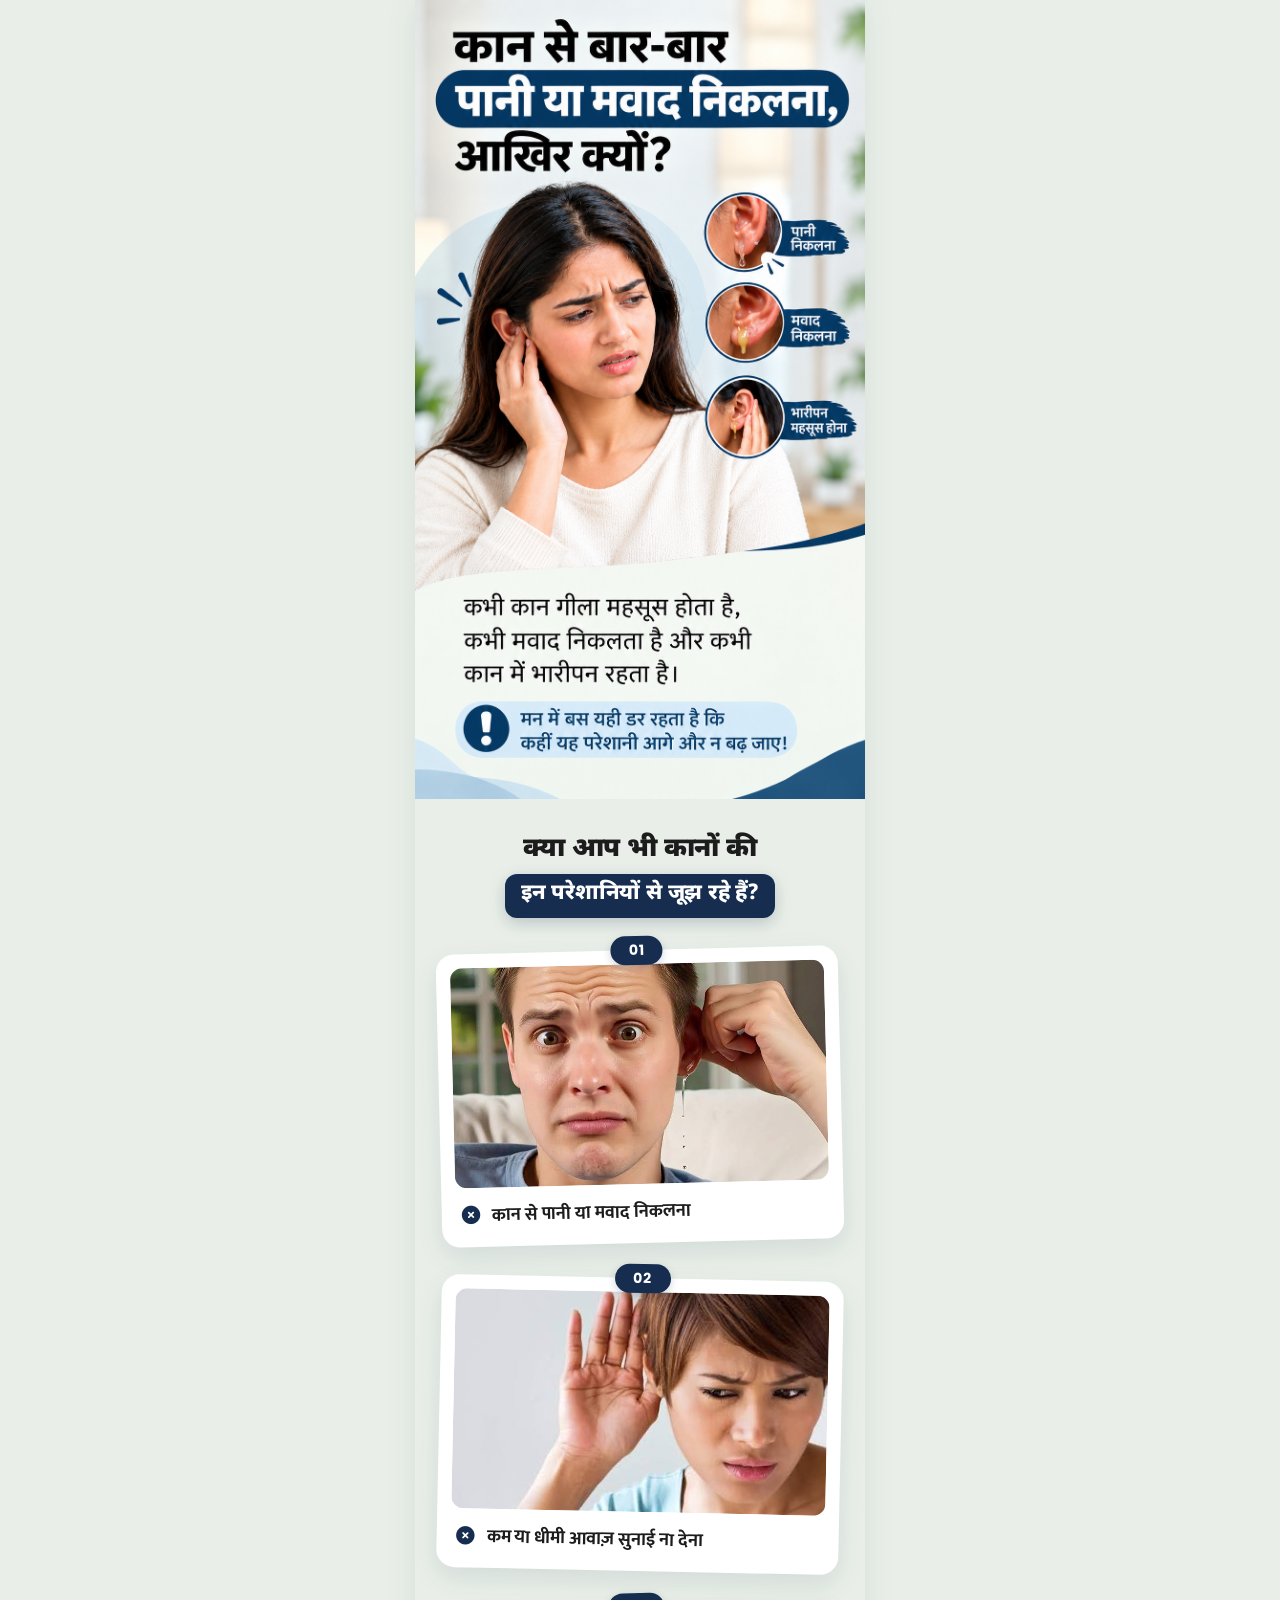
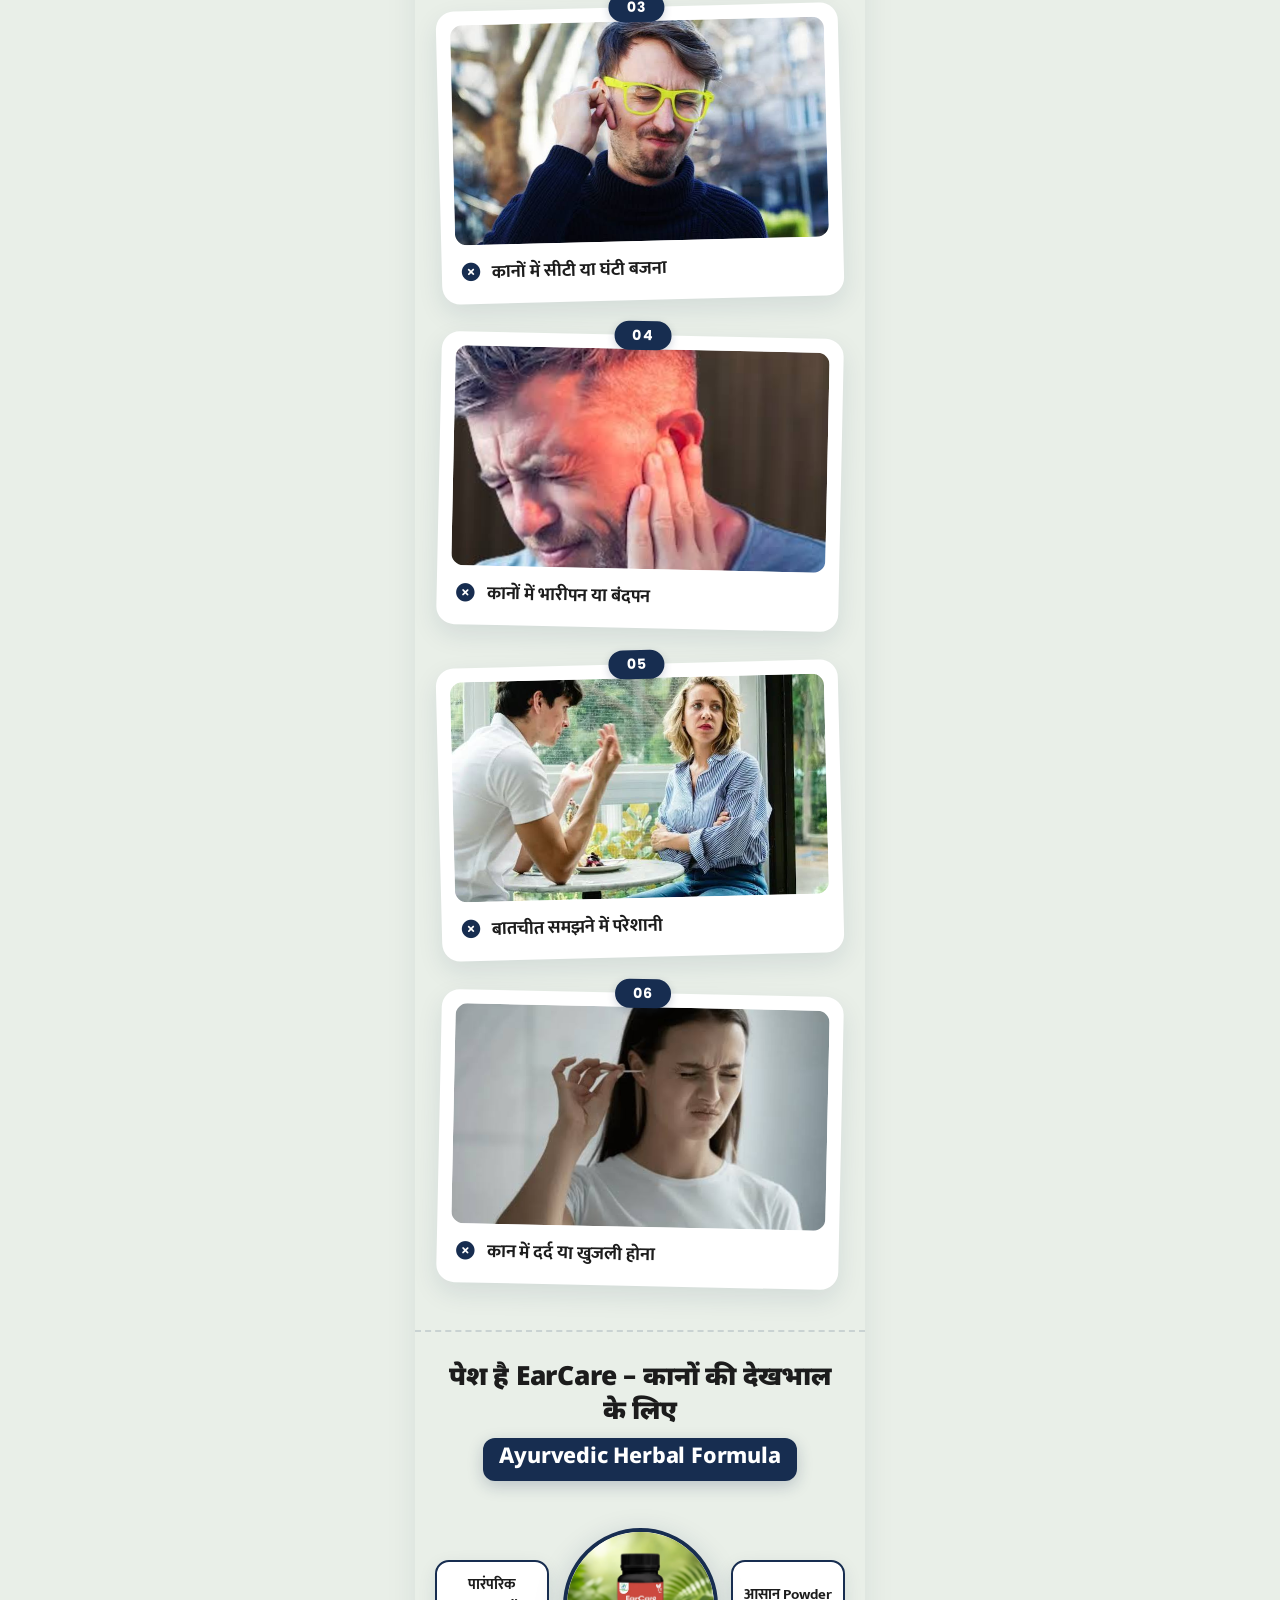
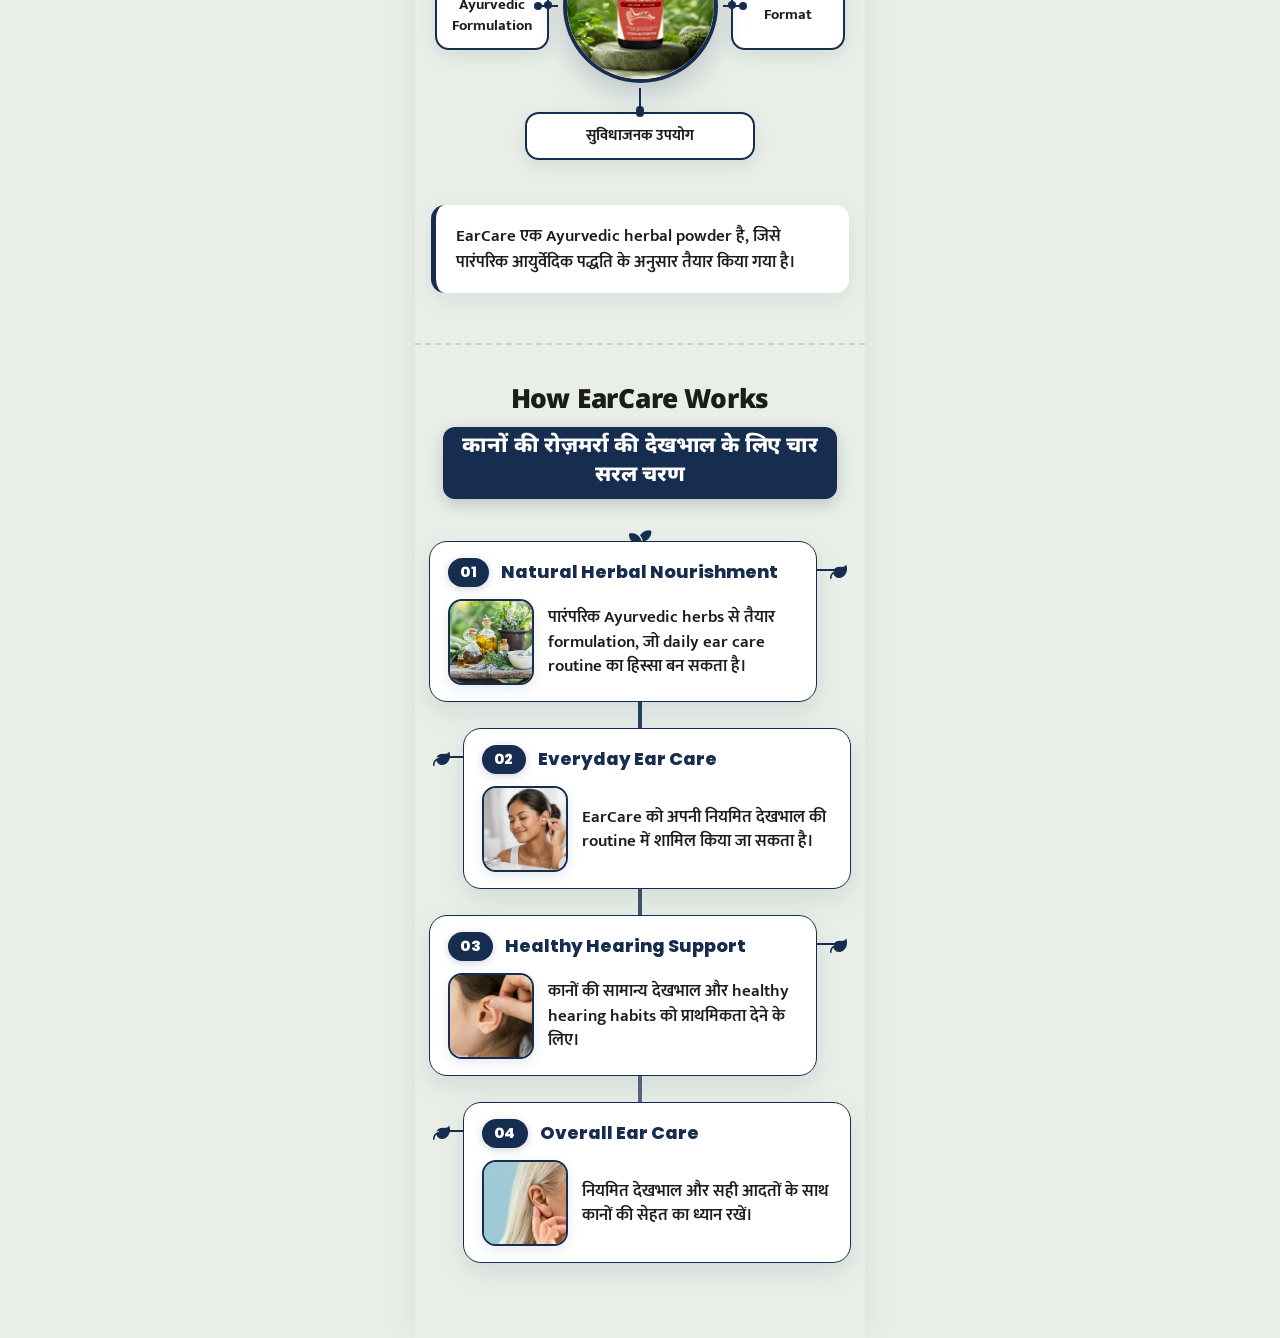
==== index.html @ 99fe769a "Initial commit: EarCare landing page" ====
<!DOCTYPE html>
<html lang="hi">
<head>
  <meta charset="UTF-8">
  <meta name="viewport" content="width=device-width, initial-scale=1.0">
  <title>Ear Care</title>
  <link rel="stylesheet" href="style.css">
  <!-- Google Fonts for crisp & ultra-bold typography -->
  <link rel="preconnect" href="https://fonts.googleapis.com">
  <link rel="preconnect" href="https://fonts.gstatic.com" crossorigin>
  <link href="https://fonts.googleapis.com/css2?family=Mukta:wght@600;700;800&family=Noto+Sans+Devanagari:wght@700;800;900&family=Poppins:wght@700;800;900&display=swap" rel="stylesheet">
  <link rel="stylesheet" href="https://cdnjs.cloudflare.com/ajax/libs/font-awesome/6.5.1/css/all.min.css">
</head>
<body>

  <!-- Main Mobile-First Wrapper (Max Width: 450px) -->
  <div class="app-container">
    
    <!-- Page 1: Hero Banner Section -->
    <section class="banner-section" id="hero-banner">
      <img src="banner.png?v=2" alt="कान से बार-बार पानी या मवाद निकलना - EarCare" class="banner-img">
    </section>

    <!-- Page 2: Problems Section (Polaroid Card Style) -->
    <section class="problems-section">
      
      <!-- Heading 1: Big Bold Two-Tone Badge Style -->
      <div class="heading-wrapper">
        <h2 class="badge-heading">
          <span class="heading-line-1">क्या आप भी कानों की</span>
          <span class="heading-badge">इन परेशानियों से जूझ रहे हैं?</span>
        </h2>
      </div>
      
      <div class="cards-stack">

        <!-- Card 01 -->
        <div class="polaroid-card tilt-left">
          <div class="top-badge">01</div>
          <div class="card-image-box">
            <img src="images.jpg" alt="कान से पानी या मवाद निकलना" class="polaroid-img">
          </div>
          <div class="card-footer">
            <span class="cross-icon"><i class="fa-solid fa-circle-xmark"></i></span>
            <p class="problem-title">कान से पानी या मवाद निकलना</p>
          </div>
        </div>

        <!-- Card 02 -->
        <div class="polaroid-card tilt-right">
          <div class="top-badge">02</div>
          <div class="card-image-box">
            <img src="images (1).jpg" alt="कम या धीमी आवाज़ सुनाई ना देना" class="polaroid-img">
          </div>
          <div class="card-footer">
            <span class="cross-icon"><i class="fa-solid fa-circle-xmark"></i></span>
            <p class="problem-title">कम या धीमी आवाज़ सुनाई ना देना</p>
          </div>
        </div>

        <!-- Card 03 -->
        <div class="polaroid-card tilt-left">
          <div class="top-badge">03</div>
          <div class="card-image-box">
            <img src="images (2).jpg" alt="कानों में सीटी या घंटी बजना" class="polaroid-img">
          </div>
          <div class="card-footer">
            <span class="cross-icon"><i class="fa-solid fa-circle-xmark"></i></span>
            <p class="problem-title">कानों में सीटी या घंटी बजना</p>
          </div>
        </div>

        <!-- Card 04 -->
        <div class="polaroid-card tilt-right">
          <div class="top-badge">04</div>
          <div class="card-image-box">
            <img src="images (3).jpg" alt="कानों में भारीपन या बंदपन" class="polaroid-img">
          </div>
          <div class="card-footer">
            <span class="cross-icon"><i class="fa-solid fa-circle-xmark"></i></span>
            <p class="problem-title">कानों में भारीपन या बंदपन</p>
          </div>
        </div>

        <!-- Card 05 -->
        <div class="polaroid-card tilt-left">
          <div class="top-badge">05</div>
          <div class="card-image-box">
            <img src="images (4).jpg" alt="बातचीत समझने में परेशानी" class="polaroid-img">
          </div>
          <div class="card-footer">
            <span class="cross-icon"><i class="fa-solid fa-circle-xmark"></i></span>
            <p class="problem-title">बातचीत समझने में परेशानी</p>
          </div>
        </div>

        <!-- Card 06 -->
        <div class="polaroid-card tilt-right">
          <div class="top-badge">06</div>
          <div class="card-image-box">
            <img src="images (5).jpg" alt="कान में दर्द या खुजली होना" class="polaroid-img">
          </div>
          <div class="card-footer">
            <span class="cross-icon"><i class="fa-solid fa-circle-xmark"></i></span>
            <p class="problem-title">कान में दर्द या खुजली होना</p>
          </div>
        </div>

      </div>
    </section>

    <!-- Page 3: Product Hero Showcase Section -->
    <section class="product-section">
      
      <!-- Heading 2: Styled like Heading 1 -->
      <div class="heading-wrapper">
        <h2 class="badge-heading">
          <span class="heading-line-1">पेश है EarCare – कानों की देखभाल के लिए</span>
          <span class="heading-badge">Ayurvedic Herbal Formula</span>
        </h2>
      </div>

      <!-- Triangle of Care Diagram (Matching User's Reference Layout) -->
      <div class="triangle-diagram-stage">
        
        <div class="triangle-horizontal-row">
          
          <!-- Left Info Box -->
          <div class="tri-info-box box-left">
            <span class="box-bullet"></span>
            <p class="tri-box-text">पारंपरिक Ayurvedic Formulation</p>
          </div>

          <!-- Central Big Product Showcase (Wedges Removed) -->
          <div class="tri-center-cluster">
            
            <!-- Big Central Product Image -->
            <div class="tri-product-main">
              <img src="product.jpeg" alt="EarCare Product" class="tri-product-img">
            </div>

            <!-- Connecting Pointer Lines with Dots -->
            <div class="tri-connector conn-left"><span class="conn-dot"></span></div>
            <div class="tri-connector conn-right"><span class="conn-dot"></span></div>
            <div class="tri-connector conn-bottom"><span class="conn-dot"></span></div>

          </div>

          <!-- Right Info Box -->
          <div class="tri-info-box box-right">
            <span class="box-bullet"></span>
            <p class="tri-box-text">आसान Powder Format</p>
          </div>

        </div>

        <!-- Bottom Info Box -->
        <div class="tri-bottom-row">
          <div class="tri-info-box box-bottom">
            <span class="box-bullet"></span>
            <p class="tri-box-text">सुविधाजनक उपयोग</p>
          </div>
        </div>

      </div>

      <!-- 2nd Screenshot Text (Placed Below Product) -->
      <div class="product-bottom-desc-card">
        <p class="product-bottom-desc">
          EarCare एक Ayurvedic herbal powder है, जिसे पारंपरिक आयुर्वेदिक पद्धति के अनुसार तैयार किया गया है।
        </p>
      </div>

    </section>

    <!-- Page 4 / Section 4: How EarCare Works (Ayurvedic Tree of Care Style) -->
    <section class="how-it-works-section">
      
      <!-- Heading 3: Styled like Heading 1 -->
      <div class="heading-wrapper">
        <h2 class="badge-heading">
          <span class="heading-line-1">How EarCare Works</span>
          <span class="heading-badge">कानों की रोज़मर्रा की देखभाल के लिए चार सरल चरण</span>
        </h2>
      </div>

      <!-- Tree of Care Roadmap -->
      <div class="tree-roadmap">
        
        <!-- Central Tree Stem Line -->
        <div class="tree-trunk-line">
          <span class="trunk-top-sprout"><i class="fa-solid fa-seedling"></i></span>
        </div>

        <!-- Step 1 (Branch Left) -->
        <div class="tree-step-item step-left">
          <div class="tree-branch-arm">
            <span class="branch-leaf"><i class="fa-solid fa-leaf"></i></span>
          </div>
          <div class="step-card">
            <div class="step-badge-row">
              <span class="step-pill">01</span>
              <h3 class="step-title">Natural Herbal Nourishment</h3>
            </div>
            <div class="step-content-row">
              <div class="step-img-wrap">
                <img src="images (11).jpg" alt="Natural Herbal Nourishment" class="step-thumb">
              </div>
              <p class="step-desc">पारंपरिक Ayurvedic herbs से तैयार formulation, जो daily ear care routine का हिस्सा बन सकता है।</p>
            </div>
          </div>
        </div>

        <!-- Step 2 (Branch Right) -->
        <div class="tree-step-item step-right">
          <div class="tree-branch-arm">
            <span class="branch-leaf"><i class="fa-solid fa-leaf"></i></span>
          </div>
          <div class="step-card">
            <div class="step-badge-row">
              <span class="step-pill">02</span>
              <h3 class="step-title">Everyday Ear Care</h3>
            </div>
            <div class="step-content-row">
              <div class="step-img-wrap">
                <img src="images (7).jpg" alt="Everyday Ear Care" class="step-thumb">
              </div>
              <p class="step-desc">EarCare को अपनी नियमित देखभाल की routine में शामिल किया जा सकता है।</p>
            </div>
          </div>
        </div>

        <!-- Step 3 (Branch Left) -->
        <div class="tree-step-item step-left">
          <div class="tree-branch-arm">
            <span class="branch-leaf"><i class="fa-solid fa-leaf"></i></span>
          </div>
          <div class="step-card">
            <div class="step-badge-row">
              <span class="step-pill">03</span>
              <h3 class="step-title">Healthy Hearing Support</h3>
            </div>
            <div class="step-content-row">
              <div class="step-img-wrap">
                <img src="images (8).jpg" alt="Healthy Hearing Support" class="step-thumb">
              </div>
              <p class="step-desc">कानों की सामान्य देखभाल और healthy hearing habits को प्राथमिकता देने के लिए।</p>
            </div>
          </div>
        </div>

        <!-- Step 4 (Branch Right) -->
        <div class="tree-step-item step-right">
          <div class="tree-branch-arm">
            <span class="branch-leaf"><i class="fa-solid fa-leaf"></i></span>
          </div>
          <div class="step-card">
            <div class="step-badge-row">
              <span class="step-pill">04</span>
              <h3 class="step-title">Overall Ear Care</h3>
            </div>
            <div class="step-content-row">
              <div class="step-img-wrap">
                <img src="images (9).jpg" alt="Overall Ear Care" class="step-thumb">
              </div>
              <p class="step-desc">नियमित देखभाल और सही आदतों के साथ कानों की सेहत का ध्यान रखें।</p>
            </div>
          </div>
        </div>

      </div>

    </section>

  </div>

  <script src="script.js"></script>
</body>
</html>
---- style.css ----
/* --- Reset & Base Styles --- */
* {
  margin: 0;
  padding: 0;
  box-sizing: border-box;
}

:root {
  --bg-color: #E9EFE8;
  --text-color: #1C1C1C;
  --highlight-color: #172D50;
  --card-bg: #FFFFFF;
}

body {
  font-family: 'Mukta', 'Noto Sans Devanagari', -apple-system, BlinkMacSystemFont, "Segoe UI", Roboto, sans-serif;
  background-color: var(--bg-color);
  color: var(--text-color);
  display: flex;
  justify-content: center;
  min-height: 100vh;
}

/* --- Mobile-First Container (Max Width: 450px) --- */
.app-container {
  width: 100%;
  max-width: 450px;
  background-color: var(--bg-color);
  min-height: 100vh;
  box-shadow: 0 0 30px rgba(23, 45, 80, 0.08);
  position: relative;
  overflow-x: hidden;
}

/* --- Page 1: Banner Section --- */
.banner-section {
  width: 100%;
  position: relative;
  background-color: #ffffff;
}

.banner-img {
  width: 100%;
  height: auto;
  display: block;
}

/* --- Page 2: Problems Section --- */
.problems-section {
  padding: 34px 18px 45px;
  background-color: var(--bg-color);
}

/* Big Bold Two-Tone Badge Headings (Used Across All Sections) */
.heading-wrapper {
  text-align: center;
  margin-bottom: 32px;
  padding: 0 4px;
}

.badge-heading {
  display: flex;
  flex-direction: column;
  align-items: center;
  gap: 8px;
}

.heading-line-1 {
  display: block;
  font-family: 'Noto Sans Devanagari', 'Mukta', 'Poppins', sans-serif;
  font-size: 1.65rem;
  font-weight: 900;
  color: var(--text-color);
  line-height: 1.28;
  letter-spacing: -0.2px;
  text-align: center;
}

.heading-badge {
  display: inline-block;
  background-color: var(--highlight-color);
  color: #FFFFFF;
  font-family: 'Noto Sans Devanagari', 'Mukta', 'Poppins', sans-serif;
  font-size: 1.35rem;
  font-weight: 800;
  padding: 6px 16px 8px;
  border-radius: 12px;
  line-height: 1.35;
  letter-spacing: -0.2px;
  box-shadow: 0 5px 16px rgba(23, 45, 80, 0.22);
  text-align: center;
  max-width: 95%;
}

/* Polaroid Cards Stack */
.cards-stack {
  display: flex;
  flex-direction: column;
  gap: 36px;
  padding: 0 6px;
}

.polaroid-card {
  position: relative;
  background-color: var(--card-bg);
  border-radius: 18px;
  padding: 14px 14px 16px 14px;
  box-shadow: 0 10px 26px rgba(23, 45, 80, 0.1);
  transition: transform 0.25s ease, box-shadow 0.25s ease;
}

.polaroid-card:hover {
  transform: scale(1.01) !important;
  box-shadow: 0 14px 32px rgba(23, 45, 80, 0.15);
}

.tilt-left {
  transform: rotate(-1.4deg);
}

.tilt-right {
  transform: rotate(1.2deg);
}

.top-badge {
  position: absolute;
  top: -14px;
  left: 50%;
  transform: translateX(-50%);
  background-color: var(--highlight-color);
  color: #FFFFFF;
  font-family: 'Poppins', sans-serif;
  font-size: 0.88rem;
  font-weight: 700;
  padding: 4px 18px;
  border-radius: 50px;
  letter-spacing: 0.5px;
  box-shadow: 0 3px 8px rgba(23, 45, 80, 0.2);
  z-index: 3;
}

.card-image-box {
  width: 100%;
  height: 220px;
  border-radius: 12px;
  overflow: hidden;
  background-color: #f0f3ef;
}

.polaroid-img {
  width: 100%;
  height: 100%;
  object-fit: cover;
  display: block;
}

.card-footer {
  display: flex;
  align-items: center;
  gap: 12px;
  margin-top: 14px;
  padding: 2px 6px;
}

.cross-icon {
  font-size: 1.15rem;
  color: var(--highlight-color);
  display: flex;
  align-items: center;
  justify-content: center;
  flex-shrink: 0;
}

.problem-title {
  font-family: 'Mukta', 'Noto Sans Devanagari', sans-serif;
  font-size: 1.14rem;
  font-weight: 700;
  color: var(--text-color);
  line-height: 1.35;
}

/* --- Page 3: Product Section --- */
.product-section {
  padding: 30px 16px 50px;
  background-color: var(--bg-color);
  border-top: 2px dashed rgba(23, 45, 80, 0.15);
}


/* --- Triangle of Care Diagram (Matching User's Reference Layout) --- */
.triangle-diagram-stage {
  padding: 10px 4px 20px;
  display: flex;
  flex-direction: column;
  align-items: center;
  justify-content: center;
  gap: 24px;
  width: 100%;
}

.triangle-horizontal-row {
  display: flex;
  align-items: center;
  justify-content: space-between;
  width: 100%;
  position: relative;
  gap: 6px;
}

/* Center Big Product Showcase */
.tri-center-cluster {
  position: relative;
  width: 165px;
  height: 165px;
  display: flex;
  align-items: center;
  justify-content: center;
  flex-shrink: 0;
}

/* Big Central Product Image Frame */
.tri-product-main {
  width: 155px;
  height: 155px;
  border-radius: 50%;
  overflow: hidden;
  background: #FFFFFF;
  border: 4px solid var(--highlight-color);
  box-shadow: 0 10px 30px rgba(23, 45, 80, 0.22);
  z-index: 2;
  position: relative;
  transition: transform 0.3s ease, box-shadow 0.3s ease;
}

.tri-product-main:hover {
  transform: scale(1.04);
  box-shadow: 0 14px 36px rgba(23, 45, 80, 0.28);
}

.tri-product-img {
  width: 100%;
  height: 100%;
  object-fit: cover;
  display: block;
}

/* Pointer Lines with Dots (Matching Reference Diagram) */
.tri-connector {
  position: absolute;
  background-color: var(--highlight-color);
  z-index: 1;
}

.conn-left {
  left: -20px;
  top: 50%;
  width: 20px;
  height: 2px;
}

.conn-left .conn-dot {
  position: absolute;
  left: -4px;
  top: -3px;
  width: 8px;
  height: 8px;
  border-radius: 50%;
  background: var(--highlight-color);
}

.conn-right {
  right: -20px;
  top: 50%;
  width: 20px;
  height: 2px;
}

.conn-right .conn-dot {
  position: absolute;
  right: -4px;
  top: -3px;
  width: 8px;
  height: 8px;
  border-radius: 50%;
  background: var(--highlight-color);
}

.conn-bottom {
  bottom: -22px;
  left: 50%;
  transform: translateX(-50%);
  width: 2px;
  height: 22px;
}

.conn-bottom .conn-dot {
  position: absolute;
  bottom: -4px;
  left: -3px;
  width: 8px;
  height: 8px;
  border-radius: 50%;
  background: var(--highlight-color);
}

/* Outer Info Boxes */
.tri-info-box {
  background: var(--card-bg);
  border: 2px solid var(--highlight-color);
  border-radius: 14px;
  box-shadow: 0 6px 18px rgba(23, 45, 80, 0.1);
  display: flex;
  align-items: center;
  justify-content: center;
  position: relative;
  transition: transform 0.2s ease, box-shadow 0.2s ease;
}

.tri-info-box:hover {
  transform: translateY(-2px);
  box-shadow: 0 10px 24px rgba(23, 45, 80, 0.16);
}

.box-left, .box-right {
  width: 114px;
  min-height: 90px;
  padding: 12px 8px;
  flex-shrink: 0;
}

.tri-bottom-row {
  display: flex;
  justify-content: center;
  width: 100%;
}

.box-bottom {
  width: 230px;
  padding: 12px 18px;
  text-align: center;
}

.box-bullet {
  position: absolute;
  width: 8px;
  height: 8px;
  border-radius: 50%;
  background: var(--highlight-color);
}

.box-left .box-bullet {
  right: -5px;
  top: 50%;
  transform: translateY(-50%);
}

.box-right .box-bullet {
  left: -5px;
  top: 50%;
  transform: translateY(-50%);
}

.box-bottom .box-bullet {
  top: -5px;
  left: 50%;
  transform: translateX(-50%);
}

.tri-box-text {
  font-family: 'Mukta', 'Noto Sans Devanagari', sans-serif;
  font-size: 0.94rem;
  font-weight: 700;
  color: var(--text-color);
  line-height: 1.35;
  text-align: center;
}

.product-bottom-desc-card {
  background: var(--card-bg);
  border-radius: 14px;
  padding: 18px 20px;
  box-shadow: 0 8px 24px rgba(23, 45, 80, 0.08);
  border-left: 5px solid var(--highlight-color);
  margin-top: 25px;
}

.product-bottom-desc {
  font-family: 'Mukta', 'Noto Sans Devanagari', sans-serif;
  font-size: 1.08rem;
  font-weight: 600;
  color: var(--text-color);
  line-height: 1.5;
}

/* --- Page 4 / Section 4: How EarCare Works (Tree Roadmap) --- */
.how-it-works-section {
  padding: 40px 14px 55px;
  background-color: var(--bg-color);
  border-top: 2px dashed rgba(23, 45, 80, 0.15);
}


/* Tree Roadmap Container */
.tree-roadmap {
  position: relative;
  width: 100%;
  display: flex;
  flex-direction: column;
  gap: 26px;
  padding: 10px 0 20px;
}

/* Central Tree Trunk Line */
.tree-trunk-line {
  position: absolute;
  top: 10px;
  bottom: 25px;
  left: 50%;
  transform: translateX(-50%);
  width: 4px;
  background: linear-gradient(to bottom, var(--highlight-color), rgba(23, 45, 80, 0.6));
  border-radius: 4px;
  z-index: 1;
}

.trunk-top-sprout {
  position: absolute;
  top: -16px;
  left: 50%;
  transform: translateX(-50%);
  color: var(--highlight-color);
  font-size: 1.4rem;
  animation: sproutBounce 3s ease-in-out infinite;
}

@keyframes sproutBounce {
  0%, 100% { transform: translateX(-50%) translateY(0) scale(1); }
  50% { transform: translateX(-50%) translateY(-3px) scale(1.1); }
}

/* Step Items Staggered (Left / Right Alternating) */
.tree-step-item {
  position: relative;
  width: 92%;
  z-index: 2;
  opacity: 0;
  transition: opacity 0.7s cubic-bezier(0.2, 0.8, 0.2, 1), transform 0.7s cubic-bezier(0.2, 0.8, 0.2, 1);
}

.step-left {
  margin-right: auto;
  margin-left: 0;
  transform: translateX(-35px);
}

.step-right {
  margin-left: auto;
  margin-right: 0;
  transform: translateX(35px);
}

.tree-step-item.is-visible {
  opacity: 1;
  transform: translateX(0);
}

/* Subtle breathing / floating effect after entrance */
.tree-step-item.is-visible .step-card {
  animation: cardFloat 4.5s ease-in-out infinite;
}
.step-right.is-visible .step-card {
  animation-delay: 2.25s;
}

@keyframes cardFloat {
  0%, 100% {
    transform: translateY(0);
  }
  50% {
    transform: translateY(-3px);
  }
}

/* Branch Arm Connector with Animated Leaf */
.tree-branch-arm {
  position: absolute;
  top: 28px;
  z-index: 1;
}

.step-left .tree-branch-arm {
  right: -24px;
  width: 24px;
  height: 2px;
  border-top: 2px solid var(--highlight-color);
}

.step-left .branch-leaf {
  position: absolute;
  right: -6px;
  top: -12px;
  color: var(--highlight-color);
  font-size: 1.05rem;
}

.step-right .tree-branch-arm {
  left: -24px;
  width: 24px;
  height: 2px;
  border-top: 2px solid var(--highlight-color);
}

.step-right .branch-leaf {
  position: absolute;
  left: -6px;
  top: -12px;
  color: var(--highlight-color);
  font-size: 1.05rem;
}

/* Leaf Swaying Animation */
.branch-leaf i {
  display: inline-block;
  transform-origin: bottom center;
  animation: swayLeaf 3.2s ease-in-out infinite;
}
.step-right .branch-leaf i {
  animation-delay: 1.6s;
}

@keyframes swayLeaf {
  0%, 100% { transform: rotate(0deg); }
  50% { transform: rotate(20deg) scale(1.15); }
}

/* Step Card (Larger, Organic Bubble Card Style) */
.step-card {
  background: var(--card-bg);
  border-radius: 18px;
  padding: 16px 18px;
  border: 1.5px solid var(--highlight-color);
  box-shadow: 0 10px 26px rgba(23, 45, 80, 0.1);
  transition: transform 0.25s ease, box-shadow 0.25s ease;
}

.step-card:hover {
  transform: translateY(-3px) scale(1.01) !important;
  box-shadow: 0 14px 32px rgba(23, 45, 80, 0.16);
}

.step-badge-row {
  display: flex;
  align-items: center;
  gap: 12px;
  margin-bottom: 12px;
}

.step-pill {
  background: var(--highlight-color);
  color: #FFFFFF;
  font-family: 'Poppins', sans-serif;
  font-size: 0.92rem;
  font-weight: 800;
  padding: 4px 12px;
  border-radius: 50px;
  letter-spacing: 0.5px;
  animation: badgeGlow 2.5s infinite;
  box-shadow: 0 2px 8px rgba(23, 45, 80, 0.2);
}

@keyframes badgeGlow {
  0%, 100% {
    box-shadow: 0 0 0 0 rgba(23, 45, 80, 0.4);
  }
  50% {
    box-shadow: 0 0 0 6px rgba(23, 45, 80, 0);
  }
}

.step-title {
  font-family: 'Poppins', sans-serif;
  font-size: 1.12rem;
  font-weight: 800;
  color: var(--highlight-color);
  line-height: 1.25;
}

.step-content-row {
  display: flex;
  align-items: center;
  gap: 14px;
}

/* Big Image Box */
.step-img-wrap {
  width: 86px;
  height: 86px;
  border-radius: 14px;
  overflow: hidden;
  flex-shrink: 0;
  border: 2px solid var(--highlight-color);
  background: #f0f3ef;
  box-shadow: 0 4px 12px rgba(23, 45, 80, 0.1);
}

.step-thumb {
  width: 100%;
  height: 100%;
  object-fit: cover;
  display: block;
  transition: transform 0.4s ease;
}

.step-card:hover .step-thumb {
  transform: scale(1.08);
}

.icon-fallback {
  display: flex;
  align-items: center;
  justify-content: center;
  font-size: 2rem;
  color: var(--highlight-color);
}

/* Larger Hindi Description Text */
.step-desc {
  font-family: 'Mukta', 'Noto Sans Devanagari', sans-serif;
  font-size: 1.06rem;
  font-weight: 600;
  color: var(--text-color);
  line-height: 1.45;
}
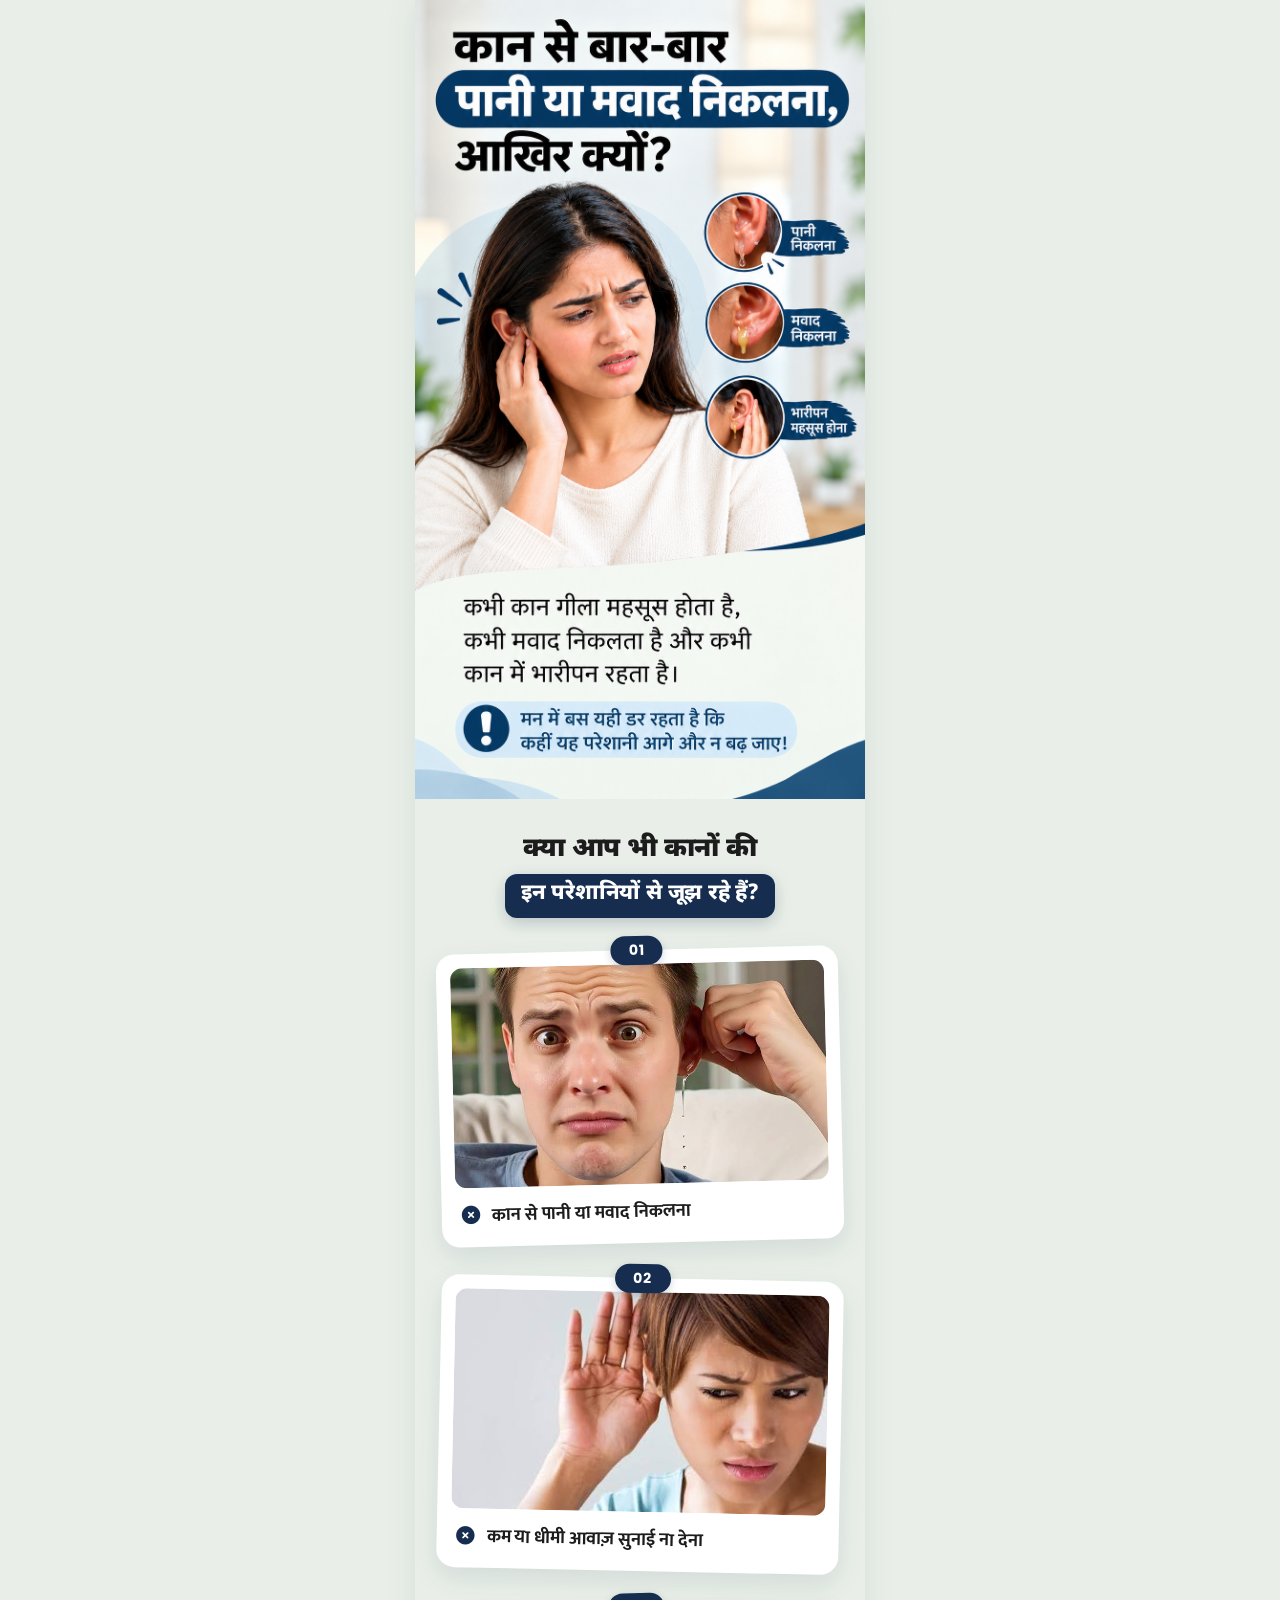
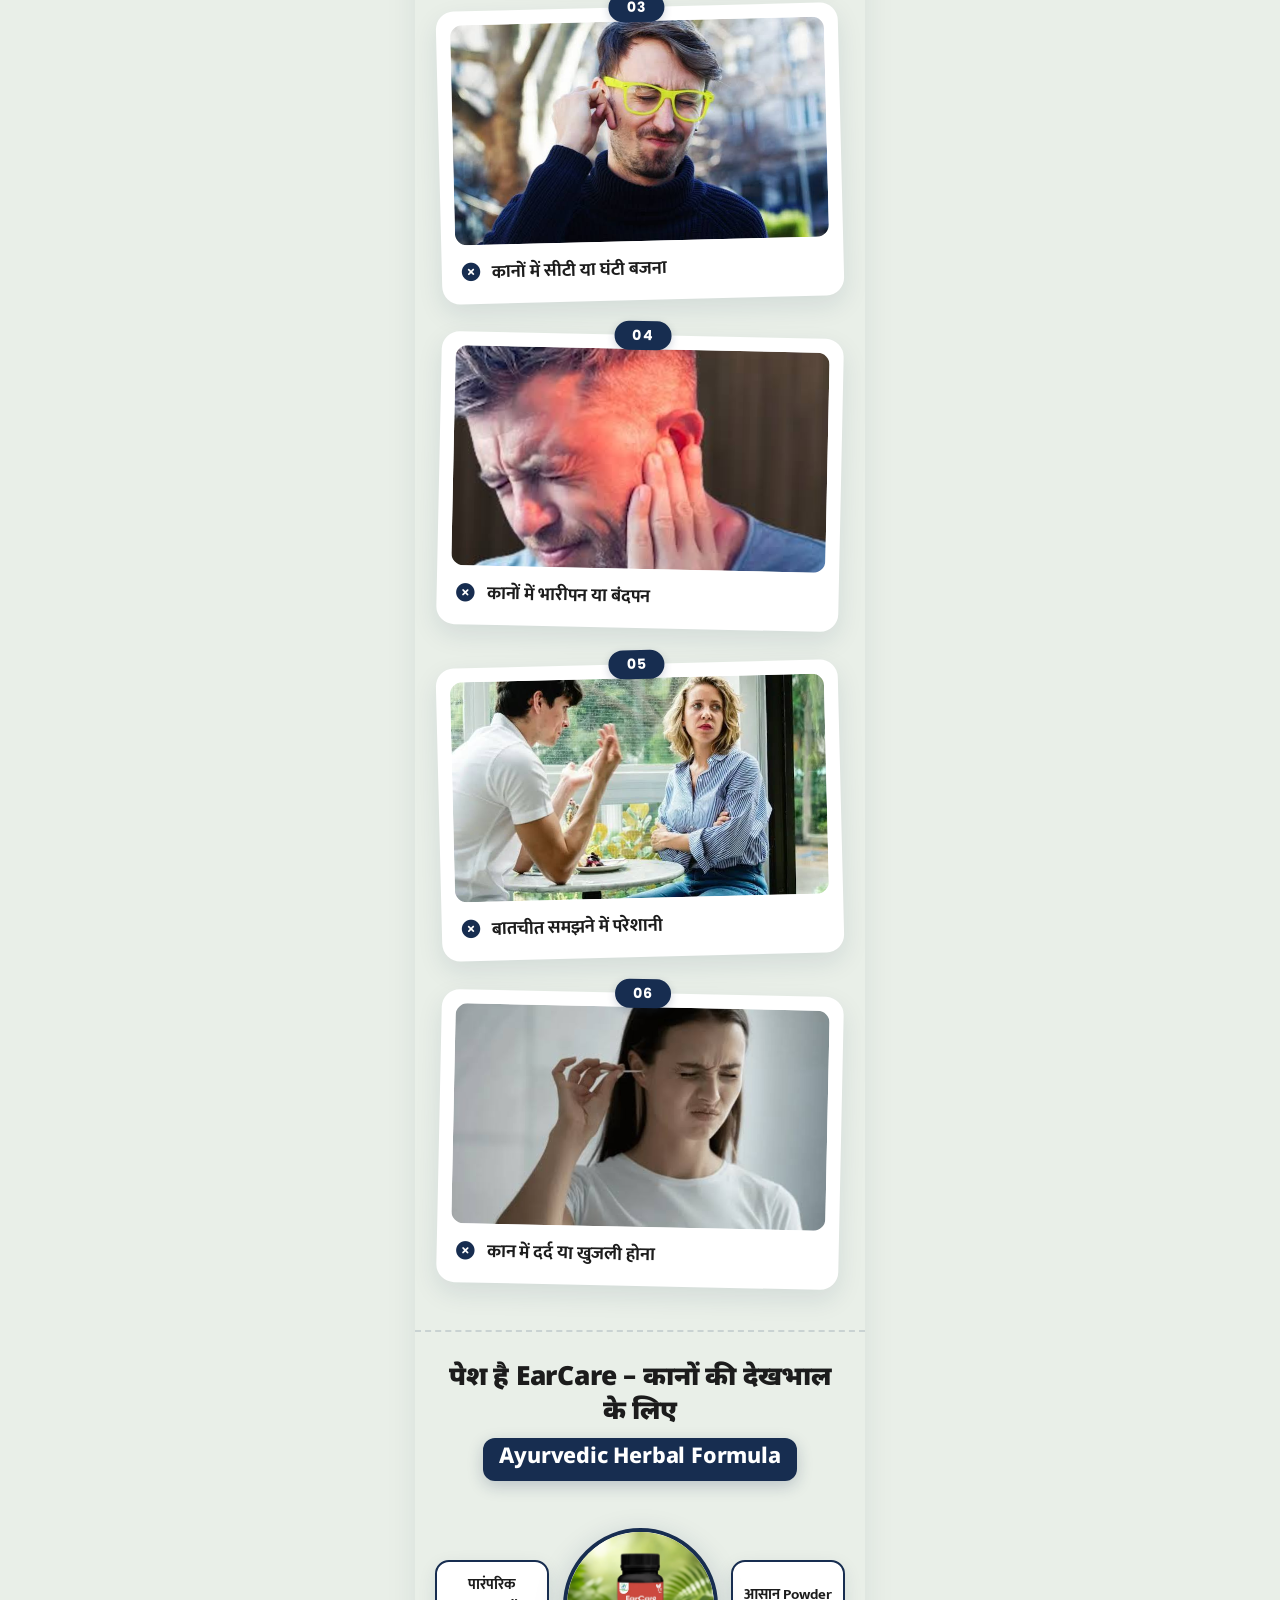
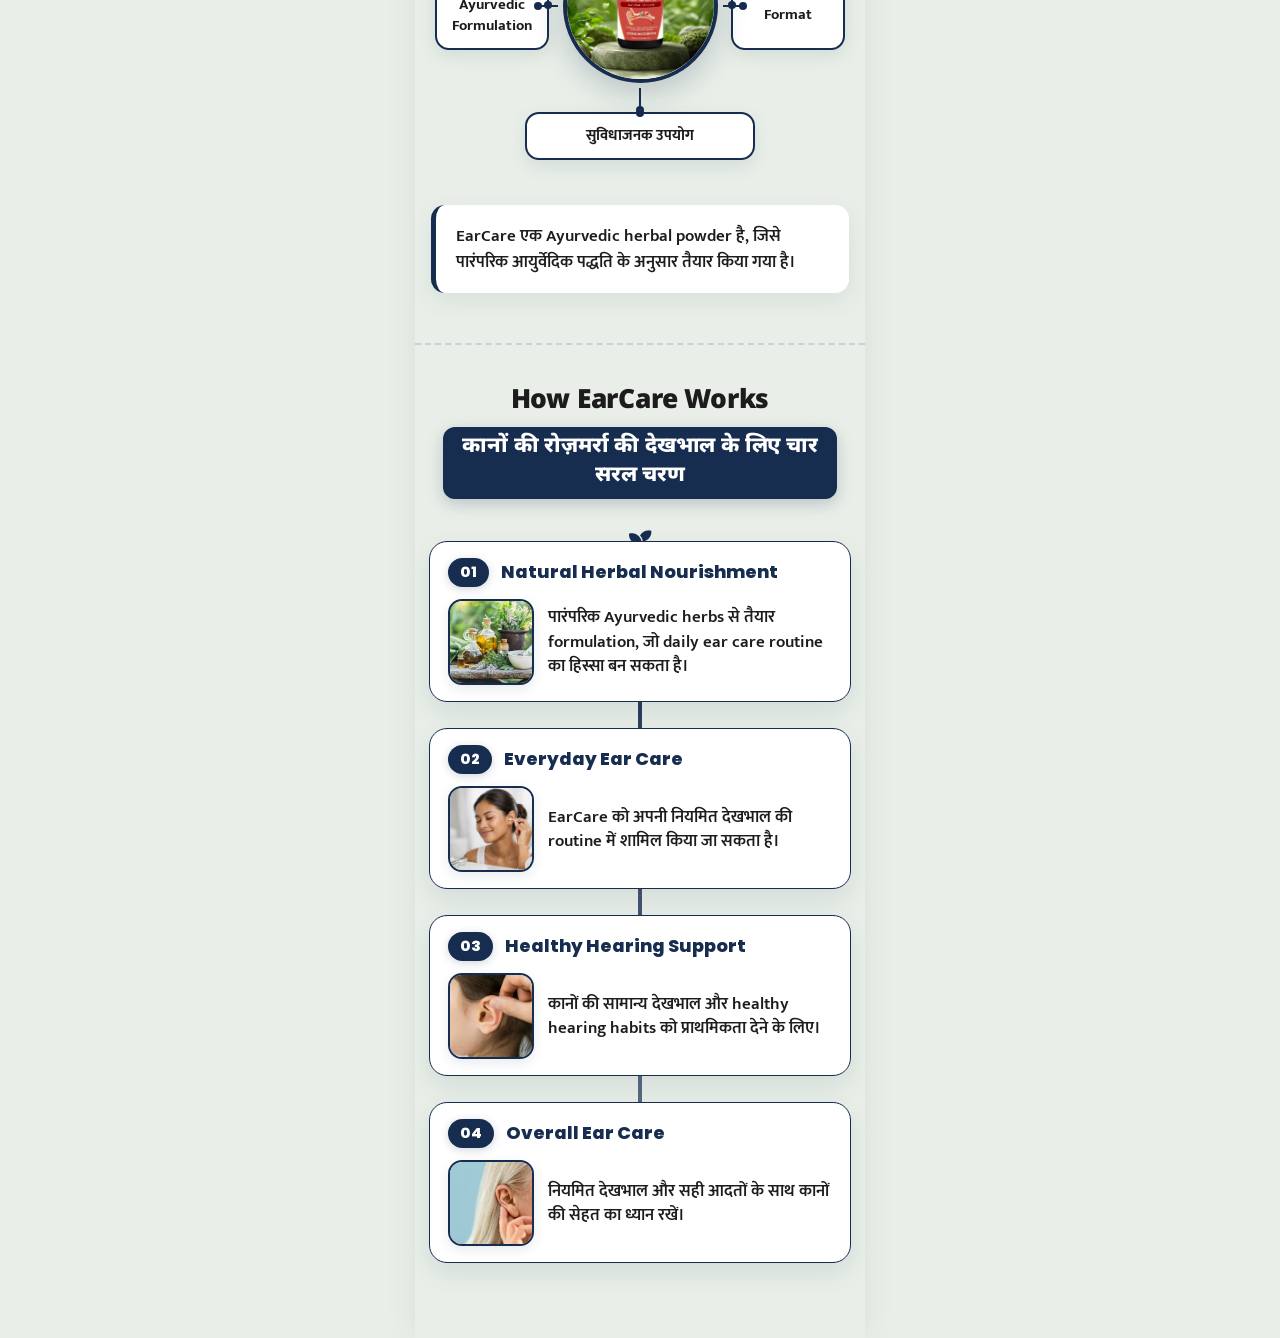
==== commit be302089: "Remove branch arms and leaves from How EarCare Works section, update Step 1 image" ====
--- a/index.html
+++ b/index.html
@@ -192,11 +192,8 @@
           <span class="trunk-top-sprout"><i class="fa-solid fa-seedling"></i></span>
         </div>
 
-        <!-- Step 1 (Branch Left) -->
-        <div class="tree-step-item step-left">
-          <div class="tree-branch-arm">
-            <span class="branch-leaf"><i class="fa-solid fa-leaf"></i></span>
-          </div>
+        <!-- Step 1 -->
+        <div class="tree-step-item">
           <div class="step-card">
             <div class="step-badge-row">
               <span class="step-pill">01</span>
@@ -211,11 +208,8 @@
           </div>
         </div>
 
-        <!-- Step 2 (Branch Right) -->
-        <div class="tree-step-item step-right">
-          <div class="tree-branch-arm">
-            <span class="branch-leaf"><i class="fa-solid fa-leaf"></i></span>
-          </div>
+        <!-- Step 2 -->
+        <div class="tree-step-item">
           <div class="step-card">
             <div class="step-badge-row">
               <span class="step-pill">02</span>
@@ -230,11 +224,8 @@
           </div>
         </div>
 
-        <!-- Step 3 (Branch Left) -->
-        <div class="tree-step-item step-left">
-          <div class="tree-branch-arm">
-            <span class="branch-leaf"><i class="fa-solid fa-leaf"></i></span>
-          </div>
+        <!-- Step 3 -->
+        <div class="tree-step-item">
           <div class="step-card">
             <div class="step-badge-row">
               <span class="step-pill">03</span>
@@ -249,11 +240,8 @@
           </div>
         </div>
 
-        <!-- Step 4 (Branch Right) -->
-        <div class="tree-step-item step-right">
-          <div class="tree-branch-arm">
-            <span class="branch-leaf"><i class="fa-solid fa-leaf"></i></span>
-          </div>
+        <!-- Step 4 -->
+        <div class="tree-step-item">
           <div class="step-card">
             <div class="step-badge-row">
               <span class="step-pill">04</span>
--- a/style.css
+++ b/style.css
@@ -438,37 +438,27 @@
   50% { transform: translateX(-50%) translateY(-3px) scale(1.1); }
 }
 
-/* Step Items Staggered (Left / Right Alternating) */
+/* Step Items (Clean Centered Cards) */
 .tree-step-item {
   position: relative;
-  width: 92%;
+  width: 100%;
+  margin: 0 auto;
   z-index: 2;
   opacity: 0;
+  transform: translateY(25px);
   transition: opacity 0.7s cubic-bezier(0.2, 0.8, 0.2, 1), transform 0.7s cubic-bezier(0.2, 0.8, 0.2, 1);
-}
-
-.step-left {
-  margin-right: auto;
-  margin-left: 0;
-  transform: translateX(-35px);
-}
-
-.step-right {
-  margin-left: auto;
-  margin-right: 0;
-  transform: translateX(35px);
 }
 
 .tree-step-item.is-visible {
   opacity: 1;
-  transform: translateX(0);
+  transform: translateY(0);
 }
 
 /* Subtle breathing / floating effect after entrance */
 .tree-step-item.is-visible .step-card {
   animation: cardFloat 4.5s ease-in-out infinite;
 }
-.step-right.is-visible .step-card {
+.tree-step-item:nth-child(even).is-visible .step-card {
   animation-delay: 2.25s;
 }
 
@@ -479,58 +469,6 @@
   50% {
     transform: translateY(-3px);
   }
-}
-
-/* Branch Arm Connector with Animated Leaf */
-.tree-branch-arm {
-  position: absolute;
-  top: 28px;
-  z-index: 1;
-}
-
-.step-left .tree-branch-arm {
-  right: -24px;
-  width: 24px;
-  height: 2px;
-  border-top: 2px solid var(--highlight-color);
-}
-
-.step-left .branch-leaf {
-  position: absolute;
-  right: -6px;
-  top: -12px;
-  color: var(--highlight-color);
-  font-size: 1.05rem;
-}
-
-.step-right .tree-branch-arm {
-  left: -24px;
-  width: 24px;
-  height: 2px;
-  border-top: 2px solid var(--highlight-color);
-}
-
-.step-right .branch-leaf {
-  position: absolute;
-  left: -6px;
-  top: -12px;
-  color: var(--highlight-color);
-  font-size: 1.05rem;
-}
-
-/* Leaf Swaying Animation */
-.branch-leaf i {
-  display: inline-block;
-  transform-origin: bottom center;
-  animation: swayLeaf 3.2s ease-in-out infinite;
-}
-.step-right .branch-leaf i {
-  animation-delay: 1.6s;
-}
-
-@keyframes swayLeaf {
-  0%, 100% { transform: rotate(0deg); }
-  50% { transform: rotate(20deg) scale(1.15); }
 }
 
 /* Step Card (Larger, Organic Bubble Card Style) */
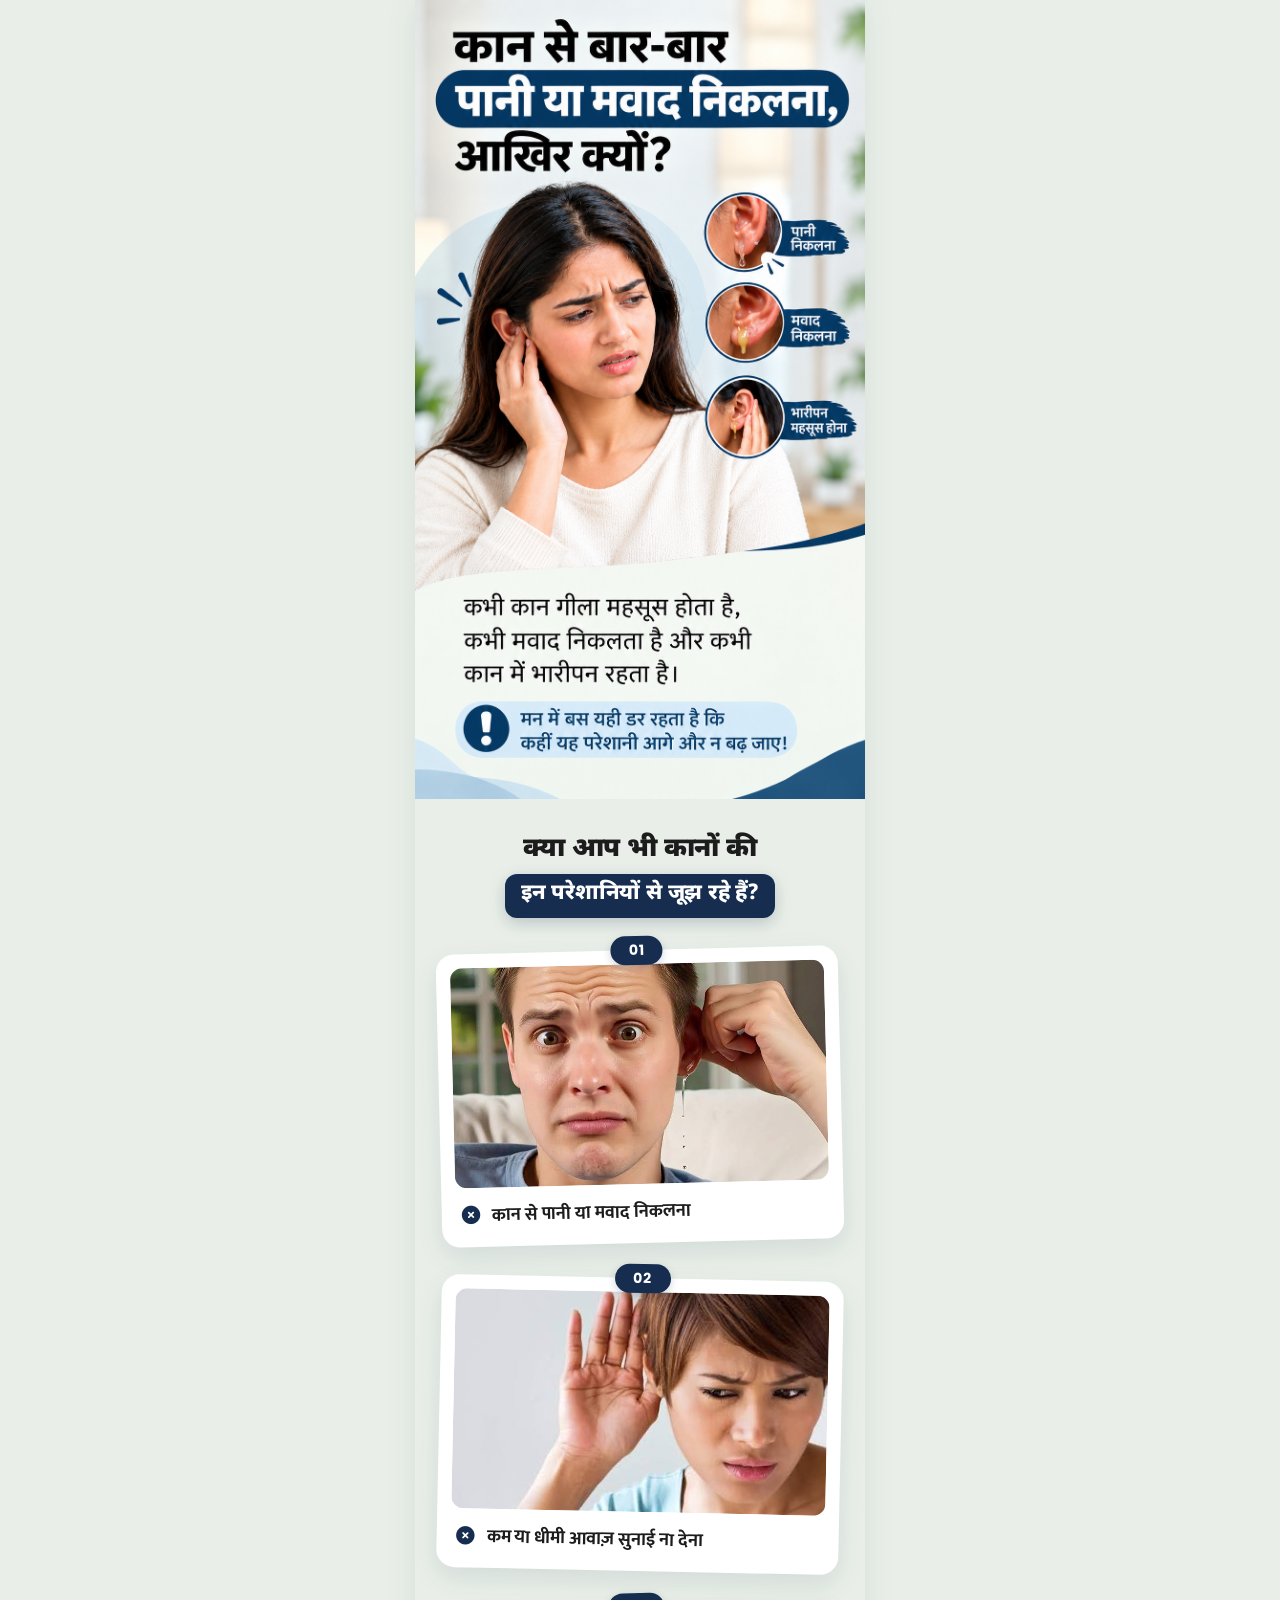
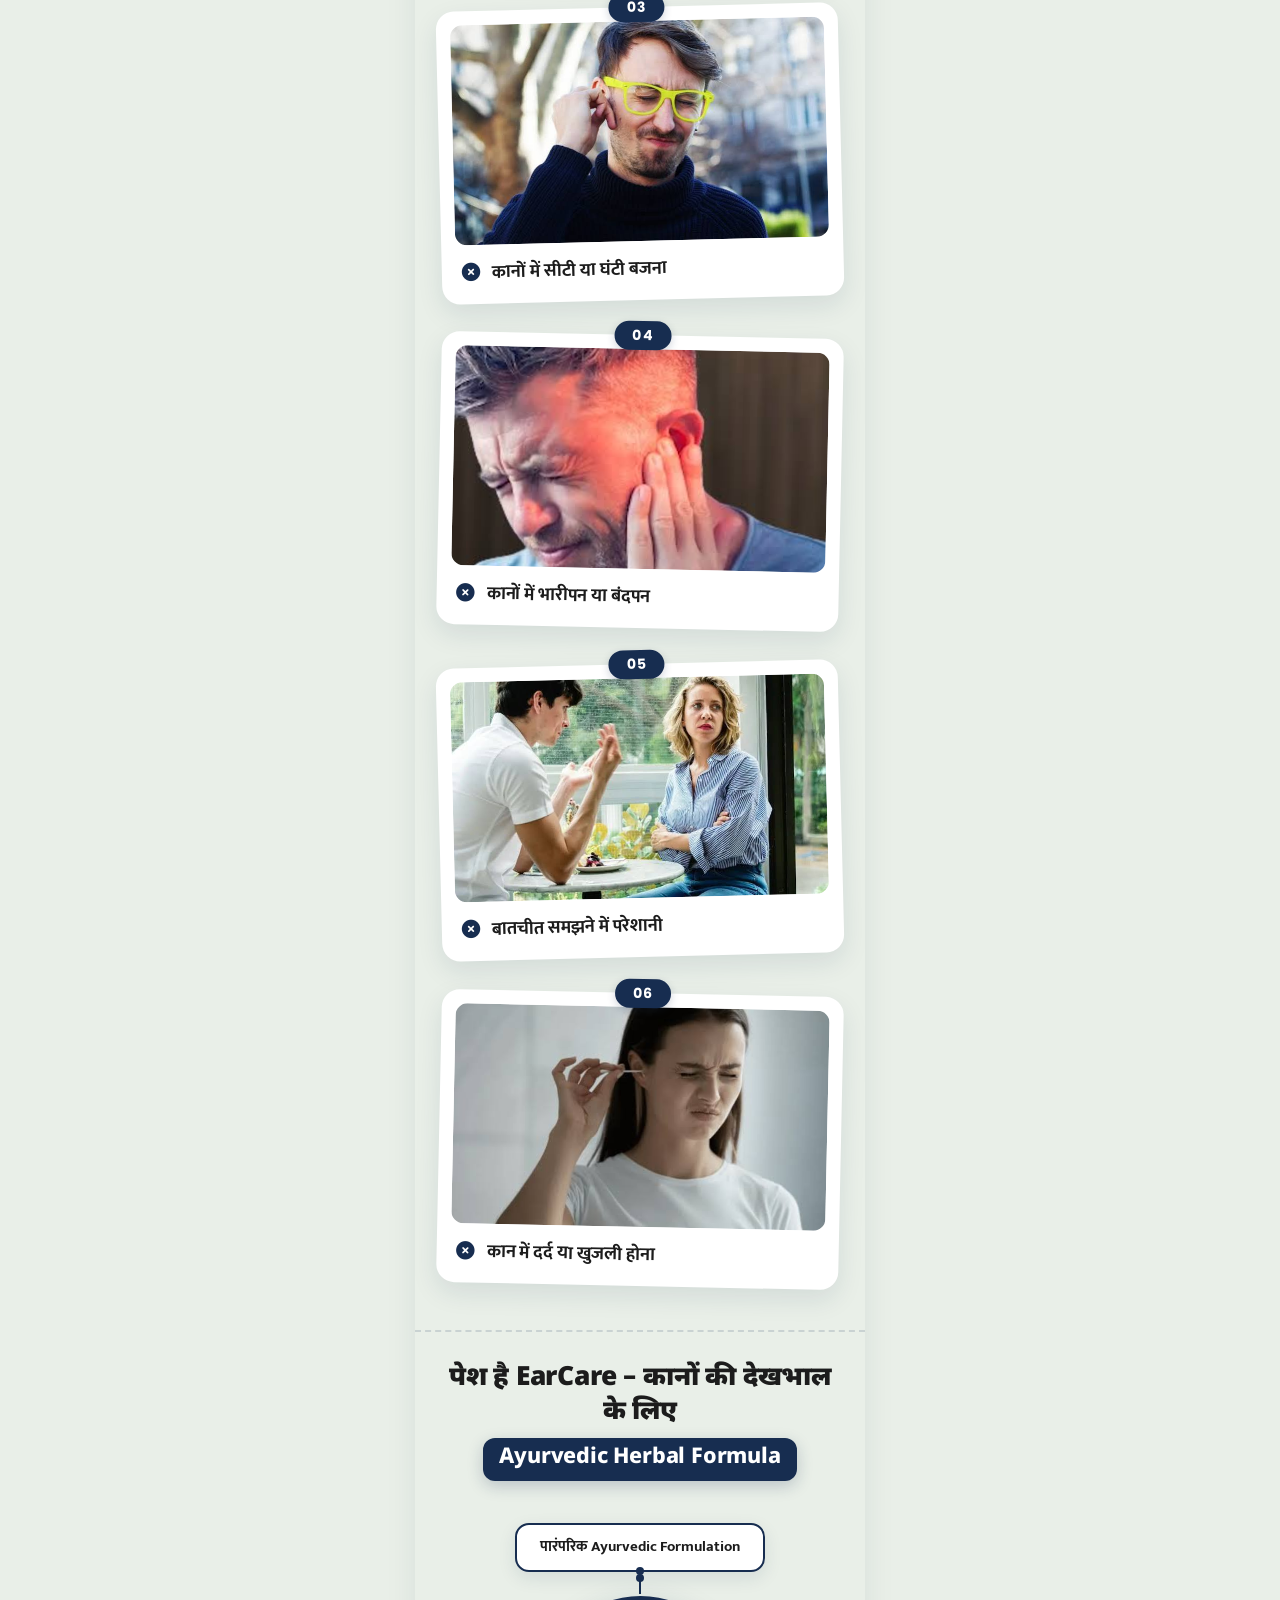
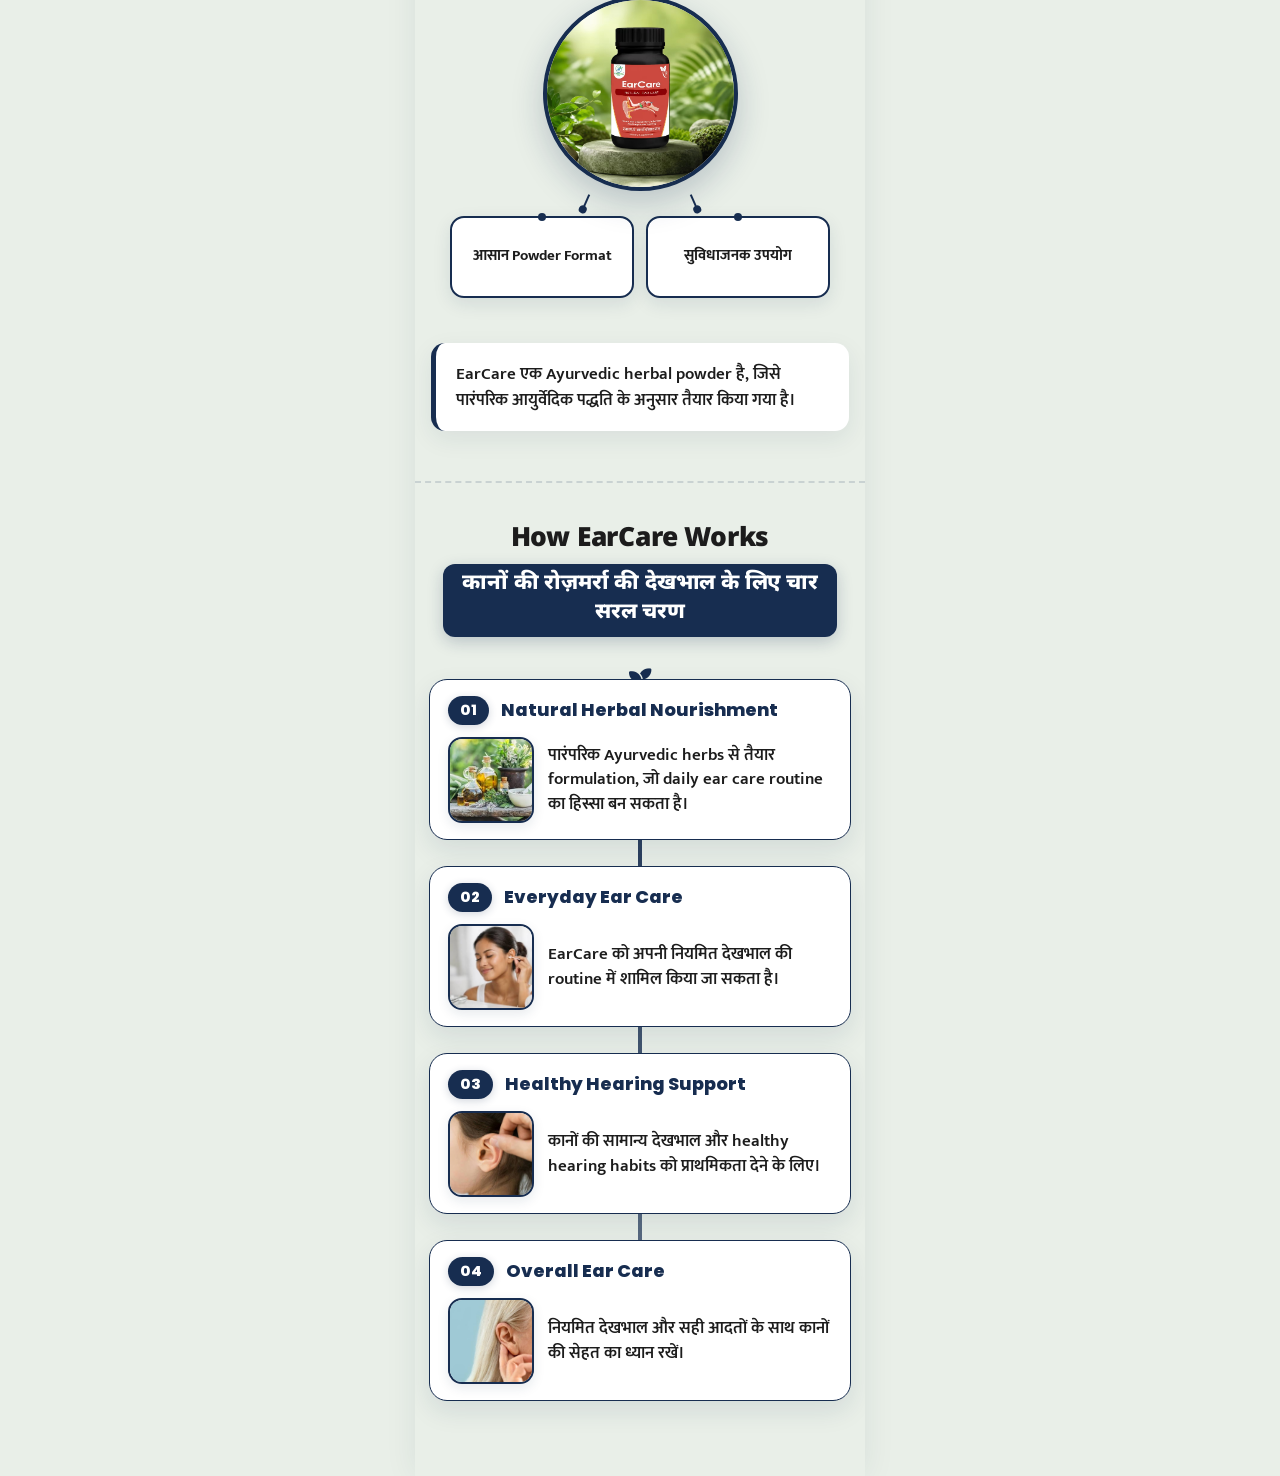
==== commit 1f0ea416: "Optimize Triangle of Care layout for mobile screens and enlarge product image" ====
--- a/index.html
+++ b/index.html
@@ -120,44 +120,41 @@
         </h2>
       </div>
 
-      <!-- Triangle of Care Diagram (Matching User's Reference Layout) -->
+      <!-- Triangle of Care Diagram (Mobile-Optimized Triangle, Zero Cutoff) -->
       <div class="triangle-diagram-stage">
         
-        <div class="triangle-horizontal-row">
+        <!-- Top Apex Card -->
+        <div class="tri-top-row">
+          <div class="tri-info-box box-top">
+            <span class="box-bullet bullet-bottom"></span>
+            <p class="tri-box-text">पारंपरिक Ayurvedic Formulation</p>
+          </div>
+        </div>
+
+        <!-- Central Big Product Showcase -->
+        <div class="tri-center-cluster">
           
-          <!-- Left Info Box -->
-          <div class="tri-info-box box-left">
-            <span class="box-bullet"></span>
-            <p class="tri-box-text">पारंपरिक Ayurvedic Formulation</p>
-          </div>
-
-          <!-- Central Big Product Showcase (Wedges Removed) -->
-          <div class="tri-center-cluster">
-            
-            <!-- Big Central Product Image -->
-            <div class="tri-product-main">
-              <img src="product.jpeg" alt="EarCare Product" class="tri-product-img">
-            </div>
-
-            <!-- Connecting Pointer Lines with Dots -->
-            <div class="tri-connector conn-left"><span class="conn-dot"></span></div>
-            <div class="tri-connector conn-right"><span class="conn-dot"></span></div>
-            <div class="tri-connector conn-bottom"><span class="conn-dot"></span></div>
-
-          </div>
-
-          <!-- Right Info Box -->
-          <div class="tri-info-box box-right">
-            <span class="box-bullet"></span>
+          <!-- Big Central Product Image -->
+          <div class="tri-product-main">
+            <img src="product.jpeg" alt="EarCare Product" class="tri-product-img">
+          </div>
+
+          <!-- Connecting Pointer Lines with Dots -->
+          <div class="tri-connector conn-top"><span class="conn-dot"></span></div>
+          <div class="tri-connector conn-bl"><span class="conn-dot"></span></div>
+          <div class="tri-connector conn-br"><span class="conn-dot"></span></div>
+
+        </div>
+
+        <!-- Bottom Base Cards Row -->
+        <div class="tri-bottom-row">
+          <div class="tri-info-box box-bl">
+            <span class="box-bullet bullet-top"></span>
             <p class="tri-box-text">आसान Powder Format</p>
           </div>
-
-        </div>
-
-        <!-- Bottom Info Box -->
-        <div class="tri-bottom-row">
-          <div class="tri-info-box box-bottom">
-            <span class="box-bullet"></span>
+          
+          <div class="tri-info-box box-br">
+            <span class="box-bullet bullet-top"></span>
             <p class="tri-box-text">सुविधाजनक उपयोग</p>
           </div>
         </div>
--- a/style.css
+++ b/style.css
@@ -187,54 +187,60 @@
 }
 
 
-/* --- Triangle of Care Diagram (Matching User's Reference Layout) --- */
+/* --- Triangle of Care Diagram (Mobile-Optimized Triangle, Zero Cutoff) --- */
 .triangle-diagram-stage {
-  padding: 10px 4px 20px;
+  padding: 10px 6px 20px;
   display: flex;
   flex-direction: column;
   align-items: center;
   justify-content: center;
-  gap: 24px;
-  width: 100%;
-}
-
-.triangle-horizontal-row {
-  display: flex;
-  align-items: center;
-  justify-content: space-between;
-  width: 100%;
-  position: relative;
-  gap: 6px;
-}
-
-/* Center Big Product Showcase */
+  gap: 16px;
+  width: 100%;
+}
+
+/* Top Row (Apex Card) */
+.tri-top-row {
+  display: flex;
+  justify-content: center;
+  width: 100%;
+}
+
+.box-top {
+  width: 250px;
+  padding: 12px 18px;
+  text-align: center;
+  position: relative;
+}
+
+/* Center Big Product Showcase (Much Bigger!) */
 .tri-center-cluster {
   position: relative;
-  width: 165px;
-  height: 165px;
+  width: 200px;
+  height: 200px;
   display: flex;
   align-items: center;
   justify-content: center;
   flex-shrink: 0;
+  margin: 6px 0;
 }
 
 /* Big Central Product Image Frame */
 .tri-product-main {
-  width: 155px;
-  height: 155px;
+  width: 195px;
+  height: 195px;
   border-radius: 50%;
   overflow: hidden;
   background: #FFFFFF;
-  border: 4px solid var(--highlight-color);
-  box-shadow: 0 10px 30px rgba(23, 45, 80, 0.22);
+  border: 4.5px solid var(--highlight-color);
+  box-shadow: 0 12px 32px rgba(23, 45, 80, 0.22);
   z-index: 2;
   position: relative;
   transition: transform 0.3s ease, box-shadow 0.3s ease;
 }
 
 .tri-product-main:hover {
-  transform: scale(1.04);
-  box-shadow: 0 14px 36px rgba(23, 45, 80, 0.28);
+  transform: scale(1.03);
+  box-shadow: 0 16px 40px rgba(23, 45, 80, 0.28);
 }
 
 .tri-product-img {
@@ -244,56 +250,40 @@
   display: block;
 }
 
-/* Pointer Lines with Dots (Matching Reference Diagram) */
+/* Pointer Lines with Dots (Triangle Connectors) */
 .tri-connector {
   position: absolute;
   background-color: var(--highlight-color);
   z-index: 1;
 }
 
-.conn-left {
-  left: -20px;
-  top: 50%;
-  width: 20px;
-  height: 2px;
-}
-
-.conn-left .conn-dot {
-  position: absolute;
-  left: -4px;
-  top: -3px;
+.conn-top {
+  top: -16px;
+  left: 50%;
+  transform: translateX(-50%);
+  width: 2px;
+  height: 16px;
+}
+
+.conn-top .conn-dot {
+  position: absolute;
+  top: -4px;
+  left: -3px;
   width: 8px;
   height: 8px;
   border-radius: 50%;
   background: var(--highlight-color);
 }
 
-.conn-right {
-  right: -20px;
-  top: 50%;
-  width: 20px;
-  height: 2px;
-}
-
-.conn-right .conn-dot {
-  position: absolute;
-  right: -4px;
-  top: -3px;
-  width: 8px;
-  height: 8px;
-  border-radius: 50%;
-  background: var(--highlight-color);
-}
-
-.conn-bottom {
-  bottom: -22px;
-  left: 50%;
-  transform: translateX(-50%);
+.conn-bl {
+  bottom: -16px;
+  left: 45px;
   width: 2px;
-  height: 22px;
-}
-
-.conn-bottom .conn-dot {
+  height: 16px;
+  transform: rotate(24deg);
+}
+
+.conn-bl .conn-dot {
   position: absolute;
   bottom: -4px;
   left: -3px;
@@ -303,7 +293,42 @@
   background: var(--highlight-color);
 }
 
-/* Outer Info Boxes */
+.conn-br {
+  bottom: -16px;
+  right: 45px;
+  width: 2px;
+  height: 16px;
+  transform: rotate(-24deg);
+}
+
+.conn-br .conn-dot {
+  position: absolute;
+  bottom: -4px;
+  right: -3px;
+  width: 8px;
+  height: 8px;
+  border-radius: 50%;
+  background: var(--highlight-color);
+}
+
+/* Bottom Row (Base Cards) */
+.tri-bottom-row {
+  display: flex;
+  align-items: stretch;
+  justify-content: center;
+  gap: 12px;
+  width: 100%;
+  max-width: 380px;
+}
+
+.box-bl, .box-br {
+  flex: 1;
+  min-height: 82px;
+  padding: 12px 10px;
+  text-align: center;
+}
+
+/* Info Box Styling */
 .tri-info-box {
   background: var(--card-bg);
   border: 2px solid var(--highlight-color);
@@ -321,25 +346,6 @@
   box-shadow: 0 10px 24px rgba(23, 45, 80, 0.16);
 }
 
-.box-left, .box-right {
-  width: 114px;
-  min-height: 90px;
-  padding: 12px 8px;
-  flex-shrink: 0;
-}
-
-.tri-bottom-row {
-  display: flex;
-  justify-content: center;
-  width: 100%;
-}
-
-.box-bottom {
-  width: 230px;
-  padding: 12px 18px;
-  text-align: center;
-}
-
 .box-bullet {
   position: absolute;
   width: 8px;
@@ -348,19 +354,13 @@
   background: var(--highlight-color);
 }
 
-.box-left .box-bullet {
-  right: -5px;
-  top: 50%;
-  transform: translateY(-50%);
-}
-
-.box-right .box-bullet {
-  left: -5px;
-  top: 50%;
-  transform: translateY(-50%);
-}
-
-.box-bottom .box-bullet {
+.bullet-bottom {
+  bottom: -5px;
+  left: 50%;
+  transform: translateX(-50%);
+}
+
+.bullet-top {
   top: -5px;
   left: 50%;
   transform: translateX(-50%);
@@ -368,7 +368,7 @@
 
 .tri-box-text {
   font-family: 'Mukta', 'Noto Sans Devanagari', sans-serif;
-  font-size: 0.94rem;
+  font-size: 0.96rem;
   font-weight: 700;
   color: var(--text-color);
   line-height: 1.35;
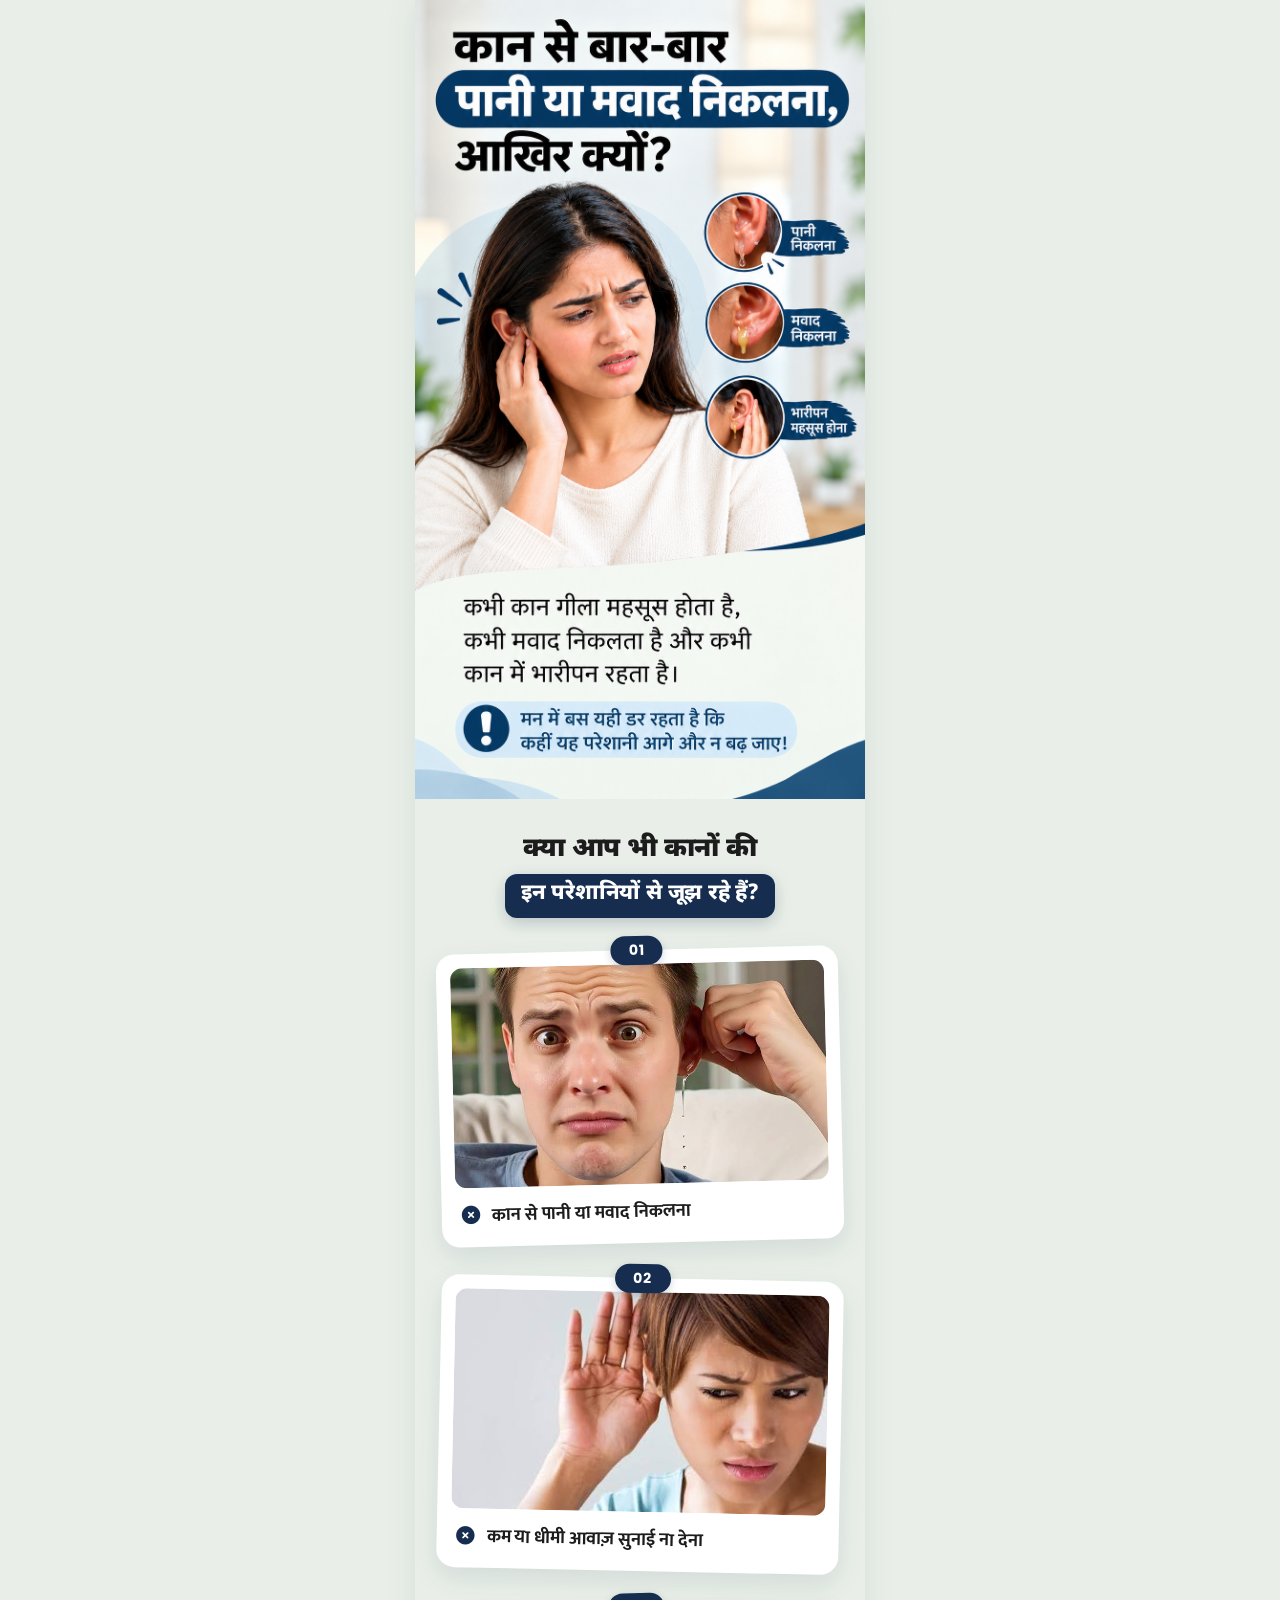
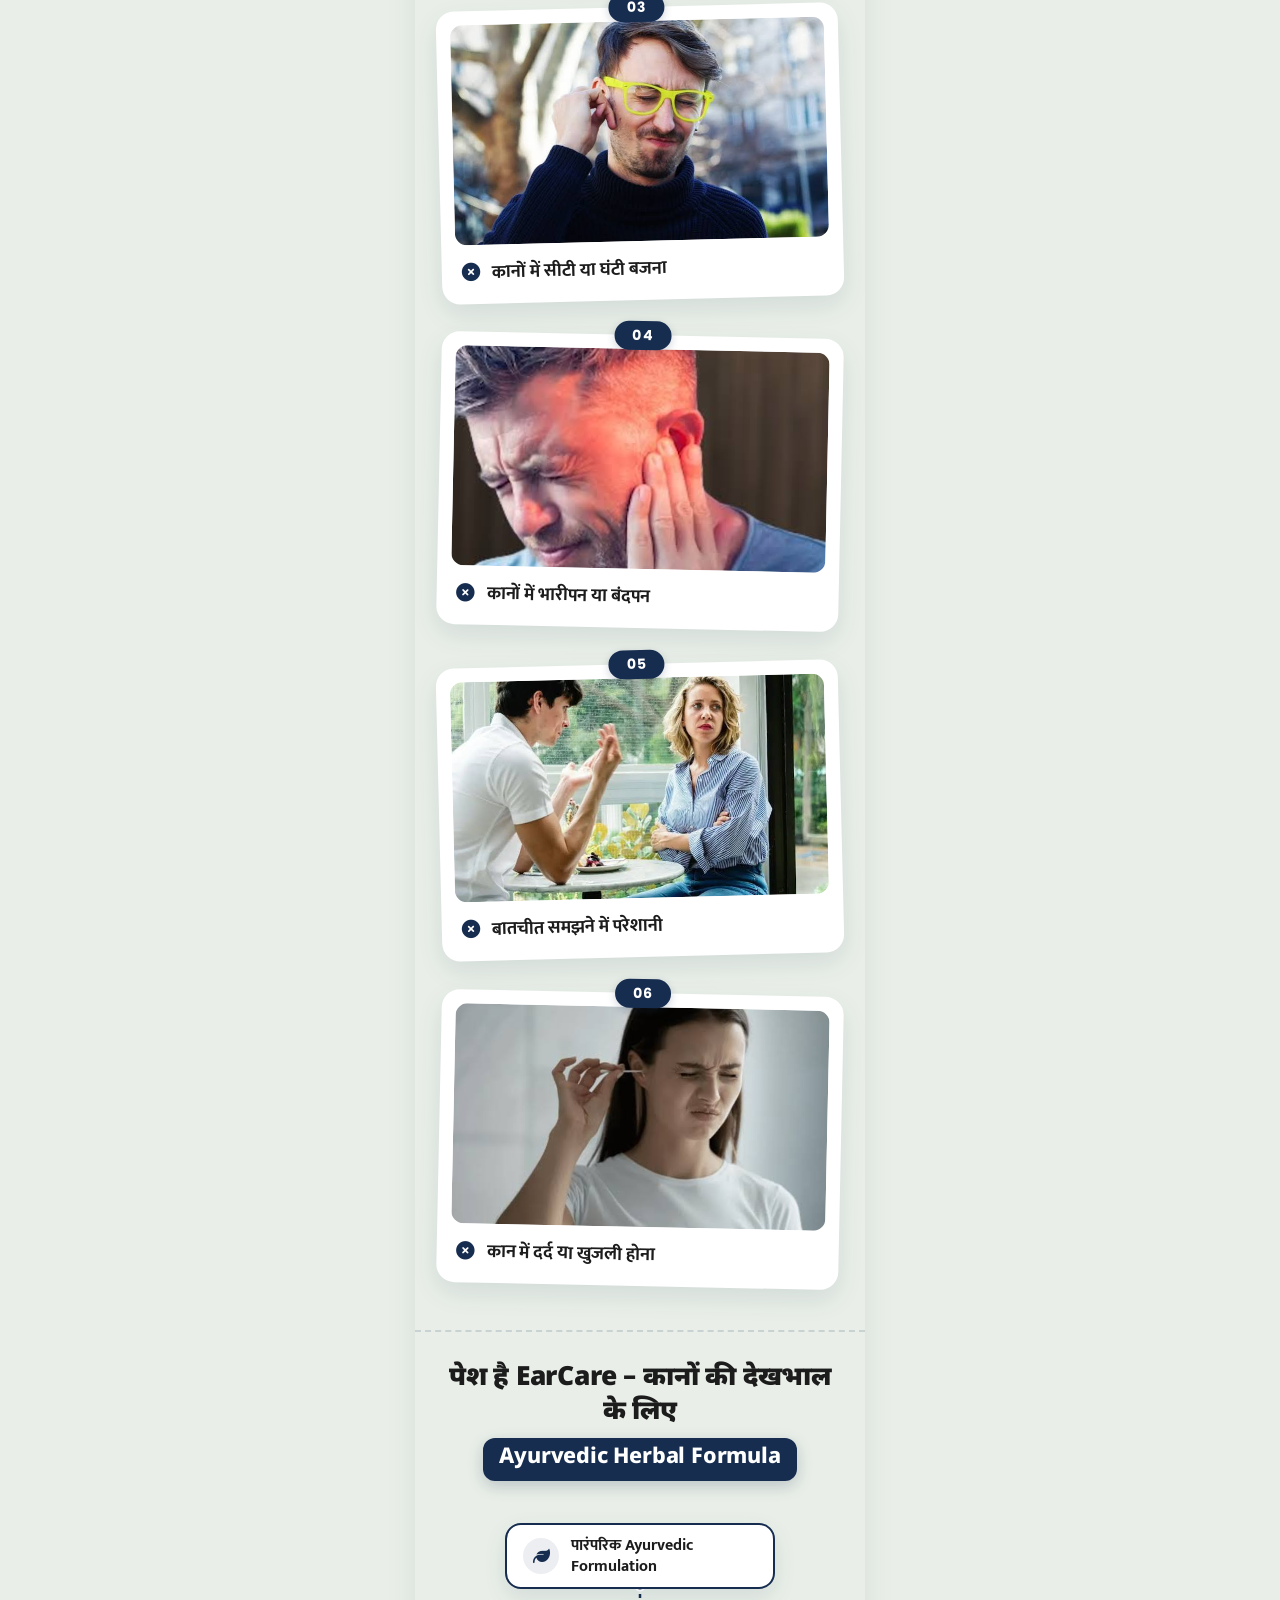
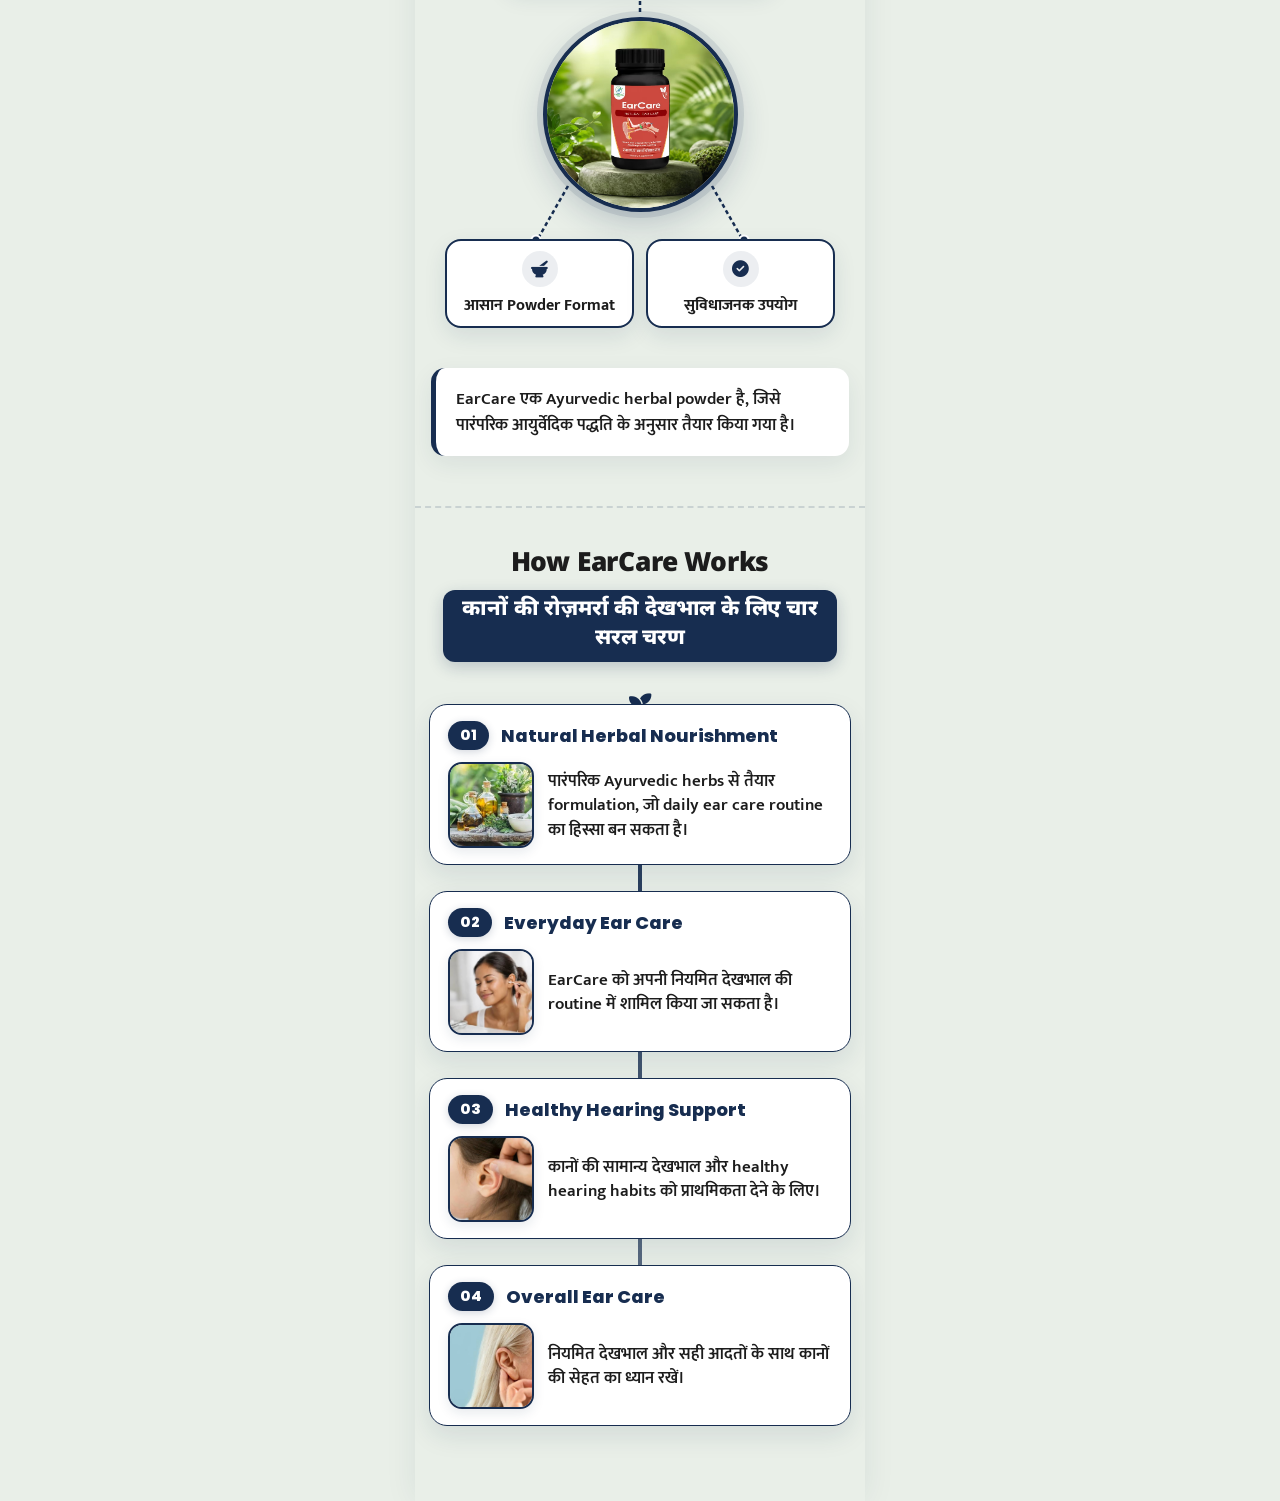
==== commit 0d4ac09a: "Refine Triangle of Care diagram with seamless SVG connectors and card icons" ====
--- a/index.html
+++ b/index.html
@@ -120,43 +120,53 @@
         </h2>
       </div>
 
-      <!-- Triangle of Care Diagram (Mobile-Optimized Triangle, Zero Cutoff) -->
+      <!-- Triangle of Care Diagram (Polished & Seamless Connections) -->
       <div class="triangle-diagram-stage">
         
-        <!-- Top Apex Card -->
-        <div class="tri-top-row">
-          <div class="tri-info-box box-top">
-            <span class="box-bullet bullet-bottom"></span>
-            <p class="tri-box-text">पारंपरिक Ayurvedic Formulation</p>
-          </div>
-        </div>
-
-        <!-- Central Big Product Showcase -->
+        <!-- Top Card -->
+        <div class="tri-card card-top">
+          <div class="card-icon-bubble"><i class="fa-solid fa-leaf"></i></div>
+          <p class="tri-card-title">पारंपरिक Ayurvedic Formulation</p>
+        </div>
+
+        <!-- Center Product with Integrated SVG Connectors -->
         <div class="tri-center-cluster">
           
+          <!-- Mathematical SVG Connectors (Zero floating gaps) -->
+          <svg class="cluster-connectors-svg" viewBox="0 0 260 260">
+            <!-- Top line to Card Top -->
+            <line x1="130" y1="28" x2="130" y2="0" class="svg-conn-line" />
+            <circle cx="130" cy="2" r="4.5" class="svg-conn-dot" />
+
+            <!-- Bottom Left line to Card BL -->
+            <line x1="58" y1="202" x2="26" y2="258" class="svg-conn-line" />
+            <circle cx="26" cy="256" r="4.5" class="svg-conn-dot" />
+
+            <!-- Bottom Right line to Card BR -->
+            <line x1="202" y1="202" x2="234" y2="258" class="svg-conn-line" />
+            <circle cx="234" cy="256" r="4.5" class="svg-conn-dot" />
+          </svg>
+
           <!-- Big Central Product Image -->
           <div class="tri-product-main">
             <img src="product.jpeg" alt="EarCare Product" class="tri-product-img">
           </div>
 
-          <!-- Connecting Pointer Lines with Dots -->
-          <div class="tri-connector conn-top"><span class="conn-dot"></span></div>
-          <div class="tri-connector conn-bl"><span class="conn-dot"></span></div>
-          <div class="tri-connector conn-br"><span class="conn-dot"></span></div>
-
-        </div>
-
-        <!-- Bottom Base Cards Row -->
+        </div>
+
+        <!-- Bottom Row Base Cards -->
         <div class="tri-bottom-row">
-          <div class="tri-info-box box-bl">
-            <span class="box-bullet bullet-top"></span>
-            <p class="tri-box-text">आसान Powder Format</p>
-          </div>
           
-          <div class="tri-info-box box-br">
-            <span class="box-bullet bullet-top"></span>
-            <p class="tri-box-text">सुविधाजनक उपयोग</p>
-          </div>
+          <div class="tri-card card-bl">
+            <div class="card-icon-bubble"><i class="fa-solid fa-mortar-pestle"></i></div>
+            <p class="tri-card-title">आसान Powder Format</p>
+          </div>
+          
+          <div class="tri-card card-br">
+            <div class="card-icon-bubble"><i class="fa-solid fa-circle-check"></i></div>
+            <p class="tri-card-title">सुविधाजनक उपयोग</p>
+          </div>
+
         </div>
 
       </div>
--- a/style.css
+++ b/style.css
@@ -187,41 +187,97 @@
 }
 
 
-/* --- Triangle of Care Diagram (Mobile-Optimized Triangle, Zero Cutoff) --- */
+/* --- Triangle of Care Diagram (Polished & Seamless Connections) --- */
 .triangle-diagram-stage {
-  padding: 10px 6px 20px;
+  padding: 10px 4px 15px;
   display: flex;
   flex-direction: column;
   align-items: center;
   justify-content: center;
-  gap: 16px;
-  width: 100%;
-}
-
-/* Top Row (Apex Card) */
-.tri-top-row {
-  display: flex;
-  justify-content: center;
-  width: 100%;
-}
-
-.box-top {
-  width: 250px;
-  padding: 12px 18px;
-  text-align: center;
-  position: relative;
-}
-
-/* Center Big Product Showcase (Much Bigger!) */
+  gap: 0;
+  width: 100%;
+}
+
+/* Card Styling */
+.tri-card {
+  background: var(--card-bg);
+  border: 2px solid var(--highlight-color);
+  border-radius: 16px;
+  box-shadow: 0 8px 22px rgba(23, 45, 80, 0.1);
+  display: flex;
+  align-items: center;
+  position: relative;
+  transition: transform 0.25s ease, box-shadow 0.25s ease;
+  z-index: 2;
+}
+
+.tri-card:hover {
+  transform: translateY(-2px);
+  box-shadow: 0 12px 28px rgba(23, 45, 80, 0.16);
+}
+
+.card-icon-bubble {
+  width: 36px;
+  height: 36px;
+  border-radius: 50%;
+  background: rgba(23, 45, 80, 0.08);
+  color: var(--highlight-color);
+  display: flex;
+  align-items: center;
+  justify-content: center;
+  font-size: 1.05rem;
+  flex-shrink: 0;
+}
+
+.tri-card-title {
+  font-family: 'Mukta', 'Noto Sans Devanagari', sans-serif;
+  font-size: 0.98rem;
+  font-weight: 700;
+  color: var(--text-color);
+  line-height: 1.35;
+  margin: 0;
+}
+
+/* Top Card (Apex) */
+.card-top {
+  width: 270px;
+  padding: 10px 16px;
+  gap: 12px;
+  justify-content: center;
+  margin-bottom: -5px;
+}
+
+/* Center Cluster with SVG Connectors */
 .tri-center-cluster {
   position: relative;
-  width: 200px;
-  height: 200px;
+  width: 260px;
+  height: 260px;
   display: flex;
   align-items: center;
   justify-content: center;
   flex-shrink: 0;
-  margin: 6px 0;
+}
+
+.cluster-connectors-svg {
+  position: absolute;
+  top: 0;
+  left: 0;
+  width: 100%;
+  height: 100%;
+  pointer-events: none;
+  z-index: 1;
+}
+
+.svg-conn-line {
+  stroke: var(--highlight-color);
+  stroke-width: 2.5;
+  stroke-dasharray: 4 3;
+}
+
+.svg-conn-dot {
+  fill: var(--highlight-color);
+  stroke: #FFFFFF;
+  stroke-width: 2;
 }
 
 /* Big Central Product Image Frame */
@@ -232,7 +288,7 @@
   overflow: hidden;
   background: #FFFFFF;
   border: 4.5px solid var(--highlight-color);
-  box-shadow: 0 12px 32px rgba(23, 45, 80, 0.22);
+  box-shadow: 0 0 0 6px rgba(23, 45, 80, 0.1), 0 12px 32px rgba(23, 45, 80, 0.22);
   z-index: 2;
   position: relative;
   transition: transform 0.3s ease, box-shadow 0.3s ease;
@@ -240,7 +296,7 @@
 
 .tri-product-main:hover {
   transform: scale(1.03);
-  box-shadow: 0 16px 40px rgba(23, 45, 80, 0.28);
+  box-shadow: 0 0 0 8px rgba(23, 45, 80, 0.15), 0 16px 40px rgba(23, 45, 80, 0.28);
 }
 
 .tri-product-img {
@@ -250,67 +306,6 @@
   display: block;
 }
 
-/* Pointer Lines with Dots (Triangle Connectors) */
-.tri-connector {
-  position: absolute;
-  background-color: var(--highlight-color);
-  z-index: 1;
-}
-
-.conn-top {
-  top: -16px;
-  left: 50%;
-  transform: translateX(-50%);
-  width: 2px;
-  height: 16px;
-}
-
-.conn-top .conn-dot {
-  position: absolute;
-  top: -4px;
-  left: -3px;
-  width: 8px;
-  height: 8px;
-  border-radius: 50%;
-  background: var(--highlight-color);
-}
-
-.conn-bl {
-  bottom: -16px;
-  left: 45px;
-  width: 2px;
-  height: 16px;
-  transform: rotate(24deg);
-}
-
-.conn-bl .conn-dot {
-  position: absolute;
-  bottom: -4px;
-  left: -3px;
-  width: 8px;
-  height: 8px;
-  border-radius: 50%;
-  background: var(--highlight-color);
-}
-
-.conn-br {
-  bottom: -16px;
-  right: 45px;
-  width: 2px;
-  height: 16px;
-  transform: rotate(-24deg);
-}
-
-.conn-br .conn-dot {
-  position: absolute;
-  bottom: -4px;
-  right: -3px;
-  width: 8px;
-  height: 8px;
-  border-radius: 50%;
-  background: var(--highlight-color);
-}
-
 /* Bottom Row (Base Cards) */
 .tri-bottom-row {
   display: flex;
@@ -318,61 +313,18 @@
   justify-content: center;
   gap: 12px;
   width: 100%;
-  max-width: 380px;
-}
-
-.box-bl, .box-br {
+  max-width: 390px;
+  margin-top: -5px;
+}
+
+.card-bl, .card-br {
   flex: 1;
   min-height: 82px;
-  padding: 12px 10px;
+  padding: 10px 12px;
+  gap: 8px;
+  flex-direction: column;
   text-align: center;
-}
-
-/* Info Box Styling */
-.tri-info-box {
-  background: var(--card-bg);
-  border: 2px solid var(--highlight-color);
-  border-radius: 14px;
-  box-shadow: 0 6px 18px rgba(23, 45, 80, 0.1);
-  display: flex;
-  align-items: center;
-  justify-content: center;
-  position: relative;
-  transition: transform 0.2s ease, box-shadow 0.2s ease;
-}
-
-.tri-info-box:hover {
-  transform: translateY(-2px);
-  box-shadow: 0 10px 24px rgba(23, 45, 80, 0.16);
-}
-
-.box-bullet {
-  position: absolute;
-  width: 8px;
-  height: 8px;
-  border-radius: 50%;
-  background: var(--highlight-color);
-}
-
-.bullet-bottom {
-  bottom: -5px;
-  left: 50%;
-  transform: translateX(-50%);
-}
-
-.bullet-top {
-  top: -5px;
-  left: 50%;
-  transform: translateX(-50%);
-}
-
-.tri-box-text {
-  font-family: 'Mukta', 'Noto Sans Devanagari', sans-serif;
-  font-size: 0.96rem;
-  font-weight: 700;
-  color: var(--text-color);
-  line-height: 1.35;
-  text-align: center;
+  justify-content: center;
 }
 
 .product-bottom-desc-card {
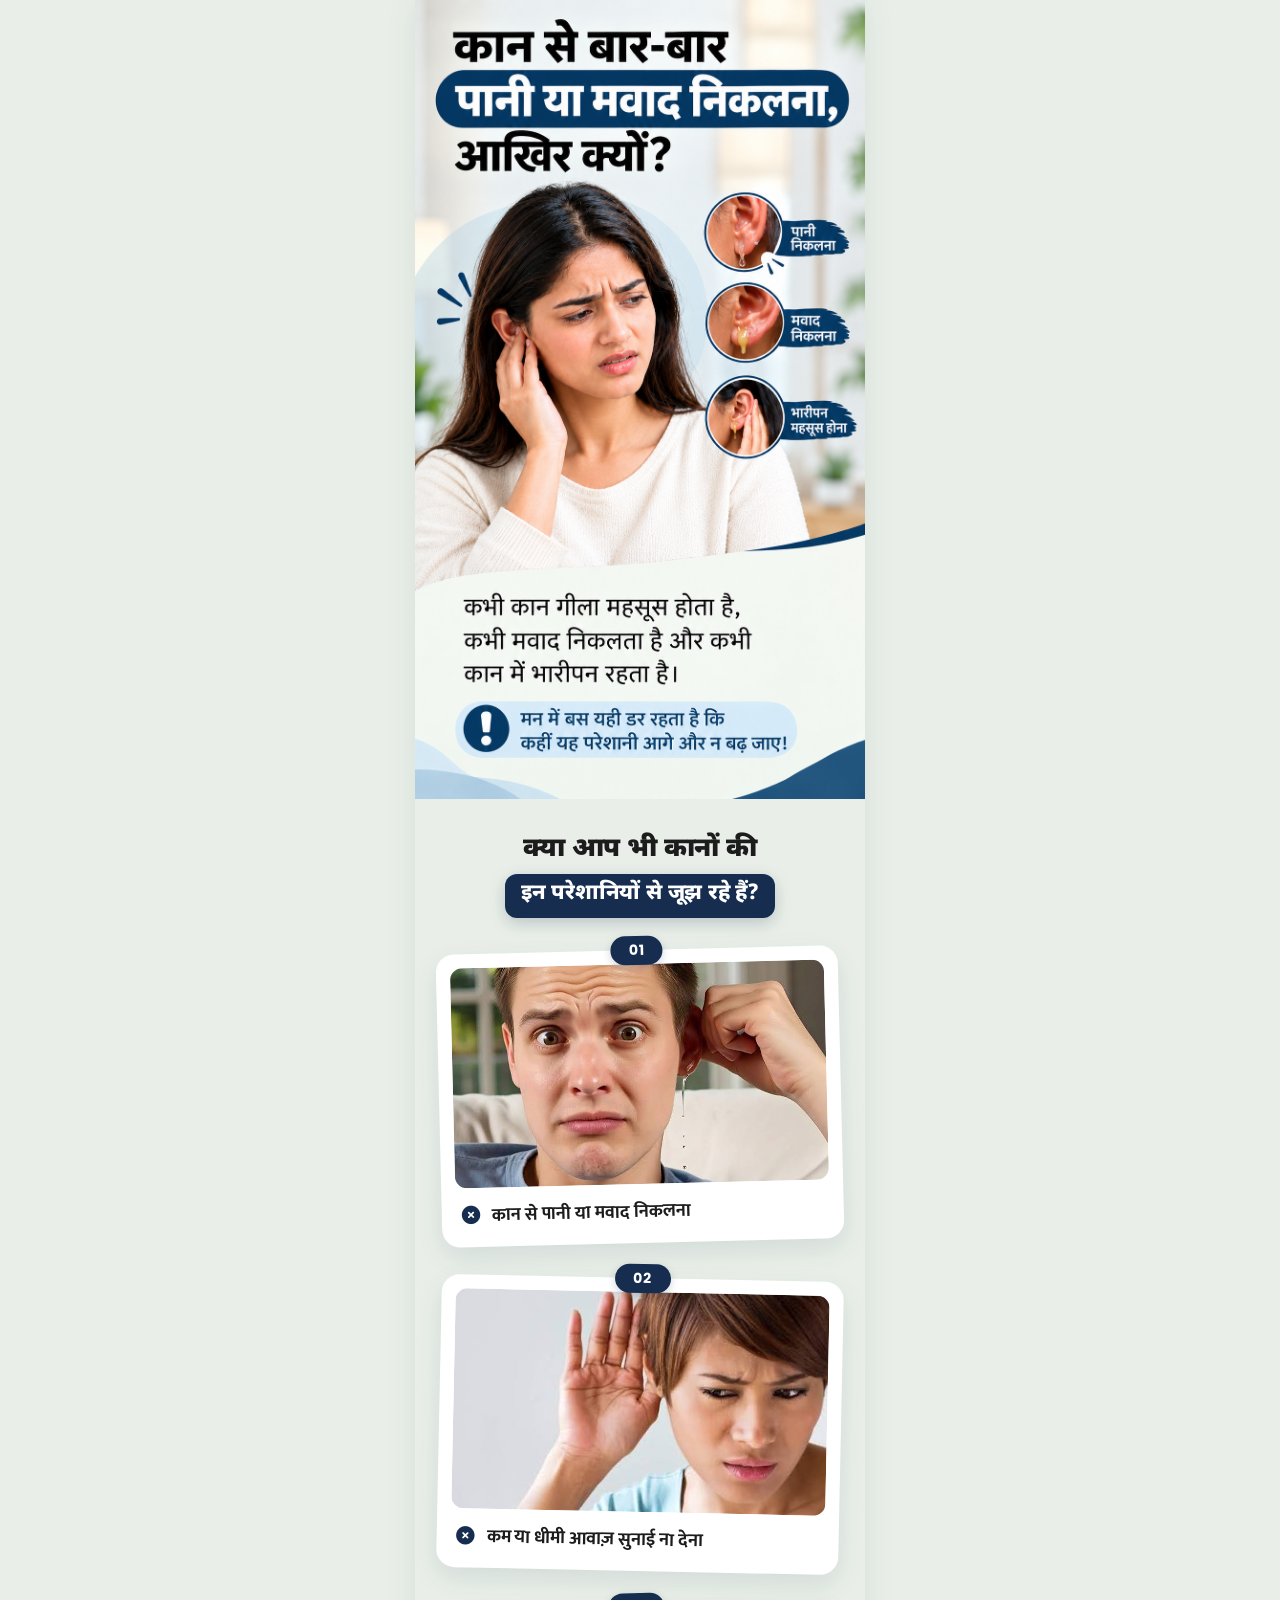
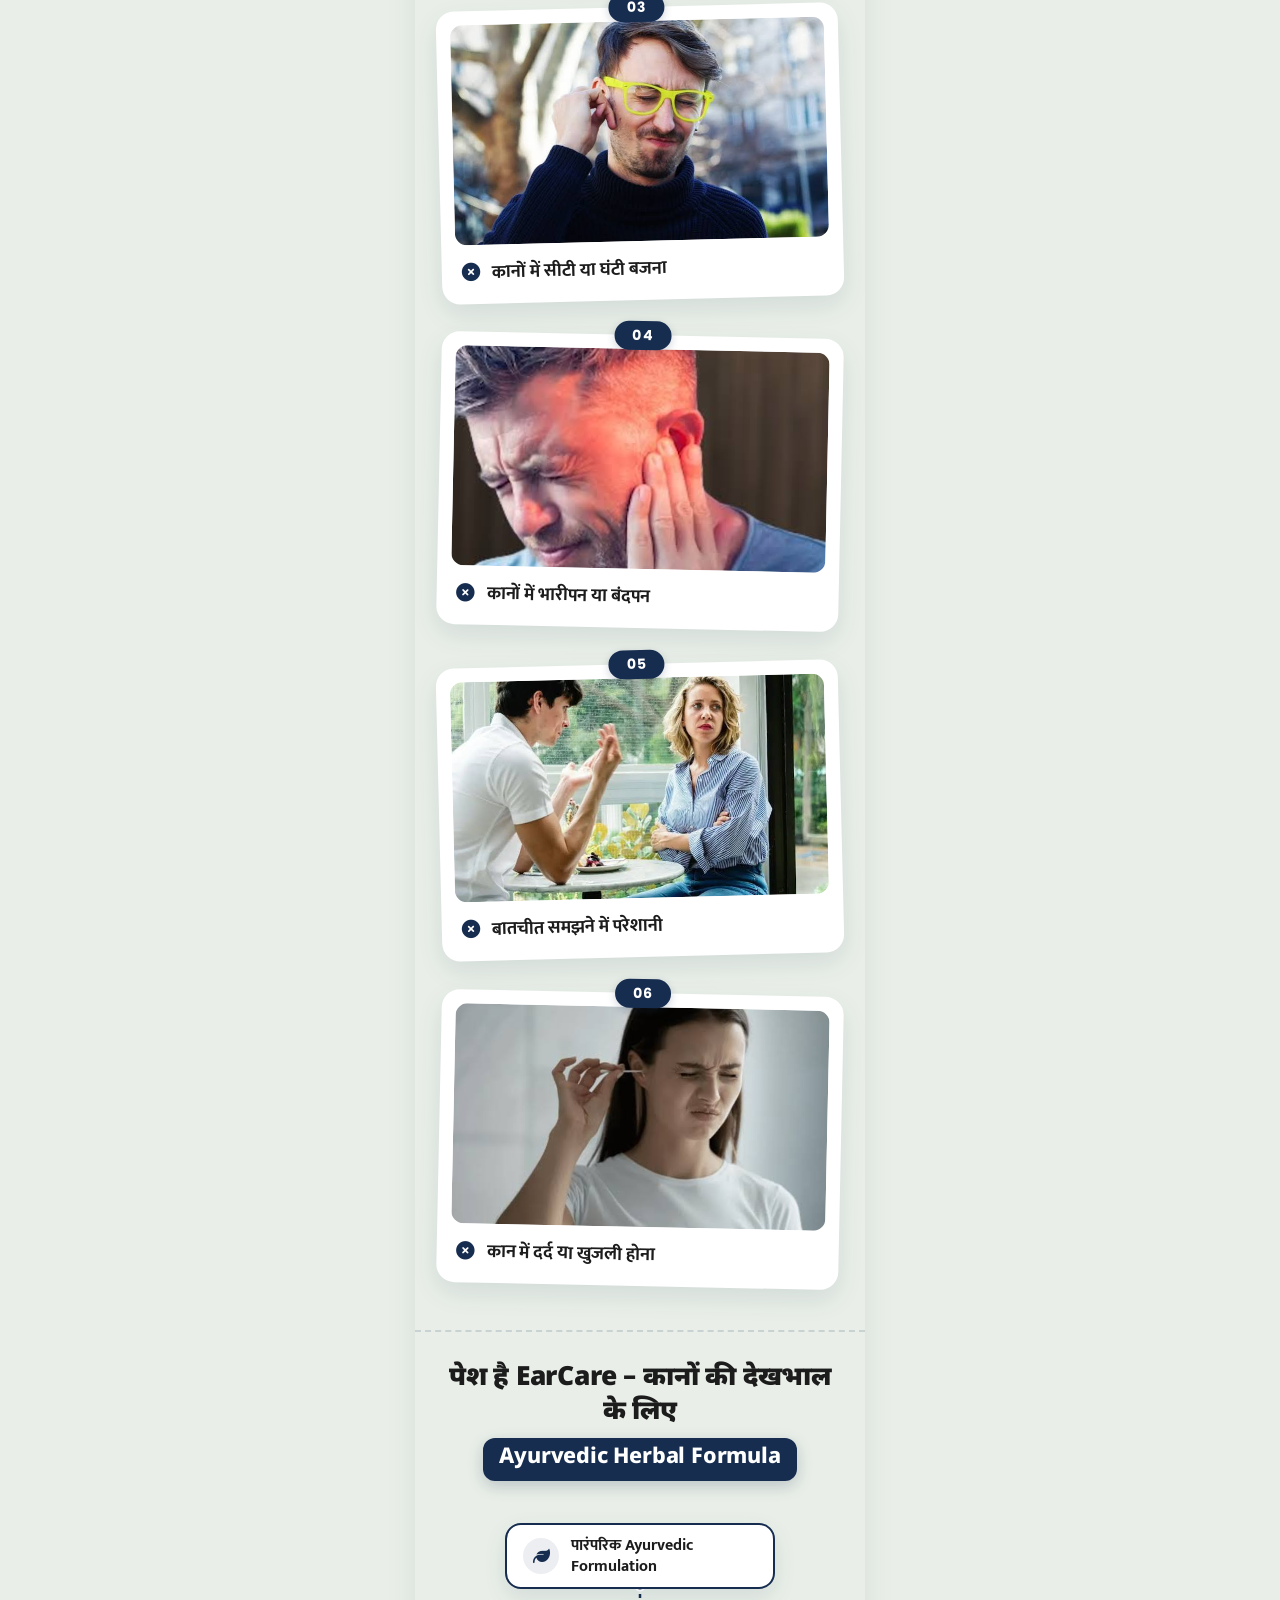
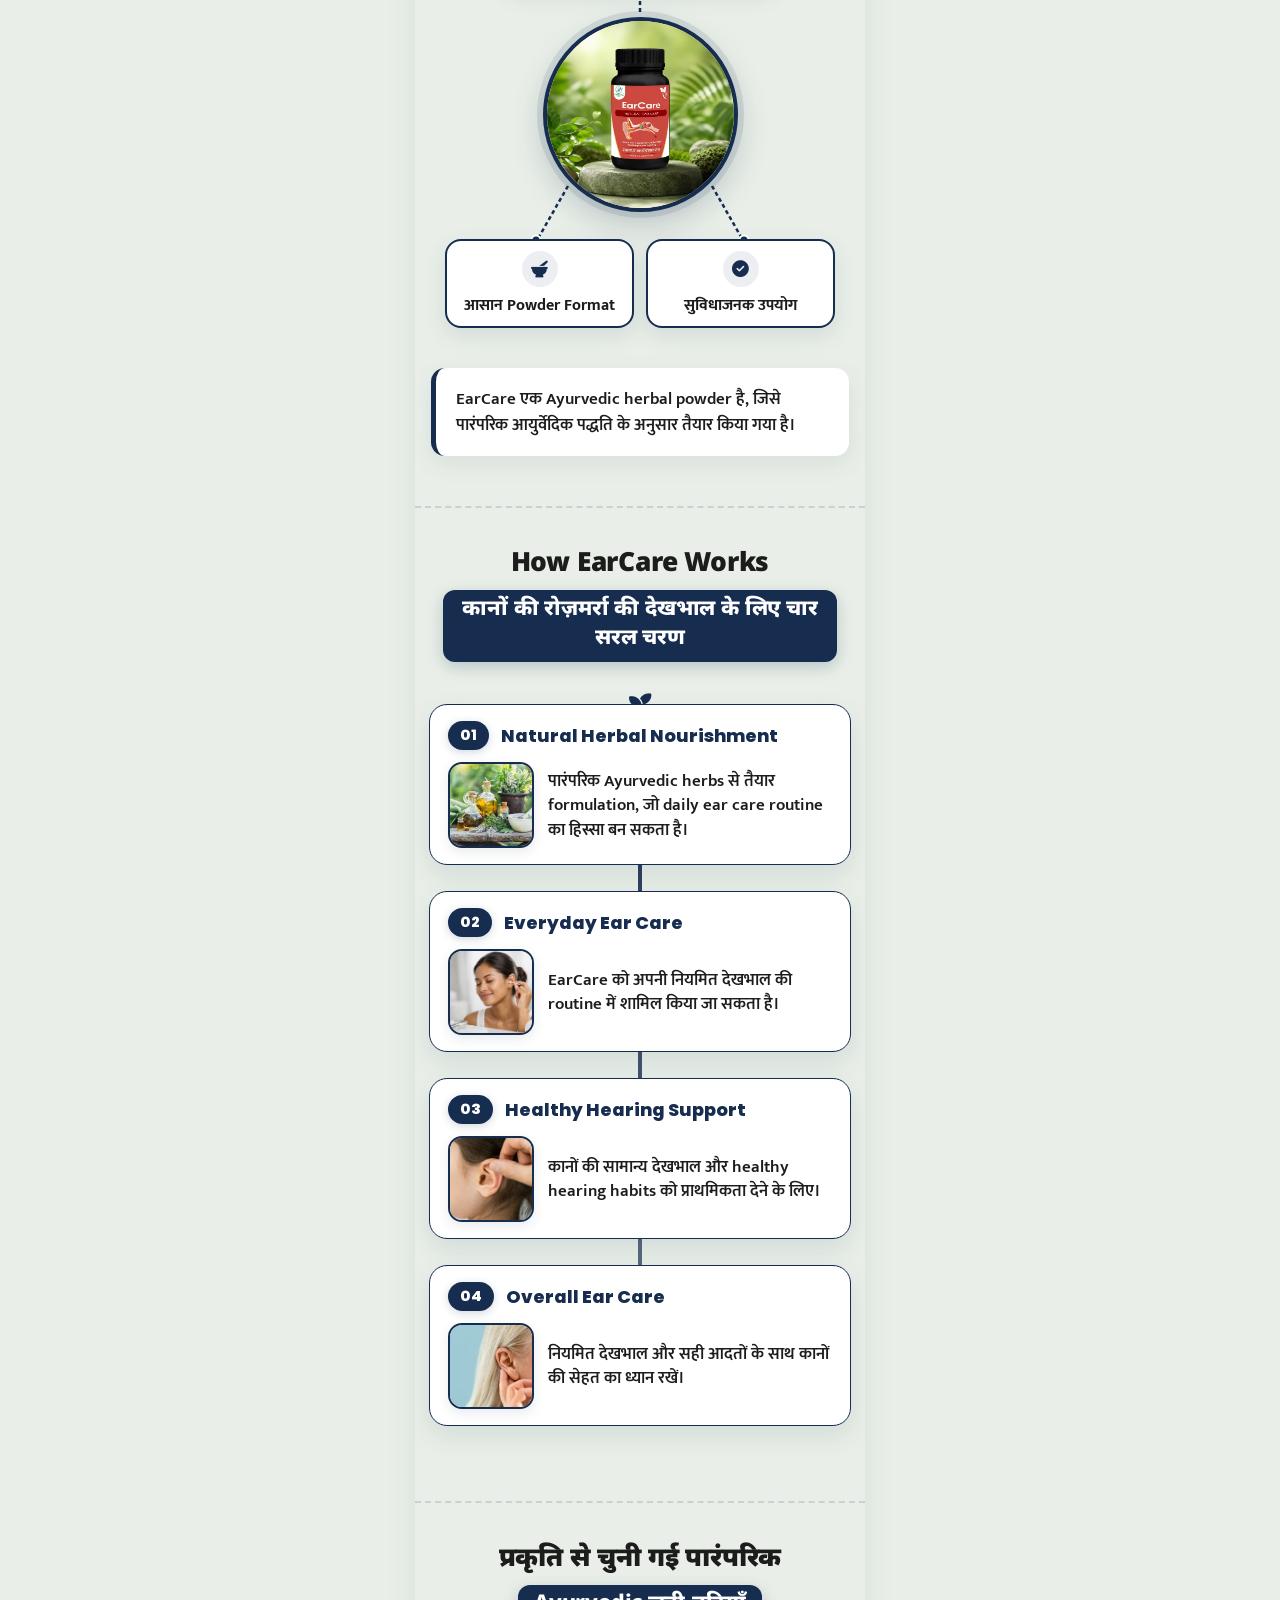
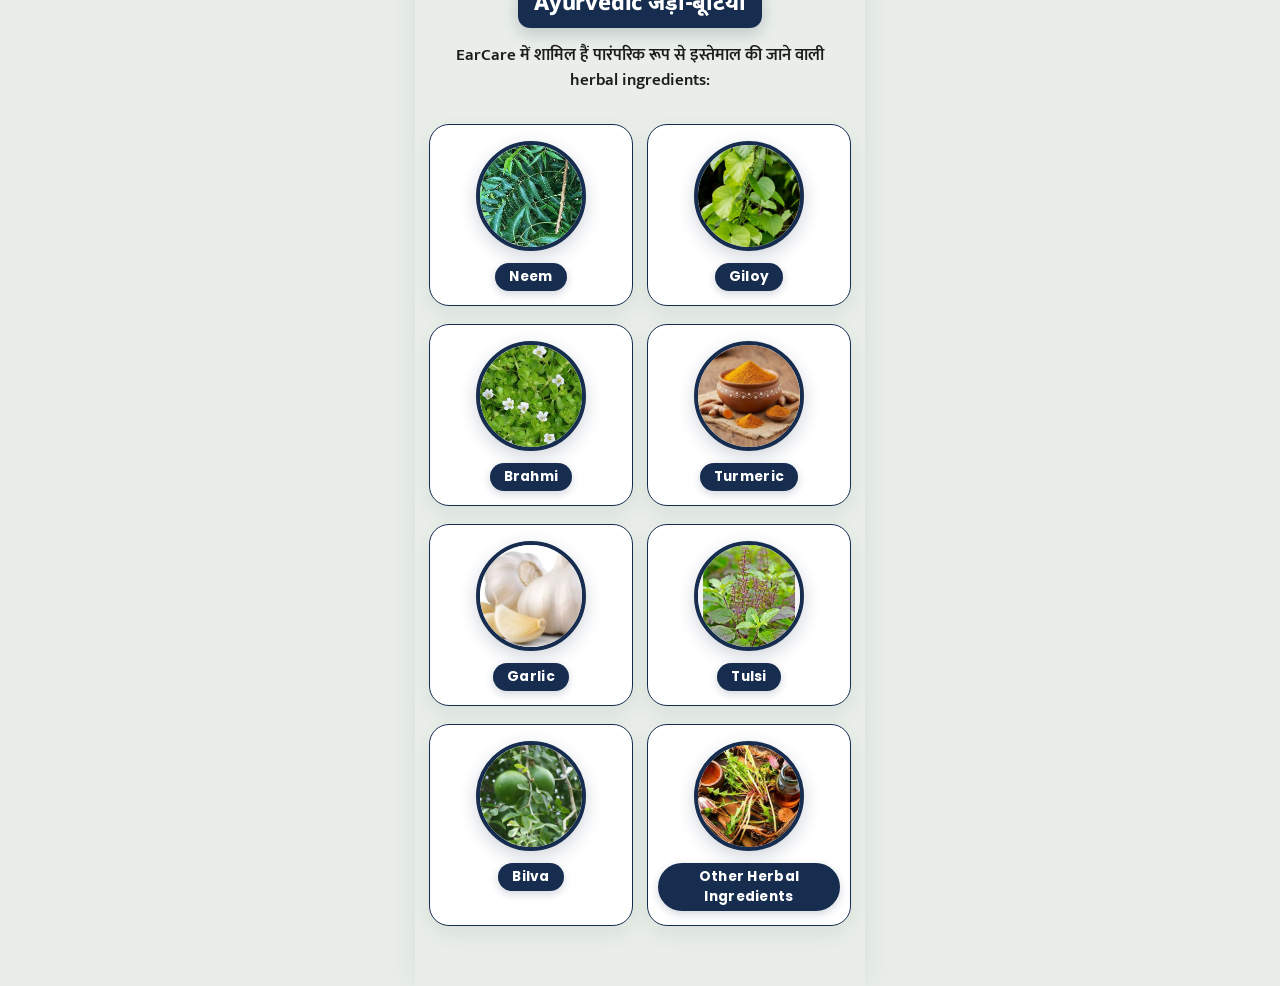
==== commit c7ea5c2c: "Add Section 5: Traditional Ayurvedic Herbs with organic bowl styling" ====
--- a/index.html
+++ b/index.html
@@ -4,7 +4,7 @@
   <meta charset="UTF-8">
   <meta name="viewport" content="width=device-width, initial-scale=1.0">
   <title>Ear Care</title>
-  <link rel="stylesheet" href="style.css">
+  <link rel="stylesheet" href="style.css?v=2.1">
   <!-- Google Fonts for crisp & ultra-bold typography -->
   <link rel="preconnect" href="https://fonts.googleapis.com">
   <link rel="preconnect" href="https://fonts.gstatic.com" crossorigin>
@@ -267,6 +267,107 @@
 
     </section>
 
+    <!-- Page 5 / Section 5: Traditional Ayurvedic Herbs Section (Culinary/Herbal Bowl Style) -->
+    <section class="herbs-section">
+      
+      <!-- Section 5 Header (Consistent Two-Tone Badge Style) -->
+      <div class="heading-wrapper">
+        <h2 class="badge-heading">
+          <span class="heading-line-1">प्रकृति से चुनी गई पारंपरिक</span>
+          <span class="heading-badge">Ayurvedic जड़ी-बूटियाँ</span>
+        </h2>
+        <p class="herbs-intro-text">
+          EarCare में शामिल हैं पारंपरिक रूप से इस्तेमाल की जाने वाली herbal ingredients:
+        </p>
+      </div>
+
+      <!-- Organic Herbal Dishes Grid (Inspired by Reference Image) -->
+      <div class="herbs-organic-grid">
+        
+        <!-- Herb 1: Neem -->
+        <div class="herb-dish-card">
+          <div class="herb-bowl-wrap">
+            <img src="neem.jpg" alt="Neem" class="herb-bowl-img">
+          </div>
+          <div class="herb-label-badge">
+            <span class="herb-name">Neem</span>
+          </div>
+        </div>
+
+        <!-- Herb 2: Giloy -->
+        <div class="herb-dish-card">
+          <div class="herb-bowl-wrap">
+            <img src="giloe.jpg" alt="Giloy" class="herb-bowl-img">
+          </div>
+          <div class="herb-label-badge">
+            <span class="herb-name">Giloy</span>
+          </div>
+        </div>
+
+        <!-- Herb 3: Brahmi -->
+        <div class="herb-dish-card">
+          <div class="herb-bowl-wrap">
+            <img src="brahmi.jpg" alt="Brahmi" class="herb-bowl-img">
+          </div>
+          <div class="herb-label-badge">
+            <span class="herb-name">Brahmi</span>
+          </div>
+        </div>
+
+        <!-- Herb 4: Turmeric -->
+        <div class="herb-dish-card">
+          <div class="herb-bowl-wrap">
+            <img src="turmaricjpg.jpg" alt="Turmeric" class="herb-bowl-img">
+          </div>
+          <div class="herb-label-badge">
+            <span class="herb-name">Turmeric</span>
+          </div>
+        </div>
+
+        <!-- Herb 5: Garlic -->
+        <div class="herb-dish-card">
+          <div class="herb-bowl-wrap">
+            <img src="garlic.jpg" alt="Garlic" class="herb-bowl-img">
+          </div>
+          <div class="herb-label-badge">
+            <span class="herb-name">Garlic</span>
+          </div>
+        </div>
+
+        <!-- Herb 6: Tulsi -->
+        <div class="herb-dish-card">
+          <div class="herb-bowl-wrap">
+            <img src="tulsi.jpg" alt="Tulsi" class="herb-bowl-img">
+          </div>
+          <div class="herb-label-badge">
+            <span class="herb-name">Tulsi</span>
+          </div>
+        </div>
+
+        <!-- Herb 7: Bilva -->
+        <div class="herb-dish-card">
+          <div class="herb-bowl-wrap">
+            <img src="bilva.jpg" alt="Bilva" class="herb-bowl-img">
+          </div>
+          <div class="herb-label-badge">
+            <span class="herb-name">Bilva</span>
+          </div>
+        </div>
+
+        <!-- Herb 8: Other Herbal Ingredients -->
+        <div class="herb-dish-card">
+          <div class="herb-bowl-wrap">
+            <img src="images (6).jpg" alt="Other Herbal Ingredients" class="herb-bowl-img">
+          </div>
+          <div class="herb-label-badge">
+            <span class="herb-name">Other Herbal Ingredients</span>
+          </div>
+        </div>
+
+      </div>
+
+    </section>
+
   </div>
 
   <script src="script.js"></script>
--- a/style.css
+++ b/style.css
@@ -521,3 +521,92 @@
   color: var(--text-color);
   line-height: 1.45;
 }
+
+/* --- Page 5 / Section 5: Traditional Ayurvedic Herbs Section --- */
+.herbs-section {
+  padding: 40px 14px 60px;
+  background-color: var(--bg-color);
+  border-top: 2px dashed rgba(23, 45, 80, 0.15);
+}
+
+.herbs-intro-text {
+  font-family: 'Mukta', 'Noto Sans Devanagari', sans-serif;
+  font-size: 1.08rem;
+  font-weight: 600;
+  color: var(--text-color);
+  margin-top: 14px;
+  text-align: center;
+  line-height: 1.45;
+  padding: 0 4px;
+}
+
+/* Organic 2-Column Herbs Dishes Grid (Culinary Herbal Bowl Style) */
+.herbs-organic-grid {
+  display: grid;
+  grid-template-columns: repeat(2, 1fr);
+  gap: 18px 14px;
+  margin-top: 28px;
+}
+
+.herb-dish-card {
+  background: var(--card-bg);
+  border: 1.5px solid var(--highlight-color);
+  border-radius: 20px;
+  padding: 16px 10px 14px;
+  box-shadow: 0 8px 22px rgba(23, 45, 80, 0.08);
+  display: flex;
+  flex-direction: column;
+  align-items: center;
+  text-align: center;
+  position: relative;
+  transition: transform 0.25s ease, box-shadow 0.25s ease;
+}
+
+.herb-dish-card:hover {
+  transform: translateY(-3px) scale(1.02);
+  box-shadow: 0 12px 28px rgba(23, 45, 80, 0.16);
+}
+
+/* Round Wooden Dish / Bowl Frame */
+.herb-bowl-wrap {
+  width: 110px;
+  height: 110px;
+  border-radius: 50%;
+  overflow: hidden;
+  background: #FFFFFF;
+  border: 4px solid var(--highlight-color);
+  box-shadow: 0 6px 18px rgba(23, 45, 80, 0.2), inset 0 0 12px rgba(0, 0, 0, 0.15);
+  margin-bottom: 12px;
+}
+
+.herb-bowl-img {
+  width: 100%;
+  height: 100%;
+  object-fit: cover;
+  display: block;
+  transition: transform 0.4s ease;
+}
+
+.herb-dish-card:hover .herb-bowl-img {
+  transform: scale(1.1);
+}
+
+/* Herb Label Badge */
+.herb-label-badge {
+  background: var(--highlight-color);
+  color: #FFFFFF;
+  border-radius: 50px;
+  padding: 4px 14px;
+  box-shadow: 0 3px 8px rgba(23, 45, 80, 0.2);
+  display: inline-block;
+  max-width: 100%;
+}
+
+.herb-name {
+  font-family: 'Poppins', sans-serif;
+  font-size: 0.86rem;
+  font-weight: 700;
+  letter-spacing: 0.3px;
+  white-space: normal;
+  display: block;
+}
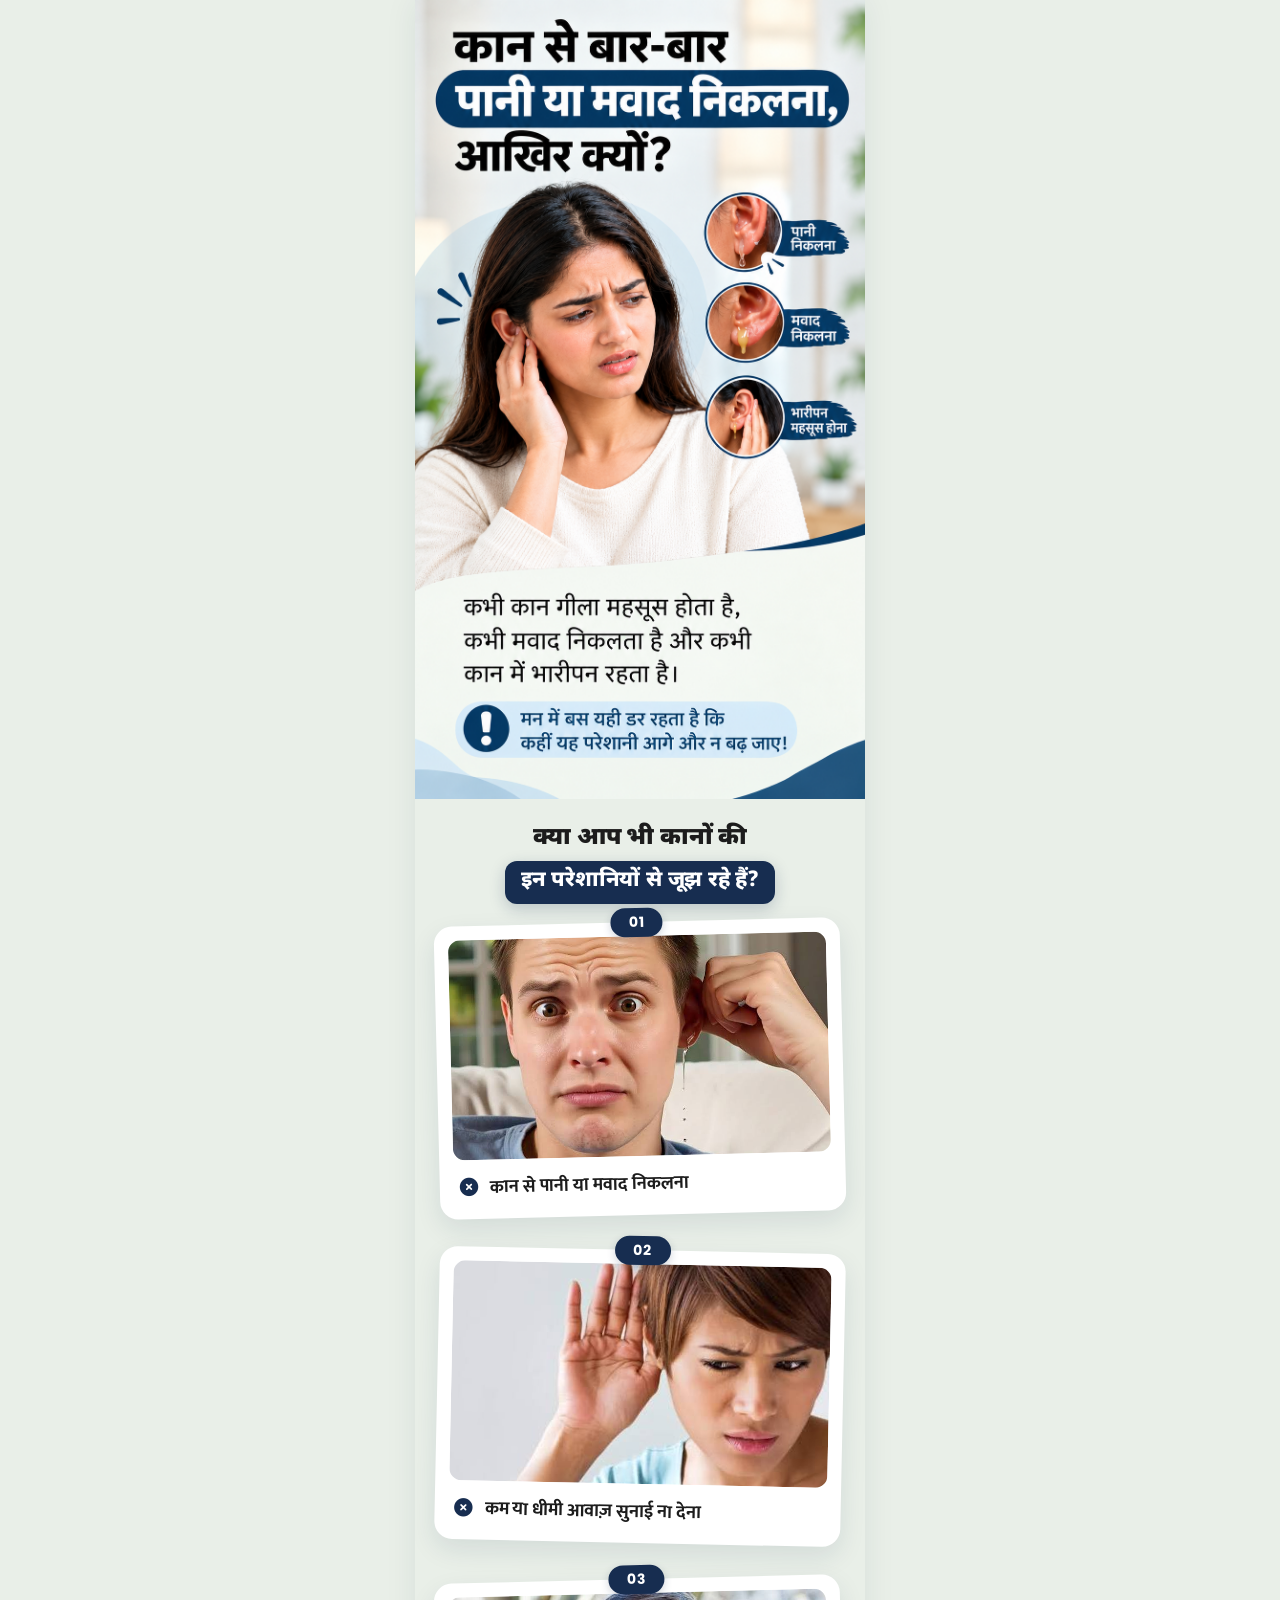
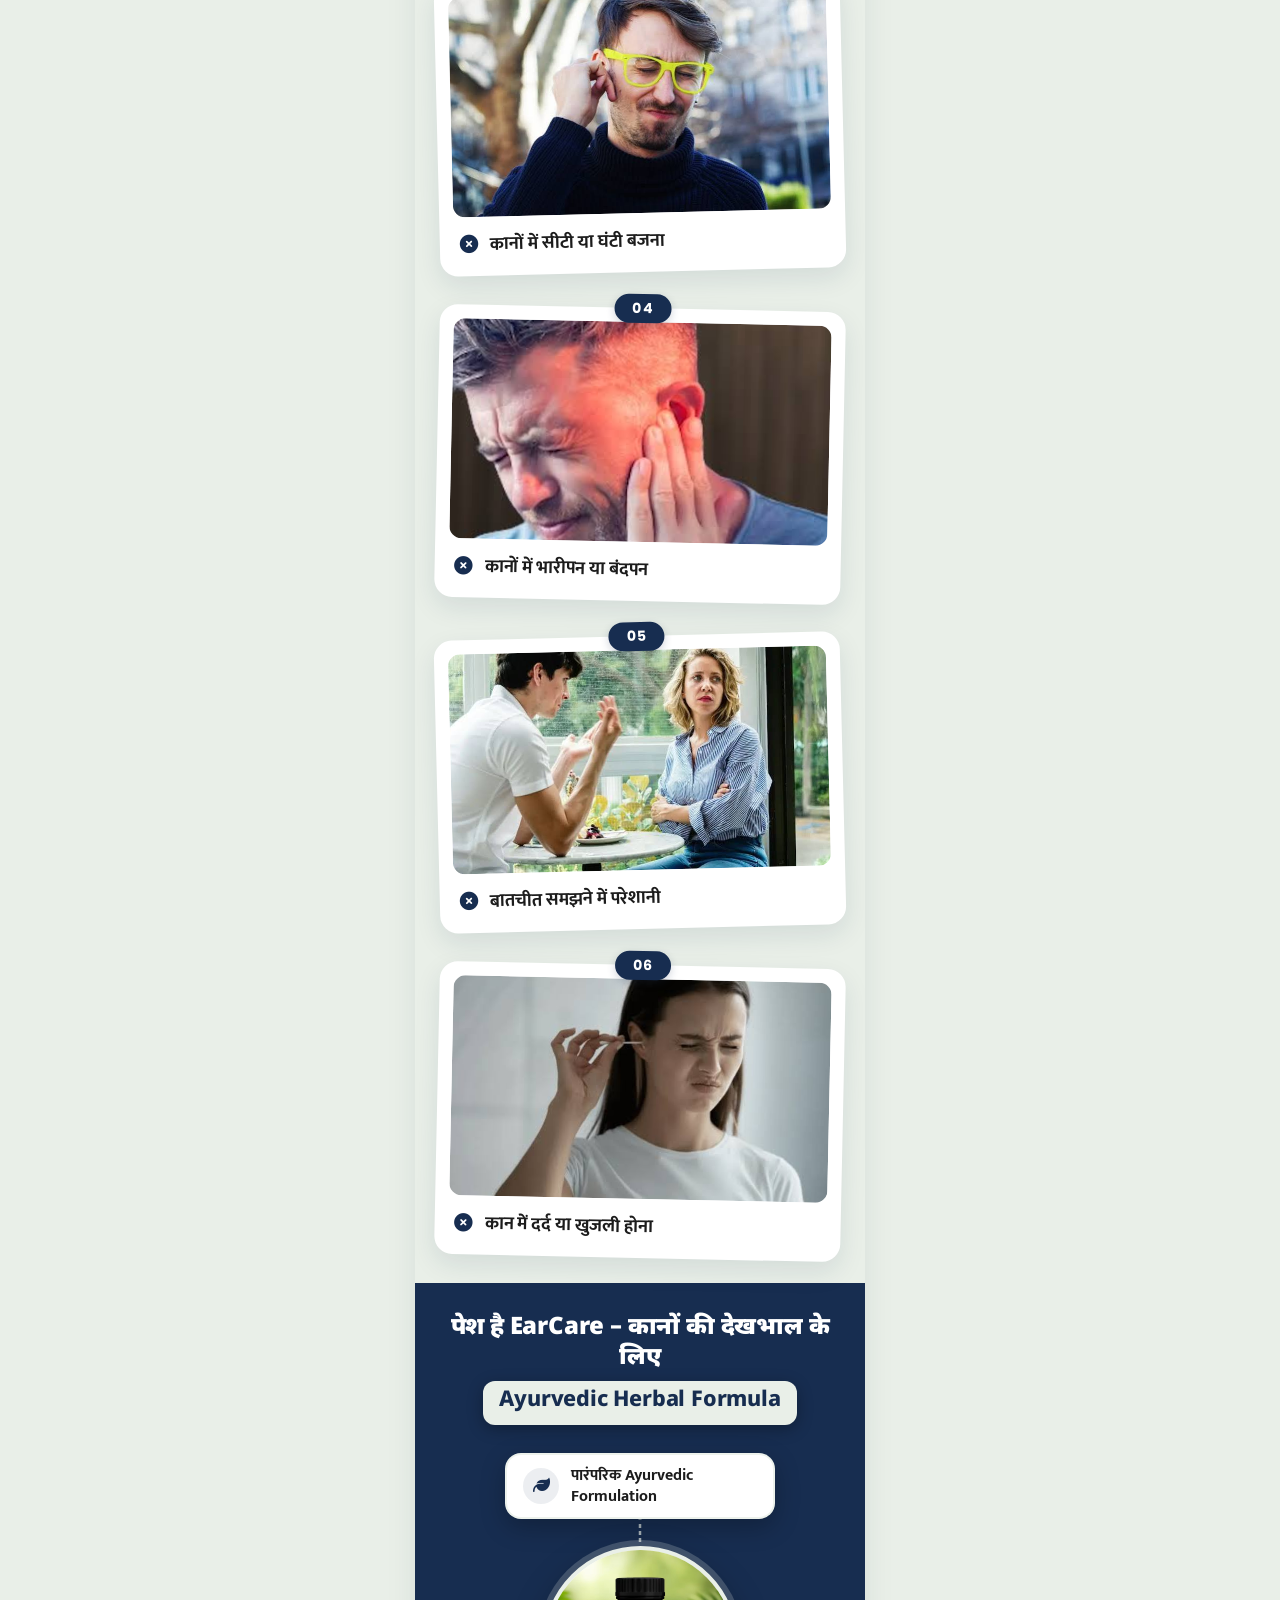
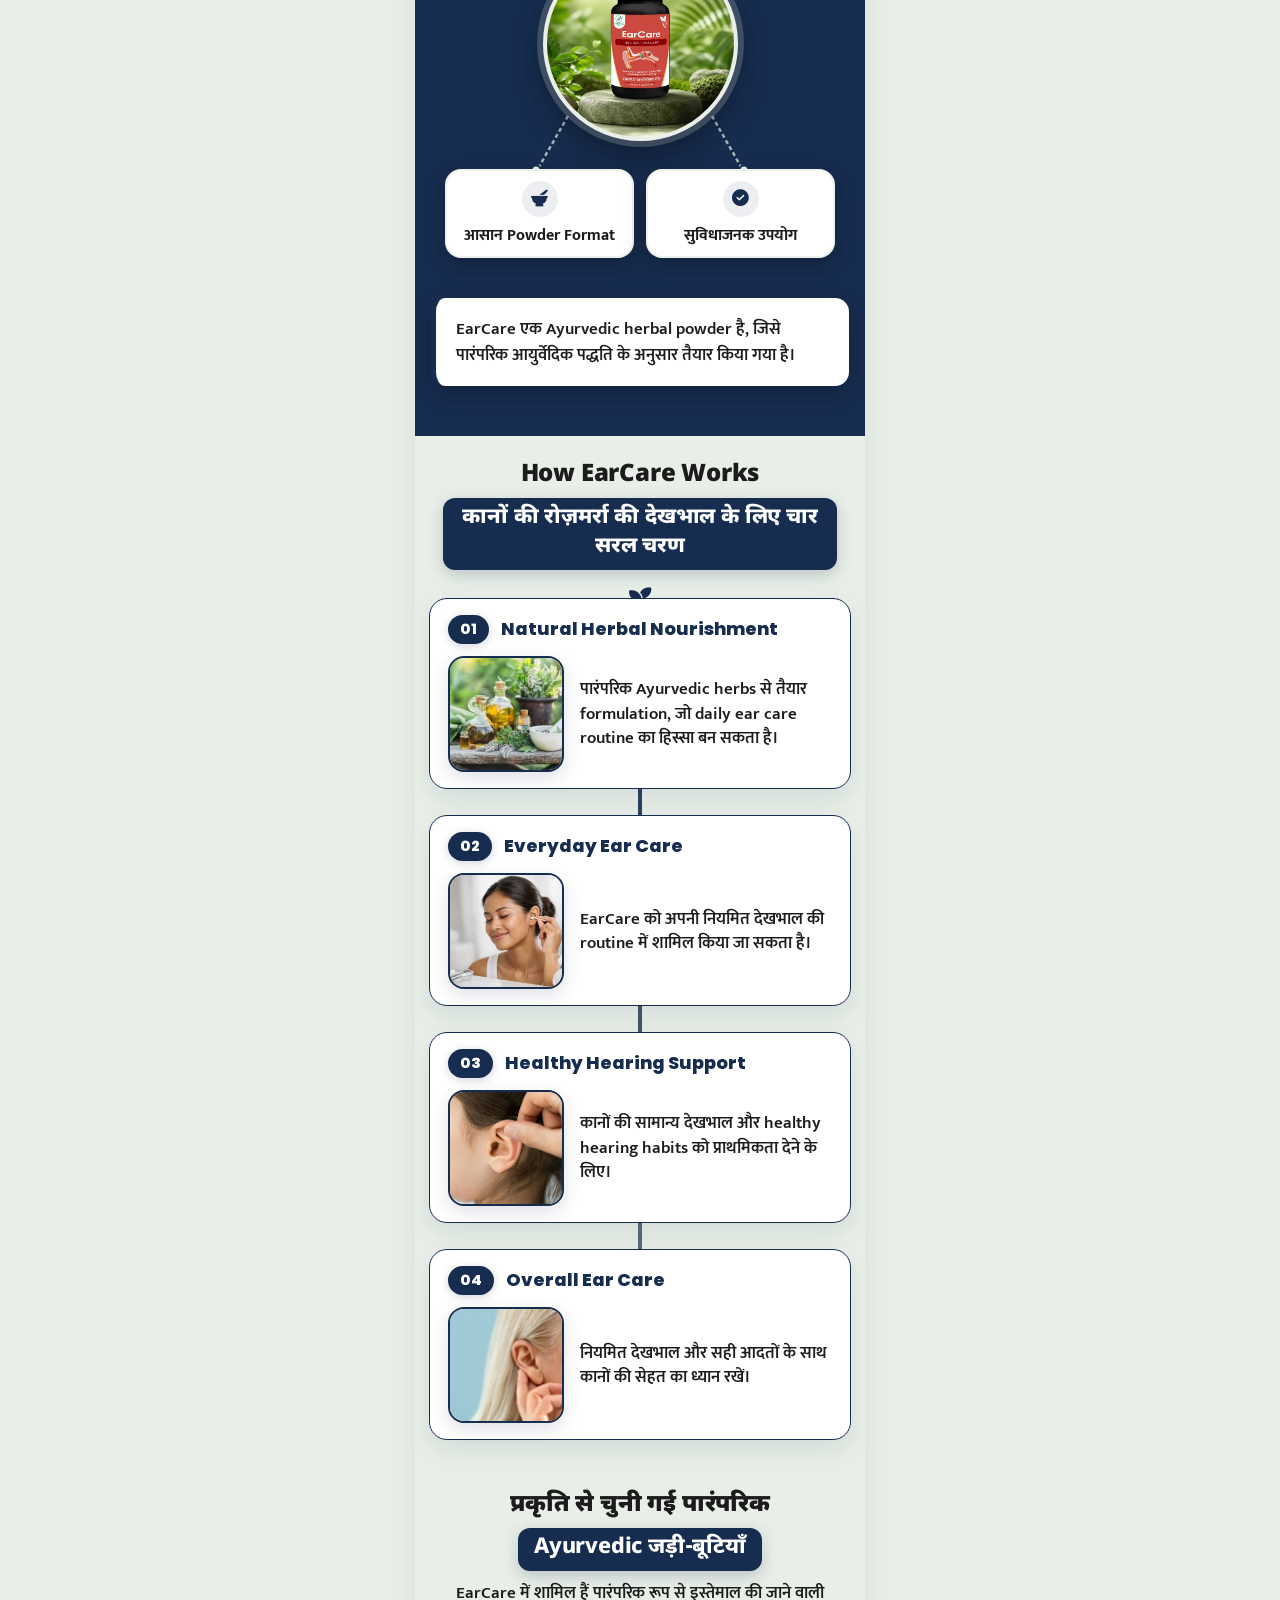
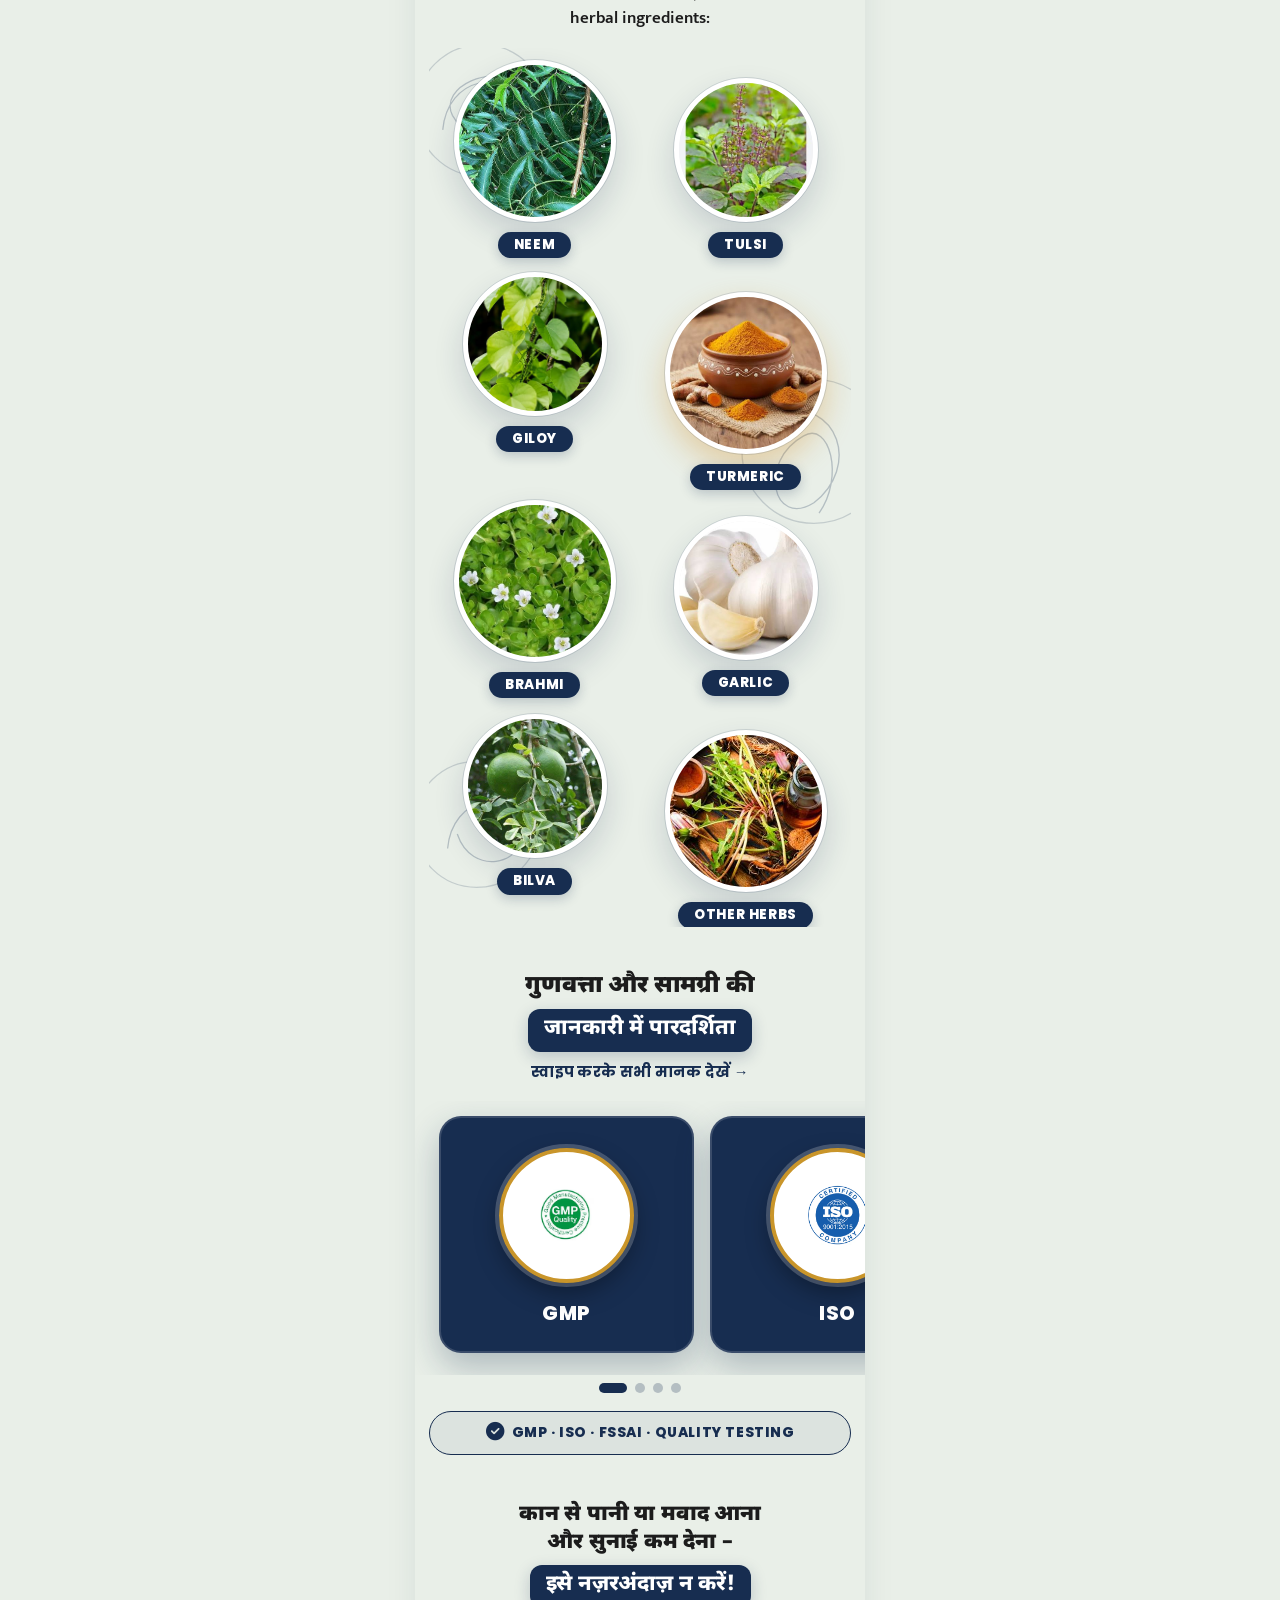
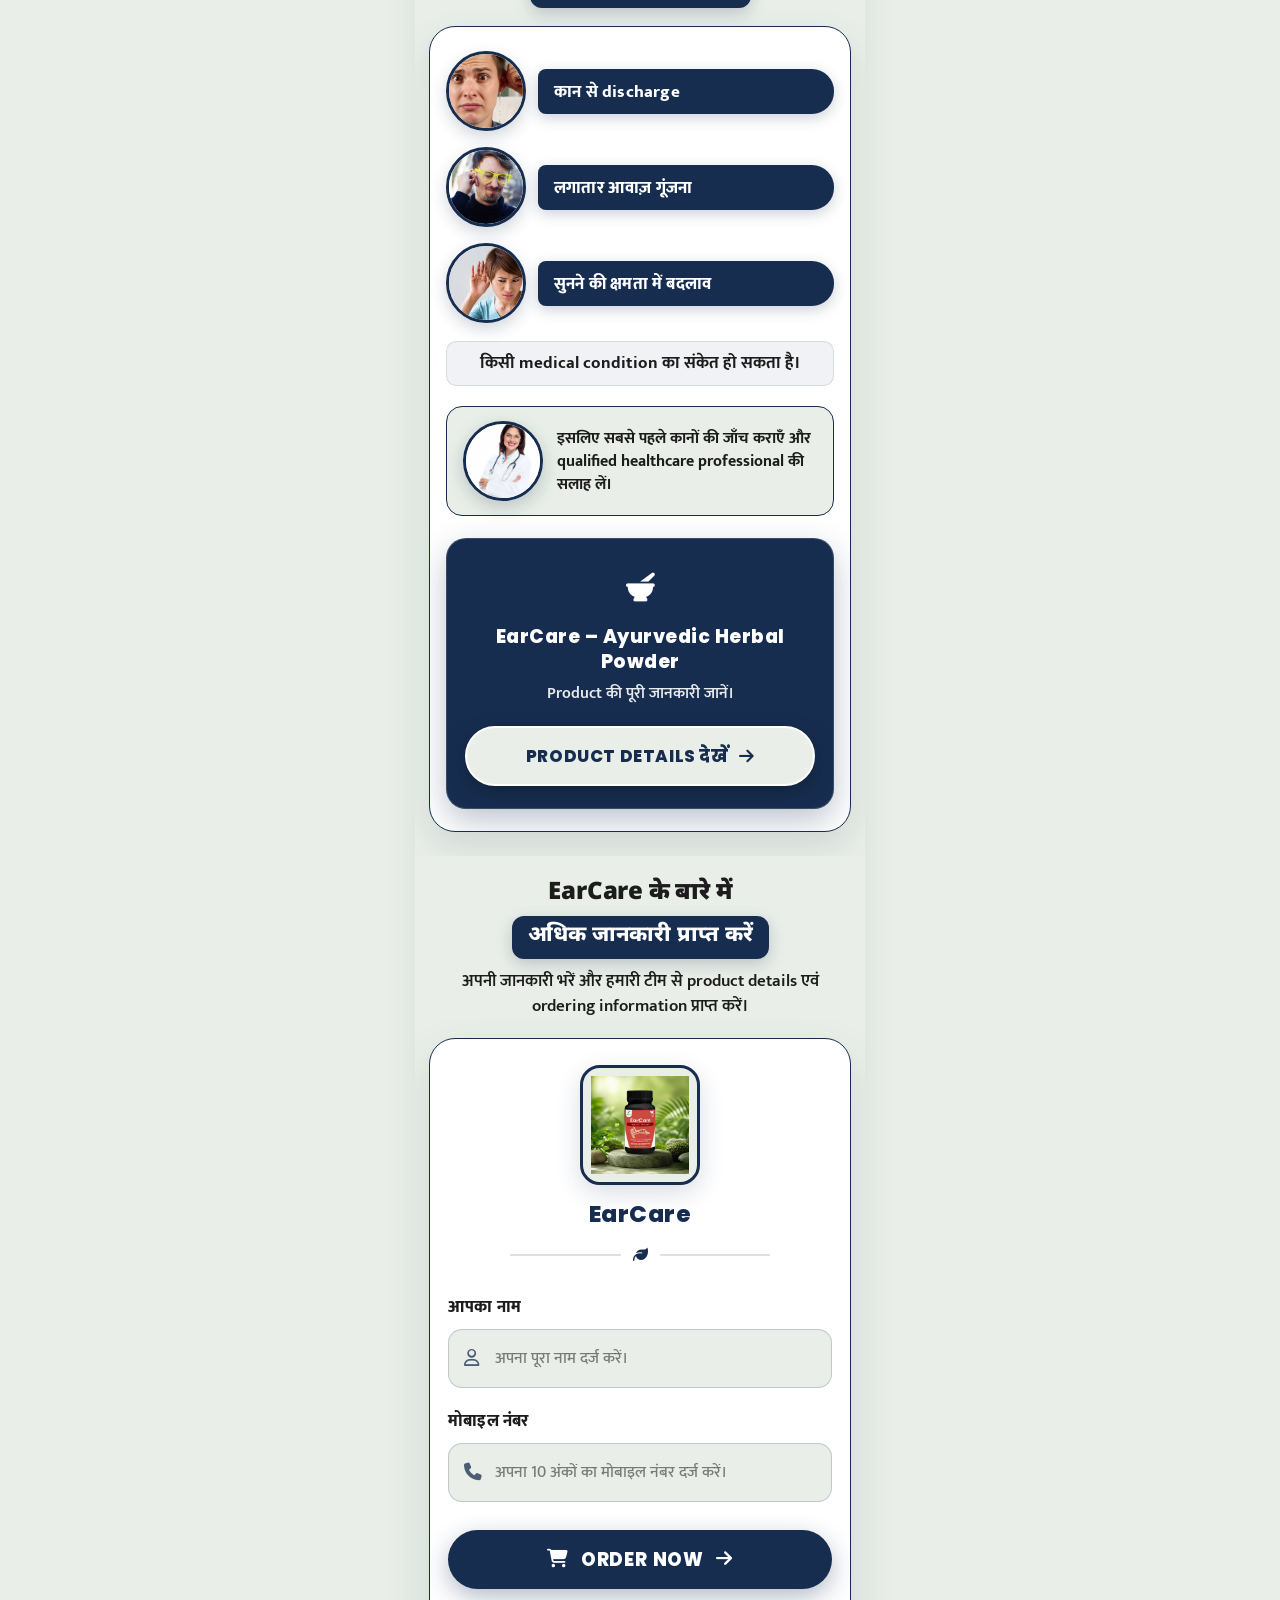
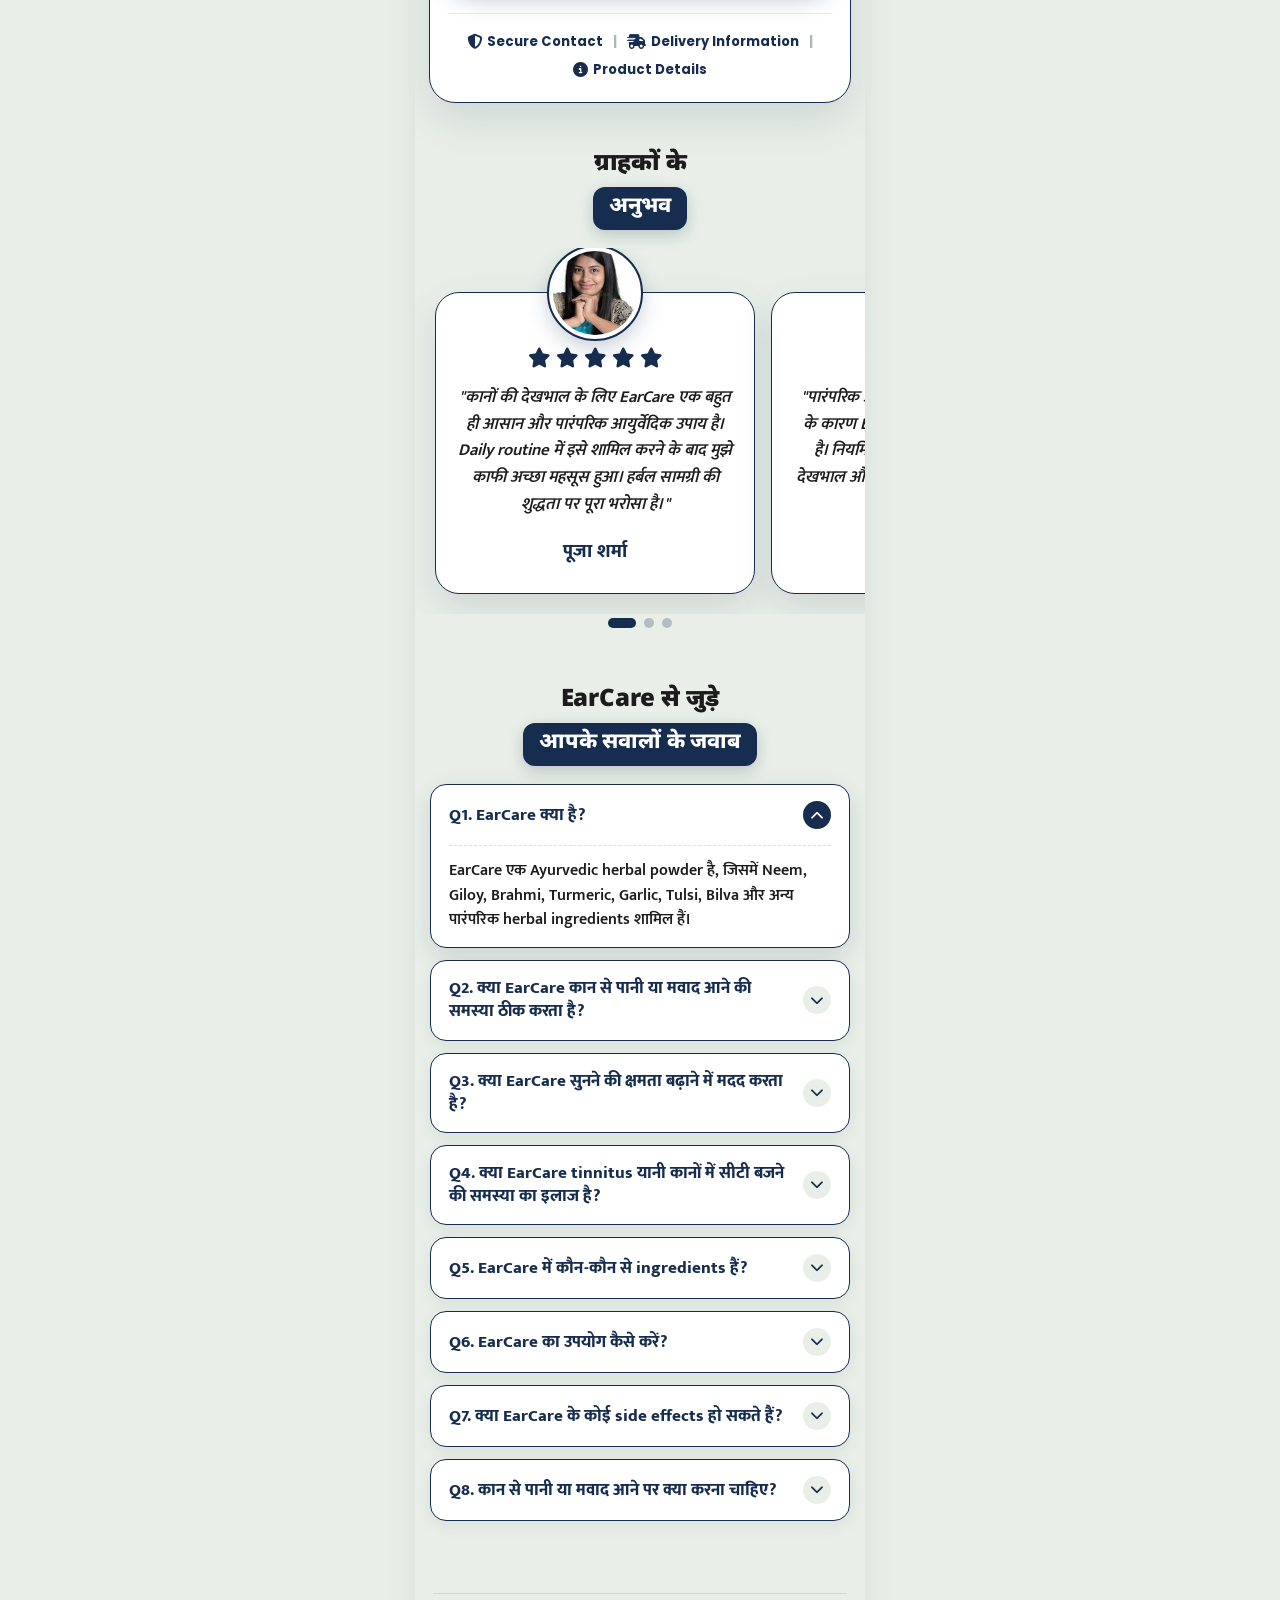
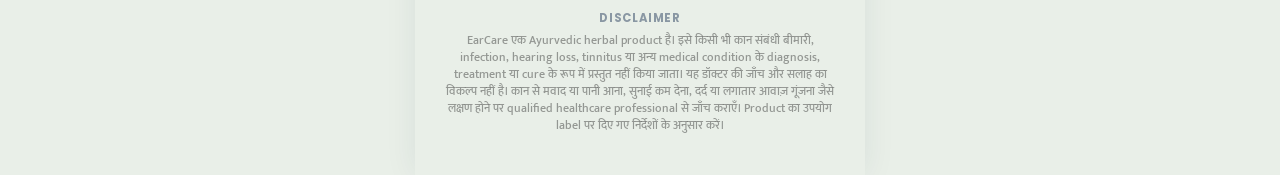
==== commit 879e8a5f: "Fix form validation and block invalid submit" ====
--- a/index.html
+++ b/index.html
@@ -4,11 +4,11 @@
   <meta charset="UTF-8">
   <meta name="viewport" content="width=device-width, initial-scale=1.0">
   <title>Ear Care</title>
-  <link rel="stylesheet" href="style.css?v=2.1">
-  <!-- Google Fonts for crisp & ultra-bold typography -->
+  <link rel="stylesheet" href="style.css?v=16.0">
+  <!-- Google Fonts for crisp, ultra-bold and organic handwritten typography -->
   <link rel="preconnect" href="https://fonts.googleapis.com">
   <link rel="preconnect" href="https://fonts.gstatic.com" crossorigin>
-  <link href="https://fonts.googleapis.com/css2?family=Mukta:wght@600;700;800&family=Noto+Sans+Devanagari:wght@700;800;900&family=Poppins:wght@700;800;900&display=swap" rel="stylesheet">
+  <link href="https://fonts.googleapis.com/css2?family=Kalam:wght@400;700&family=Mukta:wght@600;700;800&family=Noto+Sans+Devanagari:wght@700;800;900&family=Poppins:wght@700;800;900&display=swap" rel="stylesheet">
   <link rel="stylesheet" href="https://cdnjs.cloudflare.com/ajax/libs/font-awesome/6.5.1/css/all.min.css">
 </head>
 <body>
@@ -267,10 +267,10 @@
 
     </section>
 
-    <!-- Page 5 / Section 5: Traditional Ayurvedic Herbs Section (Culinary/Herbal Bowl Style) -->
+    <!-- Page 5 / Section 5: Traditional Ayurvedic Herbs (Organic Culinary Table Platter) -->
     <section class="herbs-section">
       
-      <!-- Section 5 Header (Consistent Two-Tone Badge Style) -->
+      <!-- Section 5 Header (Consistent Navy Pill Style) -->
       <div class="heading-wrapper">
         <h2 class="badge-heading">
           <span class="heading-line-1">प्रकृति से चुनी गई पारंपरिक</span>
@@ -281,95 +281,542 @@
         </p>
       </div>
 
-      <!-- Organic Herbal Dishes Grid (Inspired by Reference Image) -->
-      <div class="herbs-organic-grid">
+      <!-- Organic Culinary Table Canvas (Matching User Reference Image) -->
+      <div class="culinary-table-canvas">
+
+        <!-- Background Continuous Line-Art Contours (Directly from Reference Image) -->
+        <svg class="line-art-contour contour-top-left" viewBox="0 0 160 160" fill="none">
+          <circle cx="80" cy="80" r="68" stroke="#172D50" stroke-width="1.3" opacity="0.18"/>
+          <path d="M40 100 C 45 45, 105 35, 125 75 C 135 105, 75 130, 50 85 C 35 55, 95 30, 115 55" stroke="#172D50" stroke-width="1.3" opacity="0.25"/>
+        </svg>
+
+        <svg class="line-art-contour contour-mid-right" viewBox="0 0 160 180" fill="none">
+          <circle cx="95" cy="85" r="70" stroke="#172D50" stroke-width="1.3" opacity="0.18"/>
+          <path d="M60 45 C 120 35, 140 100, 95 135 C 55 160, 40 95, 85 70 C 110 55, 125 110, 100 145" stroke="#172D50" stroke-width="1.3" opacity="0.25"/>
+        </svg>
+
+        <svg class="line-art-contour contour-bottom-left" viewBox="0 0 160 160" fill="none">
+          <circle cx="75" cy="85" r="65" stroke="#172D50" stroke-width="1.3" opacity="0.18"/>
+          <path d="M45 110 C 50 55, 110 45, 120 95 C 125 125, 70 140, 55 95" stroke="#172D50" stroke-width="1.3" opacity="0.25"/>
+        </svg>
+
+        <!-- Dynamic Culinary Bowls Cluster (Plates Nested Together) -->
+        <div class="culinary-dishes-grid">
+
+          <!-- Dish 1: Neem -->
+          <div class="culinary-dish-card dish-lg dish-pos-1">
+            <div class="ceramic-dish-frame">
+              <img src="neem.jpg" alt="Neem" class="dish-photo">
+            </div>
+            <span class="dish-name-pill">Neem</span>
+          </div>
+
+          <!-- Dish 2: Tulsi -->
+          <div class="culinary-dish-card dish-md dish-pos-2">
+            <div class="ceramic-dish-frame">
+              <img src="tulsi.jpg" alt="Tulsi" class="dish-photo">
+            </div>
+            <span class="dish-name-pill">Tulsi</span>
+          </div>
+
+          <!-- Dish 3: Giloy -->
+          <div class="culinary-dish-card dish-md dish-pos-3">
+            <div class="ceramic-dish-frame">
+              <img src="giloe.jpg" alt="Giloy" class="dish-photo">
+            </div>
+            <span class="dish-name-pill">Giloy</span>
+          </div>
+
+          <!-- Dish 4: Turmeric -->
+          <div class="culinary-dish-card dish-lg dish-pos-4">
+            <div class="ceramic-dish-frame dish-warm-rim">
+              <img src="turmaricjpg.jpg" alt="Turmeric" class="dish-photo">
+            </div>
+            <span class="dish-name-pill">Turmeric</span>
+          </div>
+
+          <!-- Dish 5: Brahmi -->
+          <div class="culinary-dish-card dish-lg dish-pos-5">
+            <div class="ceramic-dish-frame">
+              <img src="brahmi.jpg" alt="Brahmi" class="dish-photo">
+            </div>
+            <span class="dish-name-pill">Brahmi</span>
+          </div>
+
+          <!-- Dish 6: Garlic -->
+          <div class="culinary-dish-card dish-md dish-pos-6">
+            <div class="ceramic-dish-frame">
+              <img src="garlic.jpg" alt="Garlic" class="dish-photo">
+            </div>
+            <span class="dish-name-pill">Garlic</span>
+          </div>
+
+          <!-- Dish 7: Bilva -->
+          <div class="culinary-dish-card dish-md dish-pos-7">
+            <div class="ceramic-dish-frame">
+              <img src="bilva.jpg" alt="Bilva" class="dish-photo">
+            </div>
+            <span class="dish-name-pill">Bilva</span>
+          </div>
+
+          <!-- Dish 8: Other Herbal Ingredients -->
+          <div class="culinary-dish-card dish-lg dish-pos-8">
+            <div class="ceramic-dish-frame">
+              <img src="images (6).jpg" alt="Other Herbal Ingredients" class="dish-photo">
+            </div>
+            <span class="dish-name-pill">Other Herbs</span>
+          </div>
+
+        </div>
+
+      </div>
+
+    </section>
+
+    <!-- Page 6 / Section 6: Quality & Transparency (Horizontal Swipeable Trust Cards Carousel) -->
+    <section class="quality-transparency-section">
+      
+      <!-- Heading in Consistent Two-Tone Pill Badge Style -->
+      <div class="heading-wrapper">
+        <h2 class="badge-heading">
+          <span class="heading-line-1">गुणवत्ता और सामग्री की</span>
+          <span class="heading-badge">जानकारी में पारदर्शिता</span>
+        </h2>
+        <p class="swipe-hint-text">स्वाइप करके सभी मानक देखें →</p>
+      </div>
+
+      <!-- Horizontal Swipeable Carousel (Matching User Reference Image) -->
+      <div class="quality-carousel-stage">
+        <div class="quality-carousel-track" id="qualityCarousel">
+
+          <!-- Card 1: GMP -->
+          <div class="quality-carousel-card">
+            <div class="carousel-seal-wrap">
+              <img src="cert1.avif" alt="GMP Certified" class="carousel-seal-img">
+            </div>
+            <h3 class="carousel-card-title">GMP</h3>
+          </div>
+
+          <!-- Card 2: ISO -->
+          <div class="quality-carousel-card">
+            <div class="carousel-seal-wrap">
+              <img src="iso.avif" alt="ISO Certified" class="carousel-seal-img">
+            </div>
+            <h3 class="carousel-card-title">ISO</h3>
+          </div>
+
+          <!-- Card 3: FSSAI -->
+          <div class="quality-carousel-card">
+            <div class="carousel-seal-wrap">
+              <img src="cert3.avif" alt="FSSAI Standards" class="carousel-seal-img">
+            </div>
+            <h3 class="carousel-card-title">FSSAI</h3>
+          </div>
+
+          <!-- Card 4: Quality Testing -->
+          <div class="quality-carousel-card">
+            <div class="carousel-seal-wrap">
+              <img src="cert4.avif" alt="Quality Testing Certified" class="carousel-seal-img">
+            </div>
+            <h3 class="carousel-card-title">Quality Testing</h3>
+          </div>
+
+        </div>
+
+        <!-- Carousel Pagination Indicator Dots -->
+        <div class="carousel-dots-row">
+          <span class="carousel-dot active"></span>
+          <span class="carousel-dot"></span>
+          <span class="carousel-dot"></span>
+          <span class="carousel-dot"></span>
+        </div>
+      </div>
+
+      <!-- Official Quality Assurance Strip -->
+      <div class="quality-summary-strip">
+        <span class="summary-check-icon"><i class="fa-solid fa-circle-check"></i></span>
+        <span class="summary-text">GMP · ISO · FSSAI · Quality Testing</span>
+      </div>
+
+    </section>
+
+    <!-- Page 7 / Section 7: Final CTA (Medical Awareness & Product Details) -->
+    <section class="final-cta-section" id="finalCTA">
+      
+      <!-- Section 7 Heading (Consistent Two-Tone Pill Badge Style) -->
+      <div class="heading-wrapper">
+        <h2 class="badge-heading">
+          <span class="heading-line-1 heading-long">कान से पानी या मवाद आना<br>और सुनाई कम देना –</span>
+          <span class="heading-badge">इसे नज़रअंदाज़ न करें!</span>
+        </h2>
+      </div>
+
+      <div class="final-cta-card">
+
+        <!-- Main Content Body -->
+        <div class="cta-card-body">
+
+          <!-- Symptoms Visual Stack (Matching Reference Design: Circular Images + Navy Callout Badges) -->
+          <div class="symptoms-visual-stack">
+
+            <!-- Item 1: कान से discharge -->
+            <div class="symptom-visual-item">
+              <div class="symptom-circle-frame">
+                <img src="images.jpg" alt="कान से discharge" class="symptom-circle-img">
+              </div>
+              <div class="symptom-callout-badge">
+                <span class="symptom-badge-text">कान से discharge</span>
+              </div>
+            </div>
+
+            <!-- Item 2: लगातार आवाज़ गूंजना -->
+            <div class="symptom-visual-item">
+              <div class="symptom-circle-frame">
+                <img src="images (2).jpg" alt="लगातार आवाज़ गूंजना" class="symptom-circle-img">
+              </div>
+              <div class="symptom-callout-badge">
+                <span class="symptom-badge-text">लगातार आवाज़ गूंजना</span>
+              </div>
+            </div>
+
+            <!-- Item 3: सुनने की क्षमता में बदलाव -->
+            <div class="symptom-visual-item">
+              <div class="symptom-circle-frame">
+                <img src="images (1).jpg" alt="सुनने की क्षमता में बदलाव" class="symptom-circle-img">
+              </div>
+              <div class="symptom-callout-badge">
+                <span class="symptom-badge-text">सुनने की क्षमता में बदलाव</span>
+              </div>
+            </div>
+
+          </div>
+
+          <!-- Symptoms Conclusion -->
+          <p class="symptoms-conclusion-text">
+            किसी medical condition का संकेत हो सकता है।
+          </p>
+
+          <!-- Medical Advice Box with Doctor Image -->
+          <div class="cta-advice-box">
+            <div class="advice-doctor-wrap">
+              <img src="doctor image.webp" alt="Doctor Healthcare Professional" class="advice-doctor-img">
+            </div>
+            <p class="advice-text">
+              इसलिए सबसे पहले कानों की जाँच कराएँ और qualified healthcare professional की सलाह लें।
+            </p>
+          </div>
+
+          <!-- Product & Action Card -->
+          <div class="cta-product-box">
+            <div class="product-box-badge-icon">
+              <i class="fa-solid fa-mortar-pestle"></i>
+            </div>
+            <h3 class="product-box-title">EarCare – Ayurvedic Herbal Powder</h3>
+            <p class="product-box-desc">
+              Product की पूरी जानकारी जानें।
+            </p>
+            <a href="#order" class="product-cta-btn">
+              <span>PRODUCT DETAILS देखें</span>
+              <i class="fa-solid fa-arrow-right"></i>
+            </a>
+          </div>
+
+        </div>
+
+      </div>
+
+    </section>
+
+    <!-- Page 8 / Section 8: ORDER NOW (Order Form & Contact) -->
+    <section class="order-section" id="order">
+      
+      <!-- Section 8 Heading (Consistent Two-Tone Pill Badge Style) -->
+      <div class="heading-wrapper">
+        <h2 class="badge-heading">
+          <span class="heading-line-1">EarCare के बारे में</span>
+          <span class="heading-badge">अधिक जानकारी प्राप्त करें</span>
+        </h2>
+        <p class="order-sub-desc">
+          अपनी जानकारी भरें और हमारी टीम से product details एवं ordering information प्राप्त करें।
+        </p>
+      </div>
+
+      <!-- Order Form Card Container (Matching Reference Image Layout) -->
+      <div class="order-card-container">
         
-        <!-- Herb 1: Neem -->
-        <div class="herb-dish-card">
-          <div class="herb-bowl-wrap">
-            <img src="neem.jpg" alt="Neem" class="herb-bowl-img">
-          </div>
-          <div class="herb-label-badge">
-            <span class="herb-name">Neem</span>
-          </div>
-        </div>
-
-        <!-- Herb 2: Giloy -->
-        <div class="herb-dish-card">
-          <div class="herb-bowl-wrap">
-            <img src="giloe.jpg" alt="Giloy" class="herb-bowl-img">
-          </div>
-          <div class="herb-label-badge">
-            <span class="herb-name">Giloy</span>
-          </div>
-        </div>
-
-        <!-- Herb 3: Brahmi -->
-        <div class="herb-dish-card">
-          <div class="herb-bowl-wrap">
-            <img src="brahmi.jpg" alt="Brahmi" class="herb-bowl-img">
-          </div>
-          <div class="herb-label-badge">
-            <span class="herb-name">Brahmi</span>
-          </div>
-        </div>
-
-        <!-- Herb 4: Turmeric -->
-        <div class="herb-dish-card">
-          <div class="herb-bowl-wrap">
-            <img src="turmaricjpg.jpg" alt="Turmeric" class="herb-bowl-img">
-          </div>
-          <div class="herb-label-badge">
-            <span class="herb-name">Turmeric</span>
-          </div>
-        </div>
-
-        <!-- Herb 5: Garlic -->
-        <div class="herb-dish-card">
-          <div class="herb-bowl-wrap">
-            <img src="garlic.jpg" alt="Garlic" class="herb-bowl-img">
-          </div>
-          <div class="herb-label-badge">
-            <span class="herb-name">Garlic</span>
-          </div>
-        </div>
-
-        <!-- Herb 6: Tulsi -->
-        <div class="herb-dish-card">
-          <div class="herb-bowl-wrap">
-            <img src="tulsi.jpg" alt="Tulsi" class="herb-bowl-img">
-          </div>
-          <div class="herb-label-badge">
-            <span class="herb-name">Tulsi</span>
-          </div>
-        </div>
-
-        <!-- Herb 7: Bilva -->
-        <div class="herb-dish-card">
-          <div class="herb-bowl-wrap">
-            <img src="bilva.jpg" alt="Bilva" class="herb-bowl-img">
-          </div>
-          <div class="herb-label-badge">
-            <span class="herb-name">Bilva</span>
-          </div>
-        </div>
-
-        <!-- Herb 8: Other Herbal Ingredients -->
-        <div class="herb-dish-card">
-          <div class="herb-bowl-wrap">
-            <img src="images (6).jpg" alt="Other Herbal Ingredients" class="herb-bowl-img">
-          </div>
-          <div class="herb-label-badge">
-            <span class="herb-name">Other Herbal Ingredients</span>
-          </div>
-        </div>
-
-      </div>
-
+        <!-- Top Product Showcase Frame -->
+        <div class="order-product-header">
+          <div class="order-product-frame">
+            <img src="product.jpeg" alt="EarCare" class="order-product-img">
+          </div>
+          <h3 class="order-product-name">EarCare</h3>
+          <div class="order-leaf-divider">
+            <span class="divider-line"></span>
+            <span class="divider-icon"><i class="fa-solid fa-leaf"></i></span>
+            <span class="divider-line"></span>
+          </div>
+        </div>
+
+        <!-- The Order Form -->
+        <form class="order-form" id="orderForm" onsubmit="event.preventDefault(); alert('धन्यवाद! आपकी जानकारी दर्ज कर ली गई है। हमारी टीम जल्द ही आपसे संपर्क करेगी।');">
+          
+          <!-- Field 1: Name -->
+          <div class="form-group">
+            <label class="form-label" for="userName">आपका नाम</label>
+            <div class="form-input-wrap">
+              <span class="input-icon"><i class="fa-regular fa-user"></i></span>
+              <input type="text" id="userName" name="name" class="form-input" placeholder="अपना पूरा नाम दर्ज करें।" required>
+            </div>
+          </div>
+
+          <!-- Field 2: Mobile Number -->
+          <div class="form-group">
+            <label class="form-label" for="userPhone">मोबाइल नंबर</label>
+            <div class="form-input-wrap">
+              <span class="input-icon"><i class="fa-solid fa-phone"></i></span>
+              <input type="tel" id="userPhone" name="phone" class="form-input" placeholder="अपना 10 अंकों का मोबाइल नंबर दर्ज करें।" pattern="[0-9]{10}" maxlength="10" required>
+            </div>
+          </div>
+
+          <!-- Submit Button -->
+          <button type="submit" class="order-submit-btn">
+            <i class="fa-solid fa-cart-shopping"></i>
+            <span>ORDER NOW</span>
+            <i class="fa-solid fa-arrow-right"></i>
+          </button>
+
+        </form>
+
+        <!-- Trust Badges Strip -->
+        <div class="order-trust-strip">
+          <span class="trust-item"><i class="fa-solid fa-shield-halved"></i> Secure Contact</span>
+          <span class="trust-divider">|</span>
+          <span class="trust-item"><i class="fa-solid fa-truck-fast"></i> Delivery Information</span>
+          <span class="trust-divider">|</span>
+          <span class="trust-item"><i class="fa-solid fa-circle-info"></i> Product Details</span>
+        </div>
+
+      </div>
+
+    </section>
+
+    <!-- Page 9 / Section 9: Customer Testimonials (ग्राहकों के अनुभव) -->
+    <section class="testimonials-section" id="testimonials">
+      
+      <!-- Section 9 Heading (Consistent Two-Tone Pill Badge Style) -->
+      <div class="heading-wrapper">
+        <h2 class="badge-heading">
+          <span class="heading-line-1">ग्राहकों के</span>
+          <span class="heading-badge">अनुभव</span>
+        </h2>
+      </div>
+
+      <!-- Testimonials Carousel Stage -->
+      <div class="testimonials-stage">
+        
+        <div class="testimonials-track" id="testimonialsTrack">
+
+          <!-- Card 1: Pooja Sharma -->
+          <div class="testimonial-card">
+            <div class="testi-avatar-frame">
+              <img src="pooja.jpg" alt="Pooja Sharma" class="testi-avatar-img">
+            </div>
+            <div class="testi-stars-row">
+              <i class="fa-solid fa-star"></i>
+              <i class="fa-solid fa-star"></i>
+              <i class="fa-solid fa-star"></i>
+              <i class="fa-solid fa-star"></i>
+              <i class="fa-solid fa-star"></i>
+            </div>
+            <p class="testi-quote-text">
+              "कानों की देखभाल के लिए EarCare एक बहुत ही आसान और पारंपरिक आयुर्वेदिक उपाय है। Daily routine में इसे शामिल करने के बाद मुझे काफी अच्छा महसूस हुआ। हर्बल सामग्री की शुद्धता पर पूरा भरोसा है।"
+            </p>
+            <h3 class="testi-author-name">पूजा शर्मा</h3>
+          </div>
+
+          <!-- Card 2: Deepak Kumar -->
+          <div class="testimonial-card">
+            <div class="testi-avatar-frame">
+              <img src="deepak.jpg" alt="Deepak Kumar" class="testi-avatar-img">
+            </div>
+            <div class="testi-stars-row">
+              <i class="fa-solid fa-star"></i>
+              <i class="fa-solid fa-star"></i>
+              <i class="fa-solid fa-star"></i>
+              <i class="fa-solid fa-star"></i>
+              <i class="fa-solid fa-star"></i>
+            </div>
+            <p class="testi-quote-text">
+              "पारंपरिक आयुर्वेदिक जड़ी-बूटियों से बना होने के कारण EarCare पर भरोसा करना आसान है। नियमित इस्तेमाल से कानों की सामान्य देखभाल और रूटीन में बहुत मदद मिली है। बहुत ही बढ़िया प्रोडक्ट है।"
+            </p>
+            <h3 class="testi-author-name">दीपक कुमार</h3>
+          </div>
+
+          <!-- Card 3: Ajay Bhal -->
+          <div class="testimonial-card">
+            <div class="testi-avatar-frame">
+              <img src="ajay.jpg" alt="Ajay Bhal" class="testi-avatar-img">
+            </div>
+            <div class="testi-stars-row">
+              <i class="fa-solid fa-star"></i>
+              <i class="fa-solid fa-star"></i>
+              <i class="fa-solid fa-star"></i>
+              <i class="fa-solid fa-star"></i>
+              <i class="fa-solid fa-star"></i>
+            </div>
+            <p class="testi-quote-text">
+              "EarCare का powder format इस्तेमाल करने में बेहद सुविधाजनक है। गुणवत्ता और सामग्री की जानकारी में पारदर्शिता देखकर मुझे यह बहुत पसंद आया। हर किसी को इसे अपनी केयर रूटीन में रखना चाहिए।"
+            </p>
+            <h3 class="testi-author-name">अजय भाल</h3>
+          </div>
+
+        </div>
+
+        <!-- Carousel Pagination Dots -->
+        <div class="testi-dots-row">
+          <span class="testi-dot active"></span>
+          <span class="testi-dot"></span>
+          <span class="testi-dot"></span>
+        </div>
+
+      </div>
+
+    </section>
+
+    <!-- Page 10 / Section 10: FAQ (EarCare से जुड़े आपके सवालों के जवाब) -->
+    <section class="faq-section" id="faq">
+      
+      <!-- Section 10 Heading (Consistent Two-Tone Pill Badge Style) -->
+      <div class="heading-wrapper">
+        <h2 class="badge-heading">
+          <span class="heading-line-1">EarCare से जुड़े</span>
+          <span class="heading-badge">आपके सवालों के जवाब</span>
+        </h2>
+      </div>
+
+      <!-- FAQ Accordion Container -->
+      <div class="faq-accordion-list">
+
+        <!-- Q1 -->
+        <div class="faq-item active">
+          <button class="faq-question-btn" type="button">
+            <span class="faq-q-text">Q1. EarCare क्या है?</span>
+            <span class="faq-chevron"><i class="fa-solid fa-chevron-down"></i></span>
+          </button>
+          <div class="faq-answer-panel">
+            <p class="faq-answer-text">
+              EarCare एक Ayurvedic herbal powder है, जिसमें Neem, Giloy, Brahmi, Turmeric, Garlic, Tulsi, Bilva और अन्य पारंपरिक herbal ingredients शामिल हैं।
+            </p>
+          </div>
+        </div>
+
+        <!-- Q2 -->
+        <div class="faq-item">
+          <button class="faq-question-btn" type="button">
+            <span class="faq-q-text">Q2. क्या EarCare कान से पानी या मवाद आने की समस्या ठीक करता है?</span>
+            <span class="faq-chevron"><i class="fa-solid fa-chevron-down"></i></span>
+          </button>
+          <div class="faq-answer-panel">
+            <p class="faq-answer-text">
+              नहीं। EarCare को कान से पानी या मवाद आने के इलाज के रूप में प्रस्तुत नहीं किया जाना चाहिए। ऐसे लक्षण infection या अन्य medical condition का संकेत हो सकते हैं। डॉक्टर से जाँच कराएँ।
+            </p>
+          </div>
+        </div>
+
+        <!-- Q3 -->
+        <div class="faq-item">
+          <button class="faq-question-btn" type="button">
+            <span class="faq-q-text">Q3. क्या EarCare सुनने की क्षमता बढ़ाने में मदद करता है?</span>
+            <span class="faq-chevron"><i class="fa-solid fa-chevron-down"></i></span>
+          </button>
+          <div class="faq-answer-panel">
+            <p class="faq-answer-text">
+              EarCare को hearing loss या सुनने की क्षमता में सुधार के प्रमाणित उपचार के रूप में प्रस्तुत नहीं किया जाना चाहिए। सुनने में परेशानी होने पर ENT specialist से सलाह लें।
+            </p>
+          </div>
+        </div>
+
+        <!-- Q4 -->
+        <div class="faq-item">
+          <button class="faq-question-btn" type="button">
+            <span class="faq-q-text">Q4. क्या EarCare tinnitus यानी कानों में सीटी बजने की समस्या का इलाज है?</span>
+            <span class="faq-chevron"><i class="fa-solid fa-chevron-down"></i></span>
+          </button>
+          <div class="faq-answer-panel">
+            <p class="faq-answer-text">
+              नहीं। EarCare tinnitus का प्रमाणित इलाज नहीं है। लगातार घंटी या सीटी जैसी आवाज़ आने पर चिकित्सकीय जाँच कराएँ।
+            </p>
+          </div>
+        </div>
+
+        <!-- Q5 -->
+        <div class="faq-item">
+          <button class="faq-question-btn" type="button">
+            <span class="faq-q-text">Q5. EarCare में कौन-कौन से ingredients हैं?</span>
+            <span class="faq-chevron"><i class="fa-solid fa-chevron-down"></i></span>
+          </button>
+          <div class="faq-answer-panel">
+            <p class="faq-answer-text">
+              इसमें Neem, Giloy, Brahmi, Turmeric, Garlic, Tulsi, Bilva और अन्य herbal ingredients शामिल हैं। पूरी ingredient list product label पर देखें।
+            </p>
+          </div>
+        </div>
+
+        <!-- Q6 -->
+        <div class="faq-item">
+          <button class="faq-question-btn" type="button">
+            <span class="faq-q-text">Q6. EarCare का उपयोग कैसे करें?</span>
+            <span class="faq-chevron"><i class="fa-solid fa-chevron-down"></i></span>
+          </button>
+          <div class="faq-answer-panel">
+            <p class="faq-answer-text">
+              Product का उपयोग केवल उसके label पर दिए गए निर्देशों के अनुसार करें। इसके उपयोग के तरीके या मात्रा को लेकर संदेह होने पर qualified healthcare professional से सलाह लें।
+            </p>
+          </div>
+        </div>
+
+        <!-- Q7 -->
+        <div class="faq-item">
+          <button class="faq-question-btn" type="button">
+            <span class="faq-q-text">Q7. क्या EarCare के कोई side effects हो सकते हैं?</span>
+            <span class="faq-chevron"><i class="fa-solid fa-chevron-down"></i></span>
+          </button>
+          <div class="faq-answer-panel">
+            <p class="faq-answer-text">
+              किसी भी herbal product से कुछ लोगों को एलर्जी या अन्य प्रतिकूल प्रतिक्रिया हो सकती है। Product label पढ़ें और किसी परेशानी की स्थिति में उपयोग बंद करके चिकित्सकीय सलाह लें।
+            </p>
+          </div>
+        </div>
+
+        <!-- Q8 -->
+        <div class="faq-item">
+          <button class="faq-question-btn" type="button">
+            <span class="faq-q-text">Q8. कान से पानी या मवाद आने पर क्या करना चाहिए?</span>
+            <span class="faq-chevron"><i class="fa-solid fa-chevron-down"></i></span>
+          </button>
+          <div class="faq-answer-panel">
+            <p class="faq-answer-text">
+              कान में कोई तेल, पाउडर, घरेलू पदार्थ या अन्य वस्तु न डालें। कान को सूखा रखें और जल्द से जल्द ENT specialist से जाँच कराएँ।
+            </p>
+          </div>
+        </div>
+
+      </div>
+
+    </section>
+
+    <!-- Page 11 / Section 11: DISCLAIMER (Subtle & Low-Key Footer) -->
+    <section class="disclaimer-section" id="disclaimer">
+      <div class="disclaimer-container">
+        <h4 class="disclaimer-title">Disclaimer</h4>
+        <p class="disclaimer-text">
+          EarCare एक Ayurvedic herbal product है। इसे किसी भी कान संबंधी बीमारी, infection, hearing loss, tinnitus या अन्य medical condition के diagnosis, treatment या cure के रूप में प्रस्तुत नहीं किया जाता। यह डॉक्टर की जाँच और सलाह का विकल्प नहीं है। कान से मवाद या पानी आना, सुनाई कम देना, दर्द या लगातार आवाज़ गूंजना जैसे लक्षण होने पर qualified healthcare professional से जाँच कराएँ। Product का उपयोग label पर दिए गए निर्देशों के अनुसार करें।
+        </p>
+      </div>
     </section>
 
   </div>
 
-  <script src="script.js"></script>
+  <script src="script.js?v=16.0"></script>
 </body>
 </html>
--- a/style.css
+++ b/style.css
@@ -47,14 +47,14 @@
 
 /* --- Page 2: Problems Section --- */
 .problems-section {
-  padding: 34px 18px 45px;
+  padding: 24px 16px 26px;
   background-color: var(--bg-color);
 }
 
 /* Big Bold Two-Tone Badge Headings (Used Across All Sections) */
 .heading-wrapper {
   text-align: center;
-  margin-bottom: 32px;
+  margin-bottom: 18px;
   padding: 0 4px;
 }
 
@@ -68,12 +68,19 @@
 .heading-line-1 {
   display: block;
   font-family: 'Noto Sans Devanagari', 'Mukta', 'Poppins', sans-serif;
-  font-size: 1.65rem;
+  font-size: 1.5rem;
   font-weight: 900;
   color: var(--text-color);
-  line-height: 1.28;
+  line-height: 1.25;
   letter-spacing: -0.2px;
   text-align: center;
+}
+
+.heading-line-1.heading-long {
+  font-size: 1.34rem;
+  line-height: 1.32;
+  max-width: 380px;
+  margin: 0 auto;
 }
 
 .heading-badge {
@@ -182,10 +189,20 @@
 /* --- Page 3: Product Section --- */
 .product-section {
   padding: 30px 16px 50px;
+  background-color: var(--highlight-color);
+  border-top: none;
+}
+
+/* Heading in Product Section (Inverted for Dark Navy Background) */
+.product-section .heading-line-1 {
+  color: #FFFFFF;
+}
+
+.product-section .heading-badge {
   background-color: var(--bg-color);
-  border-top: 2px dashed rgba(23, 45, 80, 0.15);
-}
-
+  color: var(--highlight-color);
+  box-shadow: 0 4px 16px rgba(0, 0, 0, 0.3);
+}
 
 /* --- Triangle of Care Diagram (Polished & Seamless Connections) --- */
 .triangle-diagram-stage {
@@ -201,9 +218,9 @@
 /* Card Styling */
 .tri-card {
   background: var(--card-bg);
-  border: 2px solid var(--highlight-color);
+  border: 2px solid rgba(233, 239, 232, 0.8);
   border-radius: 16px;
-  box-shadow: 0 8px 22px rgba(23, 45, 80, 0.1);
+  box-shadow: 0 8px 24px rgba(0, 0, 0, 0.25);
   display: flex;
   align-items: center;
   position: relative;
@@ -213,7 +230,7 @@
 
 .tri-card:hover {
   transform: translateY(-2px);
-  box-shadow: 0 12px 28px rgba(23, 45, 80, 0.16);
+  box-shadow: 0 12px 28px rgba(0, 0, 0, 0.35);
 }
 
 .card-icon-bubble {
@@ -269,14 +286,14 @@
 }
 
 .svg-conn-line {
-  stroke: var(--highlight-color);
+  stroke: rgba(233, 239, 232, 0.7);
   stroke-width: 2.5;
   stroke-dasharray: 4 3;
 }
 
 .svg-conn-dot {
-  fill: var(--highlight-color);
-  stroke: #FFFFFF;
+  fill: #E9EFE8;
+  stroke: var(--highlight-color);
   stroke-width: 2;
 }
 
@@ -287,8 +304,8 @@
   border-radius: 50%;
   overflow: hidden;
   background: #FFFFFF;
-  border: 4.5px solid var(--highlight-color);
-  box-shadow: 0 0 0 6px rgba(23, 45, 80, 0.1), 0 12px 32px rgba(23, 45, 80, 0.22);
+  border: 4.5px solid #E9EFE8;
+  box-shadow: 0 0 0 6px rgba(233, 239, 232, 0.2), 0 14px 35px rgba(0, 0, 0, 0.4);
   z-index: 2;
   position: relative;
   transition: transform 0.3s ease, box-shadow 0.3s ease;
@@ -296,7 +313,7 @@
 
 .tri-product-main:hover {
   transform: scale(1.03);
-  box-shadow: 0 0 0 8px rgba(23, 45, 80, 0.15), 0 16px 40px rgba(23, 45, 80, 0.28);
+  box-shadow: 0 0 0 8px rgba(233, 239, 232, 0.3), 0 18px 45px rgba(0, 0, 0, 0.48);
 }
 
 .tri-product-img {
@@ -331,8 +348,8 @@
   background: var(--card-bg);
   border-radius: 14px;
   padding: 18px 20px;
-  box-shadow: 0 8px 24px rgba(23, 45, 80, 0.08);
-  border-left: 5px solid var(--highlight-color);
+  box-shadow: 0 8px 24px rgba(0, 0, 0, 0.25);
+  border-left: 5px solid #172D50;
   margin-top: 25px;
 }
 
@@ -346,9 +363,9 @@
 
 /* --- Page 4 / Section 4: How EarCare Works (Tree Roadmap) --- */
 .how-it-works-section {
-  padding: 40px 14px 55px;
+  padding: 24px 14px 18px;
   background-color: var(--bg-color);
-  border-top: 2px dashed rgba(23, 45, 80, 0.15);
+  border-top: none;
 }
 
 
@@ -359,7 +376,7 @@
   display: flex;
   flex-direction: column;
   gap: 26px;
-  padding: 10px 0 20px;
+  padding: 10px 0 10px;
 }
 
 /* Central Tree Trunk Line */
@@ -478,19 +495,19 @@
 .step-content-row {
   display: flex;
   align-items: center;
-  gap: 14px;
-}
-
-/* Big Image Box */
+  gap: 16px;
+}
+
+/* Big Image Box (Enlarged) */
 .step-img-wrap {
-  width: 86px;
-  height: 86px;
-  border-radius: 14px;
+  width: 116px;
+  height: 116px;
+  border-radius: 16px;
   overflow: hidden;
   flex-shrink: 0;
-  border: 2px solid var(--highlight-color);
+  border: 2.5px solid var(--highlight-color);
   background: #f0f3ef;
-  box-shadow: 0 4px 12px rgba(23, 45, 80, 0.1);
+  box-shadow: 0 6px 18px rgba(23, 45, 80, 0.14);
 }
 
 .step-thumb {
@@ -503,6 +520,13 @@
 
 .step-card:hover .step-thumb {
   transform: scale(1.08);
+}
+
+@media (max-width: 380px) {
+  .step-img-wrap {
+    width: 100px;
+    height: 100px;
+  }
 }
 
 .icon-fallback {
@@ -522,91 +546,1142 @@
   line-height: 1.45;
 }
 
-/* --- Page 5 / Section 5: Traditional Ayurvedic Herbs Section --- */
+/* --- Page 5 / Section 5: Traditional Ayurvedic Herbs (Organic Culinary Table Platter) --- */
 .herbs-section {
-  padding: 40px 14px 60px;
+  padding: 22px 14px 22px;
   background-color: var(--bg-color);
-  border-top: 2px dashed rgba(23, 45, 80, 0.15);
+  border-top: none;
 }
 
 .herbs-intro-text {
   font-family: 'Mukta', 'Noto Sans Devanagari', sans-serif;
-  font-size: 1.08rem;
+  font-size: 1.05rem;
   font-weight: 600;
   color: var(--text-color);
-  margin-top: 14px;
+  margin-top: 10px;
   text-align: center;
   line-height: 1.45;
   padding: 0 4px;
 }
 
-/* Organic 2-Column Herbs Dishes Grid (Culinary Herbal Bowl Style) */
-.herbs-organic-grid {
+/* --- Organic Culinary Table Canvas (Matching Reference Image) --- */
+.culinary-table-canvas {
+  position: relative;
+  width: 100%;
+  padding: 12px 4px 8px;
+  margin-top: 10px;
+  overflow: hidden;
+}
+
+/* Background Continuous Line-Art Contours (From Reference Image) */
+.line-art-contour {
+  position: absolute;
+  pointer-events: none;
+  z-index: 1;
+}
+
+.contour-top-left {
+  top: -15px;
+  left: -25px;
+  width: 155px;
+  height: 155px;
+}
+
+.contour-mid-right {
+  top: 36%;
+  right: -30px;
+  width: 165px;
+  height: 185px;
+}
+
+.contour-bottom-left {
+  bottom: 30px;
+  left: -25px;
+  width: 155px;
+  height: 155px;
+}
+
+/* Dynamic 2-Column Culinary Bowls Cluster */
+.culinary-dishes-grid {
   display: grid;
   grid-template-columns: repeat(2, 1fr);
-  gap: 18px 14px;
-  margin-top: 28px;
-}
-
-.herb-dish-card {
-  background: var(--card-bg);
-  border: 1.5px solid var(--highlight-color);
-  border-radius: 20px;
-  padding: 16px 10px 14px;
-  box-shadow: 0 8px 22px rgba(23, 45, 80, 0.08);
+  gap: 22px 8px;
+  position: relative;
+  z-index: 2;
+}
+
+.culinary-dish-card {
   display: flex;
   flex-direction: column;
   align-items: center;
   text-align: center;
   position: relative;
-  transition: transform 0.25s ease, box-shadow 0.25s ease;
-}
-
-.herb-dish-card:hover {
-  transform: translateY(-3px) scale(1.02);
-  box-shadow: 0 12px 28px rgba(23, 45, 80, 0.16);
-}
-
-/* Round Wooden Dish / Bowl Frame */
-.herb-bowl-wrap {
-  width: 110px;
-  height: 110px;
+  transition: transform 0.3s ease;
+}
+
+/* Organic Culinary Stagger (Natural Table Flat-Lay Feel) */
+.dish-pos-1 { transform: translateY(0); }
+.dish-pos-2 { transform: translateY(18px); }
+.dish-pos-3 { transform: translateY(-8px); }
+.dish-pos-4 { transform: translateY(12px); }
+.dish-pos-5 { transform: translateY(0); }
+.dish-pos-6 { transform: translateY(16px); }
+.dish-pos-7 { transform: translateY(-6px); }
+.dish-pos-8 { transform: translateY(10px); }
+
+/* Ceramic Bowl Frames (Shot from Above - Enlarged) */
+.ceramic-dish-frame {
   border-radius: 50%;
+  background: #FFFFFF;
+  border: 5.5px solid #FFFFFF;
+  outline: 1.5px solid rgba(23, 45, 80, 0.14);
+  box-shadow: 0 14px 30px rgba(23, 45, 80, 0.16), inset 0 2px 6px rgba(0, 0, 0, 0.1);
   overflow: hidden;
-  background: #FFFFFF;
-  border: 4px solid var(--highlight-color);
-  box-shadow: 0 6px 18px rgba(23, 45, 80, 0.2), inset 0 0 12px rgba(0, 0, 0, 0.15);
-  margin-bottom: 12px;
-}
-
-.herb-bowl-img {
+  margin: 0 auto;
+  transition: transform 0.3s ease, box-shadow 0.3s ease;
+}
+
+.culinary-dish-card:hover .ceramic-dish-frame {
+  transform: scale(1.05);
+  box-shadow: 0 18px 40px rgba(23, 45, 80, 0.24);
+}
+
+/* Large and Medium Dish Sizes (Significantly Enlarged) */
+.dish-lg .ceramic-dish-frame {
+  width: 162px;
+  height: 162px;
+}
+
+.dish-md .ceramic-dish-frame {
+  width: 144px;
+  height: 144px;
+}
+
+.dish-photo {
   width: 100%;
   height: 100%;
   object-fit: cover;
   display: block;
-  transition: transform 0.4s ease;
-}
-
-.herb-dish-card:hover .herb-bowl-img {
-  transform: scale(1.1);
-}
-
-/* Herb Label Badge */
-.herb-label-badge {
+}
+
+/* Golden Warm Glow for Turmeric */
+.dish-warm-rim {
+  box-shadow: 0 14px 30px rgba(212, 137, 24, 0.32), inset 0 2px 6px rgba(0, 0, 0, 0.1);
+}
+
+/* Dish Name Pill Badge */
+.dish-name-pill {
+  display: inline-block;
+  margin-top: 10px;
   background: var(--highlight-color);
   color: #FFFFFF;
+  font-family: 'Poppins', sans-serif;
+  font-size: 0.84rem;
+  font-weight: 800;
+  letter-spacing: 0.6px;
+  text-transform: uppercase;
+  padding: 5px 16px;
   border-radius: 50px;
-  padding: 4px 14px;
-  box-shadow: 0 3px 8px rgba(23, 45, 80, 0.2);
-  display: inline-block;
-  max-width: 100%;
-}
-
-.herb-name {
+  box-shadow: 0 4px 12px rgba(23, 45, 80, 0.22);
+  line-height: 1.2;
+}
+
+/* Compact Screens Adjustment */
+@media (max-width: 380px) {
+  .culinary-dishes-grid {
+    gap: 18px 6px;
+  }
+  .dish-lg .ceramic-dish-frame {
+    width: 142px;
+    height: 142px;
+  }
+  .dish-md .ceramic-dish-frame {
+    width: 126px;
+    height: 126px;
+  }
+  .dish-name-pill {
+    font-size: 0.76rem;
+    padding: 4px 12px;
+  }
+}
+
+/* --- Page 6 / Section 6: Quality & Transparency Section (Horizontal Swipe Carousel) --- */
+.quality-transparency-section {
+  padding: 22px 0 24px;
+  background-color: var(--bg-color);
+  border-top: none;
+}
+
+.swipe-hint-text {
+  font-family: 'Poppins', 'Mukta', sans-serif;
+  font-size: 0.92rem;
+  font-weight: 700;
+  color: var(--highlight-color);
+  margin-top: 10px;
+  text-align: center;
+  display: flex;
+  align-items: center;
+  justify-content: center;
+  gap: 6px;
+  letter-spacing: 0.3px;
+}
+
+/* Horizontal Swipeable Carousel Stage */
+.quality-carousel-stage {
+  position: relative;
+  width: 100%;
+  margin-top: 14px;
+}
+
+.quality-carousel-track {
+  display: flex;
+  gap: 16px;
+  overflow-x: auto;
+  scroll-snap-type: x mandatory;
+  scroll-behavior: smooth;
+  -webkit-overflow-scrolling: touch;
+  padding: 15px 24px 22px;
+  scrollbar-width: none;
+}
+
+.quality-carousel-track::-webkit-scrollbar {
+  display: none;
+}
+
+/* Dark Navy Carousel Card (Matching Reference Image) */
+.quality-carousel-card {
+  flex: 0 0 255px;
+  scroll-snap-align: center;
+  background: var(--highlight-color);
+  border-radius: 22px;
+  padding: 30px 18px 26px;
+  display: flex;
+  flex-direction: column;
+  align-items: center;
+  text-align: center;
+  justify-content: center;
+  box-shadow: 0 14px 34px rgba(23, 45, 80, 0.28);
+  border: 2px solid rgba(255, 255, 255, 0.15);
+  transition: transform 0.3s ease, box-shadow 0.3s ease;
+}
+
+.quality-carousel-card:hover {
+  transform: translateY(-4px);
+  box-shadow: 0 18px 40px rgba(23, 45, 80, 0.38);
+}
+
+/* Big Circular Seal Emblem */
+.carousel-seal-wrap {
+  width: 135px;
+  height: 135px;
+  border-radius: 50%;
+  background: #FFFFFF;
+  border: 4px solid #C9952A;
+  outline: 4px solid rgba(255, 255, 255, 0.2);
+  display: flex;
+  align-items: center;
+  justify-content: center;
+  margin-bottom: 18px;
+  position: relative;
+  box-shadow: 0 10px 24px rgba(0, 0, 0, 0.35);
+  padding: 14px;
+  transition: transform 0.3s ease;
+  animation: sealPulse 4s ease-in-out infinite;
+}
+
+@keyframes sealPulse {
+  0%, 100% {
+    transform: scale(1);
+    box-shadow: 0 10px 24px rgba(0, 0, 0, 0.35);
+  }
+  50% {
+    transform: scale(1.035);
+    box-shadow: 0 12px 28px rgba(201, 149, 42, 0.45);
+  }
+}
+
+.quality-carousel-card:hover .carousel-seal-wrap {
+  transform: scale(1.06);
+}
+
+.carousel-seal-img {
+  width: 100%;
+  height: 100%;
+  object-fit: contain;
+  display: block;
+}
+
+.carousel-card-title {
+  font-family: 'Poppins', sans-serif;
+  font-size: 1.25rem;
+  font-weight: 800;
+  color: #FFFFFF;
+  letter-spacing: 0.8px;
+  text-transform: uppercase;
+  margin: 0;
+  line-height: 1.2;
+}
+
+/* Carousel Pagination Dots */
+.carousel-dots-row {
+  display: flex;
+  justify-content: center;
+  align-items: center;
+  gap: 8px;
+  margin-top: 8px;
+}
+
+.carousel-dot {
+  width: 10px;
+  height: 10px;
+  border-radius: 50%;
+  background: rgba(23, 45, 80, 0.25);
+  transition: all 0.3s cubic-bezier(0.4, 0, 0.2, 1);
+  cursor: pointer;
+}
+
+.carousel-dot.active {
+  width: 28px;
+  border-radius: 12px;
+  background: var(--highlight-color);
+}
+
+/* Quality Summary Strip */
+.quality-summary-strip {
+  margin: 18px 14px 0;
+  display: flex;
+  align-items: center;
+  justify-content: center;
+  gap: 8px;
+  background: rgba(23, 45, 80, 0.06);
+  border: 1.5px solid var(--highlight-color);
+  border-radius: 50px;
+  padding: 11px 18px;
+  text-align: center;
+}
+
+.summary-check-icon {
+  color: var(--highlight-color);
+  font-size: 1.15rem;
+  display: flex;
+  align-items: center;
+}
+
+.summary-text {
   font-family: 'Poppins', sans-serif;
   font-size: 0.86rem;
+  font-weight: 800;
+  color: var(--highlight-color);
+  letter-spacing: 0.6px;
+  text-transform: uppercase;
+}
+
+/* ========================================================
+   Page 7 / Section 7: Final CTA Section (Awareness & CTA)
+   Strict Palette: #E9EFE8 (Mint), #1C1C1C (Text), #172D50 (Navy)
+   ======================================================== */
+.final-cta-section {
+  padding: 22px 14px 24px;
+  background-color: var(--bg-color);
+  border-top: none;
+}
+
+/* Framed Outer Card */
+.final-cta-card {
+  background: #FFFFFF;
+  border-radius: 26px;
+  overflow: hidden;
+  box-shadow: 0 14px 36px rgba(23, 45, 80, 0.12);
+  border: 1.5px solid var(--highlight-color);
+  margin-top: 18px;
+  transition: transform 0.3s ease, box-shadow 0.3s ease;
+}
+
+.final-cta-card:hover {
+  box-shadow: 0 18px 44px rgba(23, 45, 80, 0.18);
+}
+
+/* Card Body Content */
+.cta-card-body {
+  padding: 24px 16px 22px;
+}
+
+/* Symptoms Visual Stack (Matching Reference: Circular Photo + Navy Badge) */
+.symptoms-visual-stack {
+  display: flex;
+  flex-direction: column;
+  gap: 16px;
+  margin-bottom: 18px;
+}
+
+.symptom-visual-item {
+  display: flex;
+  align-items: center;
+  gap: 12px;
+  transition: transform 0.25s ease;
+}
+
+.symptom-circle-frame {
+  width: 80px;
+  height: 80px;
+  flex: 0 0 80px;
+  border-radius: 50%;
+  border: 3.5px solid var(--highlight-color);
+  background: #FFFFFF;
+  box-shadow: 0 6px 16px rgba(23, 45, 80, 0.2);
+  overflow: hidden;
+  transition: transform 0.25s ease;
+}
+
+.symptom-visual-item:hover .symptom-circle-frame {
+  transform: scale(1.06);
+}
+
+.symptom-circle-img {
+  width: 100%;
+  height: 100%;
+  object-fit: cover;
+  display: block;
+}
+
+/* Deep Navy Callout Badge (Matching Reference Shape) */
+.symptom-callout-badge {
+  flex: 1;
+  min-width: 0;
+  background: var(--highlight-color); /* Deep Navy #172D50 */
+  color: #FFFFFF;
+  padding: 11px 16px;
+  border-radius: 8px 22px 22px 8px;
+  box-shadow: 0 4px 14px rgba(23, 45, 80, 0.22);
+  display: flex;
+  align-items: center;
+  transition: transform 0.25s ease;
+}
+
+.symptom-visual-item:hover .symptom-callout-badge {
+  transform: translateX(4px);
+}
+
+.symptom-badge-text {
+  font-family: 'Mukta', 'Noto Sans Devanagari', sans-serif;
+  font-size: 1.08rem;
+  font-weight: 800;
+  color: #FFFFFF;
+  line-height: 1.35;
+  letter-spacing: 0.2px;
+}
+
+/* Symptoms Conclusion Text */
+.symptoms-conclusion-text {
+  font-family: 'Mukta', 'Noto Sans Devanagari', sans-serif;
+  font-size: 1.04rem;
   font-weight: 700;
+  color: var(--text-color);
+  line-height: 1.5;
+  text-align: center;
+  margin: 4px 0 20px;
+  padding: 9px 14px;
+  background: rgba(23, 45, 80, 0.06);
+  border-radius: 10px;
+  border: 1px solid rgba(23, 45, 80, 0.12);
+}
+
+/* Medical Advice Box (Pale Mint / Navy Theme) */
+.cta-advice-box {
+  display: flex;
+  align-items: center;
+  gap: 14px;
+  background: var(--bg-color); /* Pale Mint #E9EFE8 */
+  border: 1.5px solid var(--highlight-color); /* Deep Navy #172D50 */
+  border-radius: 16px;
+  padding: 14px 16px;
+  margin-bottom: 22px;
+}
+
+.advice-doctor-wrap {
+  width: 80px;
+  height: 80px;
+  border-radius: 50%;
+  border: 3.5px solid var(--highlight-color); /* Deep Navy #172D50 */
+  background: #FFFFFF;
+  overflow: hidden;
+  flex-shrink: 0;
+  box-shadow: 0 6px 18px rgba(23, 45, 80, 0.22);
+}
+
+.advice-doctor-img {
+  width: 100%;
+  height: 100%;
+  object-fit: cover;
+  display: block;
+}
+
+.advice-text {
+  font-family: 'Mukta', 'Noto Sans Devanagari', sans-serif;
+  font-size: 0.98rem;
+  font-weight: 700;
+  color: var(--text-color);
+  line-height: 1.45;
+  margin: 0;
+}
+
+/* Deep Navy Product & CTA Container */
+.cta-product-box {
+  background: var(--highlight-color); /* Deep Navy #172D50 */
+  border-radius: 20px;
+  padding: 26px 18px 22px;
+  text-align: center;
+  box-shadow: 0 12px 32px rgba(23, 45, 80, 0.28);
+  border: 1.5px solid rgba(255, 255, 255, 0.15);
+}
+
+.product-box-badge-icon {
+  font-size: 1.8rem;
+  color: #FFFFFF;
+  margin-bottom: 12px;
+}
+
+.product-box-title {
+  font-family: 'Poppins', sans-serif;
+  font-size: 1.18rem;
+  font-weight: 800;
+  color: #FFFFFF;
+  letter-spacing: 0.5px;
+  margin: 0 0 8px;
+  line-height: 1.3;
+}
+
+.product-box-desc {
+  font-family: 'Mukta', 'Noto Sans Devanagari', sans-serif;
+  font-size: 1.02rem;
+  font-weight: 600;
+  color: rgba(255, 255, 255, 0.9);
+  margin: 0 0 20px;
+  line-height: 1.45;
+}
+
+/* Mint Pill CTA Button with Navy Text (Strict Palette) */
+.product-cta-btn {
+  display: flex;
+  align-items: center;
+  justify-content: center;
+  gap: 10px;
+  width: 100%;
+  background: var(--bg-color); /* Pale Mint #E9EFE8 */
+  color: var(--highlight-color); /* Deep Navy #172D50 */
+  border: 2px solid #FFFFFF;
+  font-family: 'Poppins', sans-serif;
+  font-size: 1.05rem;
+  font-weight: 800;
+  letter-spacing: 0.6px;
+  text-transform: uppercase;
+  text-decoration: none;
+  padding: 15px 22px;
+  border-radius: 50px;
+  box-shadow: 0 6px 20px rgba(0, 0, 0, 0.25);
+  transition: transform 0.25s ease, box-shadow 0.25s ease;
+  animation: btnPulseGlow 2.8s ease-in-out infinite;
+}
+
+.product-cta-btn:hover {
+  transform: translateY(-2px) scale(1.02);
+  box-shadow: 0 10px 28px rgba(0, 0, 0, 0.35);
+}
+
+@keyframes btnPulseGlow {
+  0%, 100% {
+    transform: scale(1);
+    box-shadow: 0 6px 20px rgba(0, 0, 0, 0.25);
+  }
+  50% {
+    transform: scale(1.025);
+    box-shadow: 0 10px 28px rgba(0, 0, 0, 0.38);
+  }
+}
+
+@media (max-width: 380px) {
+  .cta-card-body {
+    padding: 18px 12px 18px;
+  }
+  .symptom-circle-frame {
+    width: 68px;
+    height: 68px;
+    flex: 0 0 68px;
+  }
+  .advice-doctor-wrap {
+    width: 68px;
+    height: 68px;
+    flex: 0 0 68px;
+    border-width: 3px;
+  }
+  .symptom-badge-text {
+    font-size: 0.96rem;
+  }
+  .symptom-callout-badge {
+    padding: 9px 12px;
+  }
+  .product-box-title {
+    font-size: 1.05rem;
+  }
+  .product-cta-btn {
+    font-size: 0.94rem;
+    padding: 13px 16px;
+  }
+}
+
+/* ========================================================
+   Page 8 / Section 8: Order Now Section (Lead / Order Form)
+   Strict Palette: #E9EFE8 (Mint), #1C1C1C (Text), #172D50 (Navy)
+   ======================================================== */
+.order-section {
+  padding: 22px 14px 24px;
+  background-color: var(--bg-color);
+  border-top: none;
+}
+
+.order-sub-desc {
+  font-family: 'Mukta', 'Noto Sans Devanagari', sans-serif;
+  font-size: 1.05rem;
+  font-weight: 600;
+  color: var(--text-color);
+  text-align: center;
+  margin-top: 10px;
+  line-height: 1.5;
+  padding: 0 8px;
+}
+
+/* Order Form Card Container (Matching Reference Layout) */
+.order-card-container {
+  background: #FFFFFF;
+  border-radius: 26px;
+  padding: 26px 18px 22px;
+  box-shadow: 0 16px 42px rgba(23, 45, 80, 0.12);
+  border: 1.8px solid var(--highlight-color);
+  margin-top: 16px;
+  position: relative;
+}
+
+/* Top Product Showcase Frame */
+.order-product-header {
+  display: flex;
+  flex-direction: column;
+  align-items: center;
+  margin-bottom: 24px;
+}
+
+.order-product-frame {
+  width: 120px;
+  height: 120px;
+  border-radius: 20px;
+  background: var(--bg-color);
+  border: 3px solid var(--highlight-color);
+  overflow: hidden;
+  box-shadow: 0 8px 24px rgba(23, 45, 80, 0.16);
+  padding: 8px;
+  display: flex;
+  align-items: center;
+  justify-content: center;
+}
+
+.order-product-img {
+  width: 100%;
+  height: 100%;
+  object-fit: contain;
+  display: block;
+}
+
+.order-product-name {
+  font-family: 'Poppins', sans-serif;
+  font-size: 1.45rem;
+  font-weight: 800;
+  color: var(--highlight-color);
+  margin: 12px 0 8px;
+  letter-spacing: 0.5px;
+}
+
+/* Elegant Leaf Divider (Matching Reference Image) */
+.order-leaf-divider {
+  display: flex;
+  align-items: center;
+  justify-content: center;
+  gap: 12px;
+  width: 100%;
+  max-width: 260px;
+  margin-top: 4px;
+}
+
+.order-leaf-divider .divider-line {
+  flex: 1;
+  height: 1.5px;
+  background: rgba(23, 45, 80, 0.15);
+}
+
+.order-leaf-divider .divider-icon {
+  color: var(--highlight-color);
+  font-size: 0.95rem;
+}
+
+/* Form Groups & Inputs */
+.order-form {
+  display: flex;
+  flex-direction: column;
+  gap: 18px;
+}
+
+.form-group {
+  display: flex;
+  flex-direction: column;
+  gap: 8px;
+  text-align: left;
+}
+
+.form-label {
+  font-family: 'Mukta', 'Noto Sans Devanagari', sans-serif;
+  font-size: 1.08rem;
+  font-weight: 800;
+  color: var(--text-color);
+  letter-spacing: 0.2px;
+}
+
+.form-input-wrap {
+  position: relative;
+  display: flex;
+  align-items: center;
+  width: 100%;
+}
+
+.input-icon {
+  position: absolute;
+  left: 16px;
+  color: var(--highlight-color);
+  font-size: 1.1rem;
+  pointer-events: none;
+  opacity: 0.75;
+}
+
+.form-input {
+  width: 100%;
+  padding: 15px 16px 15px 46px;
+  background: var(--bg-color); /* Pale Mint #E9EFE8 */
+  border: 1.5px solid rgba(23, 45, 80, 0.2);
+  border-radius: 14px;
+  font-family: 'Mukta', 'Noto Sans Devanagari', sans-serif;
+  font-size: 1.02rem;
+  font-weight: 600;
+  color: var(--text-color);
+  transition: border-color 0.25s, box-shadow 0.25s, background-color 0.25s;
+  outline: none;
+}
+
+.form-input::placeholder {
+  color: rgba(28, 28, 28, 0.55);
+  font-weight: 500;
+}
+
+.form-input:focus {
+  border-color: var(--highlight-color);
+  background-color: #FFFFFF;
+  box-shadow: 0 0 0 4px rgba(23, 45, 80, 0.12);
+}
+
+/* Submit Button (Deep Navy, High-Impact) */
+.order-submit-btn {
+  display: flex;
+  align-items: center;
+  justify-content: center;
+  gap: 12px;
+  width: 100%;
+  background: var(--highlight-color); /* Deep Navy #172D50 */
+  color: #FFFFFF;
+  font-family: 'Poppins', sans-serif;
+  font-size: 1.15rem;
+  font-weight: 800;
+  letter-spacing: 0.8px;
+  text-transform: uppercase;
+  padding: 16px 24px;
+  border-radius: 50px;
+  border: none;
+  margin-top: 10px;
+  box-shadow: 0 8px 24px rgba(23, 45, 80, 0.32);
+  cursor: pointer;
+  transition: transform 0.25s ease, box-shadow 0.25s ease;
+  animation: orderBtnPulse 2.8s ease-in-out infinite;
+}
+
+.order-submit-btn:hover {
+  transform: translateY(-2px) scale(1.02);
+  box-shadow: 0 12px 30px rgba(23, 45, 80, 0.45);
+}
+
+@keyframes orderBtnPulse {
+  0%, 100% {
+    transform: scale(1);
+    box-shadow: 0 8px 24px rgba(23, 45, 80, 0.32);
+  }
+  50% {
+    transform: scale(1.02);
+    box-shadow: 0 12px 32px rgba(23, 45, 80, 0.48);
+  }
+}
+
+/* Order Trust Badges Strip */
+.order-trust-strip {
+  display: flex;
+  align-items: center;
+  justify-content: center;
+  flex-wrap: wrap;
+  gap: 8px 10px;
+  margin-top: 24px;
+  padding-top: 18px;
+  border-top: 1px solid rgba(23, 45, 80, 0.1);
+  color: var(--highlight-color);
+  font-family: 'Poppins', sans-serif;
+  font-size: 0.82rem;
+  font-weight: 700;
+}
+
+.trust-item {
+  display: inline-flex;
+  align-items: center;
+  gap: 5px;
+}
+
+.trust-item i {
+  font-size: 0.95rem;
+}
+
+.trust-divider {
+  opacity: 0.35;
+}
+
+/* ========================================================
+   Page 9 / Section 9: Customer Testimonials (ग्राहकों के अनुभव)
+   Strict Palette: #E9EFE8 (Mint), #1C1C1C (Text), #172D50 (Navy)
+   ======================================================== */
+.testimonials-section {
+  padding: 22px 0 35px;
+  background-color: var(--bg-color);
+  border-top: none;
+}
+
+.testimonials-stage {
+  position: relative;
+  width: 100%;
+  margin-top: 10px;
+}
+
+/* Horizontal Swipeable Track */
+.testimonials-track {
+  display: flex;
+  gap: 16px;
+  overflow-x: auto;
+  scroll-snap-type: x mandatory;
+  scroll-behavior: smooth;
+  -webkit-overflow-scrolling: touch;
+  padding: 44px 20px 20px;
+  scrollbar-width: none;
+}
+
+.testimonials-track::-webkit-scrollbar {
+  display: none;
+}
+
+/* Individual Testimonial Card (Matching Reference Layout) */
+.testimonial-card {
+  flex: 0 0 320px;
+  scroll-snap-align: center;
+  background: #FFFFFF;
+  border-radius: 24px;
+  padding: 55px 22px 26px;
+  position: relative;
+  box-shadow: 0 14px 36px rgba(23, 45, 80, 0.12);
+  border: 1.8px solid var(--highlight-color); /* Deep Navy #172D50 */
+  display: flex;
+  flex-direction: column;
+  align-items: center;
+  text-align: center;
+  transition: transform 0.3s ease, box-shadow 0.3s ease;
+}
+
+.testimonial-card:hover {
+  transform: translateY(-4px);
+  box-shadow: 0 18px 44px rgba(23, 45, 80, 0.18);
+}
+
+/* Floating Avatar Circle Overlapping Top Edge */
+.testi-avatar-frame {
+  position: absolute;
+  top: -46px;
+  left: 50%;
+  transform: translateX(-50%);
+  width: 92px;
+  height: 92px;
+  border-radius: 50%;
+  background: #FFFFFF;
+  border: 4px solid #FFFFFF;
+  outline: 2.5px solid var(--highlight-color); /* Deep Navy #172D50 */
+  box-shadow: 0 8px 22px rgba(23, 45, 80, 0.25);
+  overflow: hidden;
+  z-index: 2;
+  transition: transform 0.3s ease;
+}
+
+.testimonial-card:hover .testi-avatar-frame {
+  transform: translateX(-50%) scale(1.05);
+}
+
+.testi-avatar-img {
+  width: 100%;
+  height: 100%;
+  object-fit: cover;
+  display: block;
+}
+
+/* 5 Solid Stars Row (Deep Navy, Matching Reference) */
+.testi-stars-row {
+  display: flex;
+  align-items: center;
+  justify-content: center;
+  gap: 5px;
+  color: var(--highlight-color); /* Deep Navy #172D50 */
+  font-size: 1.25rem;
+  margin-bottom: 16px;
+}
+
+/* Quote Text (Italic, Clean, Readable) */
+.testi-quote-text {
+  font-family: 'Mukta', 'Noto Sans Devanagari', sans-serif;
+  font-style: italic;
+  font-size: 1.05rem;
+  font-weight: 600;
+  color: var(--text-color); /* #1C1C1C */
+  line-height: 1.6;
+  margin: 0 0 18px;
+  flex-grow: 1;
+}
+
+/* Author Name */
+.testi-author-name {
+  font-family: 'Mukta', 'Noto Sans Devanagari', sans-serif;
+  font-size: 1.18rem;
+  font-weight: 800;
+  color: var(--highlight-color); /* Deep Navy #172D50 */
+  margin: 0;
   letter-spacing: 0.3px;
-  white-space: normal;
-  display: block;
-}
+}
+
+/* Pagination Dots */
+.testi-dots-row {
+  display: flex;
+  justify-content: center;
+  align-items: center;
+  gap: 8px;
+  margin-top: 4px;
+}
+
+.testi-dot {
+  width: 10px;
+  height: 10px;
+  border-radius: 50%;
+  background: rgba(23, 45, 80, 0.25);
+  transition: all 0.3s cubic-bezier(0.4, 0, 0.2, 1);
+  cursor: pointer;
+}
+
+.testi-dot.active {
+  width: 28px;
+  border-radius: 12px;
+  background: var(--highlight-color); /* Deep Navy #172D50 */
+}
+
+@media (max-width: 380px) {
+  .order-card-container {
+    padding: 24px 14px 20px;
+  }
+  .order-product-frame {
+    width: 100px;
+    height: 100px;
+  }
+  .order-product-name {
+    font-size: 1.3rem;
+  }
+  .form-input {
+    font-size: 0.94rem;
+    padding: 13px 12px 13px 40px;
+  }
+  .order-submit-btn {
+    font-size: 1.02rem;
+    padding: 14px 18px;
+  }
+  .order-trust-strip {
+    font-size: 0.74rem;
+    gap: 6px 8px;
+  }
+  .testimonial-card {
+    flex: 0 0 280px;
+    padding: 50px 16px 22px;
+  }
+  .testi-avatar-frame {
+    width: 82px;
+    height: 82px;
+    top: -42px;
+  }
+  .testi-quote-text {
+    font-size: 0.98rem;
+  }
+  .testi-author-name {
+    font-size: 1.08rem;
+  }
+}
+
+/* ========================================================
+   Page 10 / Section 10: FAQ Section (सवाल और जवाब)
+   Strict Palette: #E9EFE8 (Mint), #1C1C1C (Text), #172D50 (Navy)
+   ======================================================== */
+.faq-section {
+  padding: 22px 14px 60px;
+  background-color: var(--bg-color);
+  border-top: none;
+}
+
+.faq-accordion-list {
+  display: flex;
+  flex-direction: column;
+  gap: 12px;
+  max-width: 420px;
+  margin: 10px auto 0;
+}
+
+/* Individual FAQ Item Card */
+.faq-item {
+  background: #FFFFFF;
+  border-radius: 16px;
+  border: 1.6px solid var(--highlight-color); /* Deep Navy #172D50 */
+  box-shadow: 0 4px 16px rgba(23, 45, 80, 0.08);
+  overflow: hidden;
+  transition: box-shadow 0.25s ease, border-color 0.25s ease;
+}
+
+.faq-item.active {
+  box-shadow: 0 8px 24px rgba(23, 45, 80, 0.14);
+}
+
+/* Question Button */
+.faq-question-btn {
+  width: 100%;
+  background: transparent;
+  border: none;
+  padding: 16px 18px;
+  display: flex;
+  align-items: center;
+  justify-content: space-between;
+  gap: 12px;
+  cursor: pointer;
+  text-align: left;
+  outline: none;
+}
+
+.faq-q-text {
+  font-family: 'Mukta', 'Noto Sans Devanagari', sans-serif;
+  font-size: 1.05rem;
+  font-weight: 800;
+  color: var(--highlight-color); /* Deep Navy #172D50 */
+  line-height: 1.38;
+}
+
+.faq-chevron {
+  width: 28px;
+  height: 28px;
+  border-radius: 50%;
+  background: var(--bg-color); /* Pale Mint #E9EFE8 */
+  color: var(--highlight-color); /* Deep Navy #172D50 */
+  display: flex;
+  align-items: center;
+  justify-content: center;
+  font-size: 0.85rem;
+  flex-shrink: 0;
+  transition: transform 0.3s cubic-bezier(0.4, 0, 0.2, 1), background-color 0.25s;
+}
+
+.faq-item.active .faq-chevron {
+  transform: rotate(180deg);
+  background: var(--highlight-color);
+  color: #FFFFFF;
+}
+
+/* Answer Panel */
+.faq-answer-panel {
+  max-height: 0;
+  overflow: hidden;
+  transition: max-height 0.35s cubic-bezier(0.4, 0, 0.2, 1), padding 0.3s ease;
+  padding: 0 18px;
+}
+
+.faq-item.active .faq-answer-panel {
+  max-height: 240px;
+  padding: 0 18px 16px;
+}
+
+.faq-answer-text {
+  font-family: 'Mukta', 'Noto Sans Devanagari', sans-serif;
+  font-size: 0.98rem;
+  font-weight: 600;
+  color: var(--text-color); /* #1C1C1C */
+  line-height: 1.55;
+  margin: 0;
+  border-top: 1px dashed rgba(23, 45, 80, 0.15);
+  padding-top: 12px;
+}
+
+@media (max-width: 380px) {
+  .faq-q-text {
+    font-size: 0.96rem;
+  }
+  .faq-answer-text {
+    font-size: 0.92rem;
+  }
+  .faq-question-btn {
+    padding: 14px 14px;
+  }
+}
+
+/* ========================================================
+   Page 11 / Section 11: Disclaimer (Subtle / Low-Key Footer)
+   Strict Palette: #E9EFE8 (Mint), #1C1C1C (Text), #172D50 (Navy)
+   ======================================================== */
+.disclaimer-section {
+  padding: 12px 18px 40px;
+  background-color: var(--bg-color);
+  border-top: none;
+}
+
+.disclaimer-container {
+  background: transparent;
+  border-top: 1px solid rgba(23, 45, 80, 0.12);
+  border-radius: 0;
+  padding: 16px 8px 0;
+  text-align: center;
+  max-width: 420px;
+  margin: 0 auto;
+}
+
+.disclaimer-title {
+  font-family: 'Poppins', sans-serif;
+  font-size: 0.72rem;
+  font-weight: 700;
+  color: var(--highlight-color);
+  letter-spacing: 0.8px;
+  text-transform: uppercase;
+  margin: 0 0 6px;
+  opacity: 0.45;
+}
+
+.disclaimer-text {
+  font-family: 'Mukta', 'Noto Sans Devanagari', sans-serif;
+  font-size: 0.73rem;
+  font-weight: 500;
+  color: rgba(28, 28, 28, 0.42);
+  line-height: 1.45;
+  margin: 0;
+  text-align: center;
+}
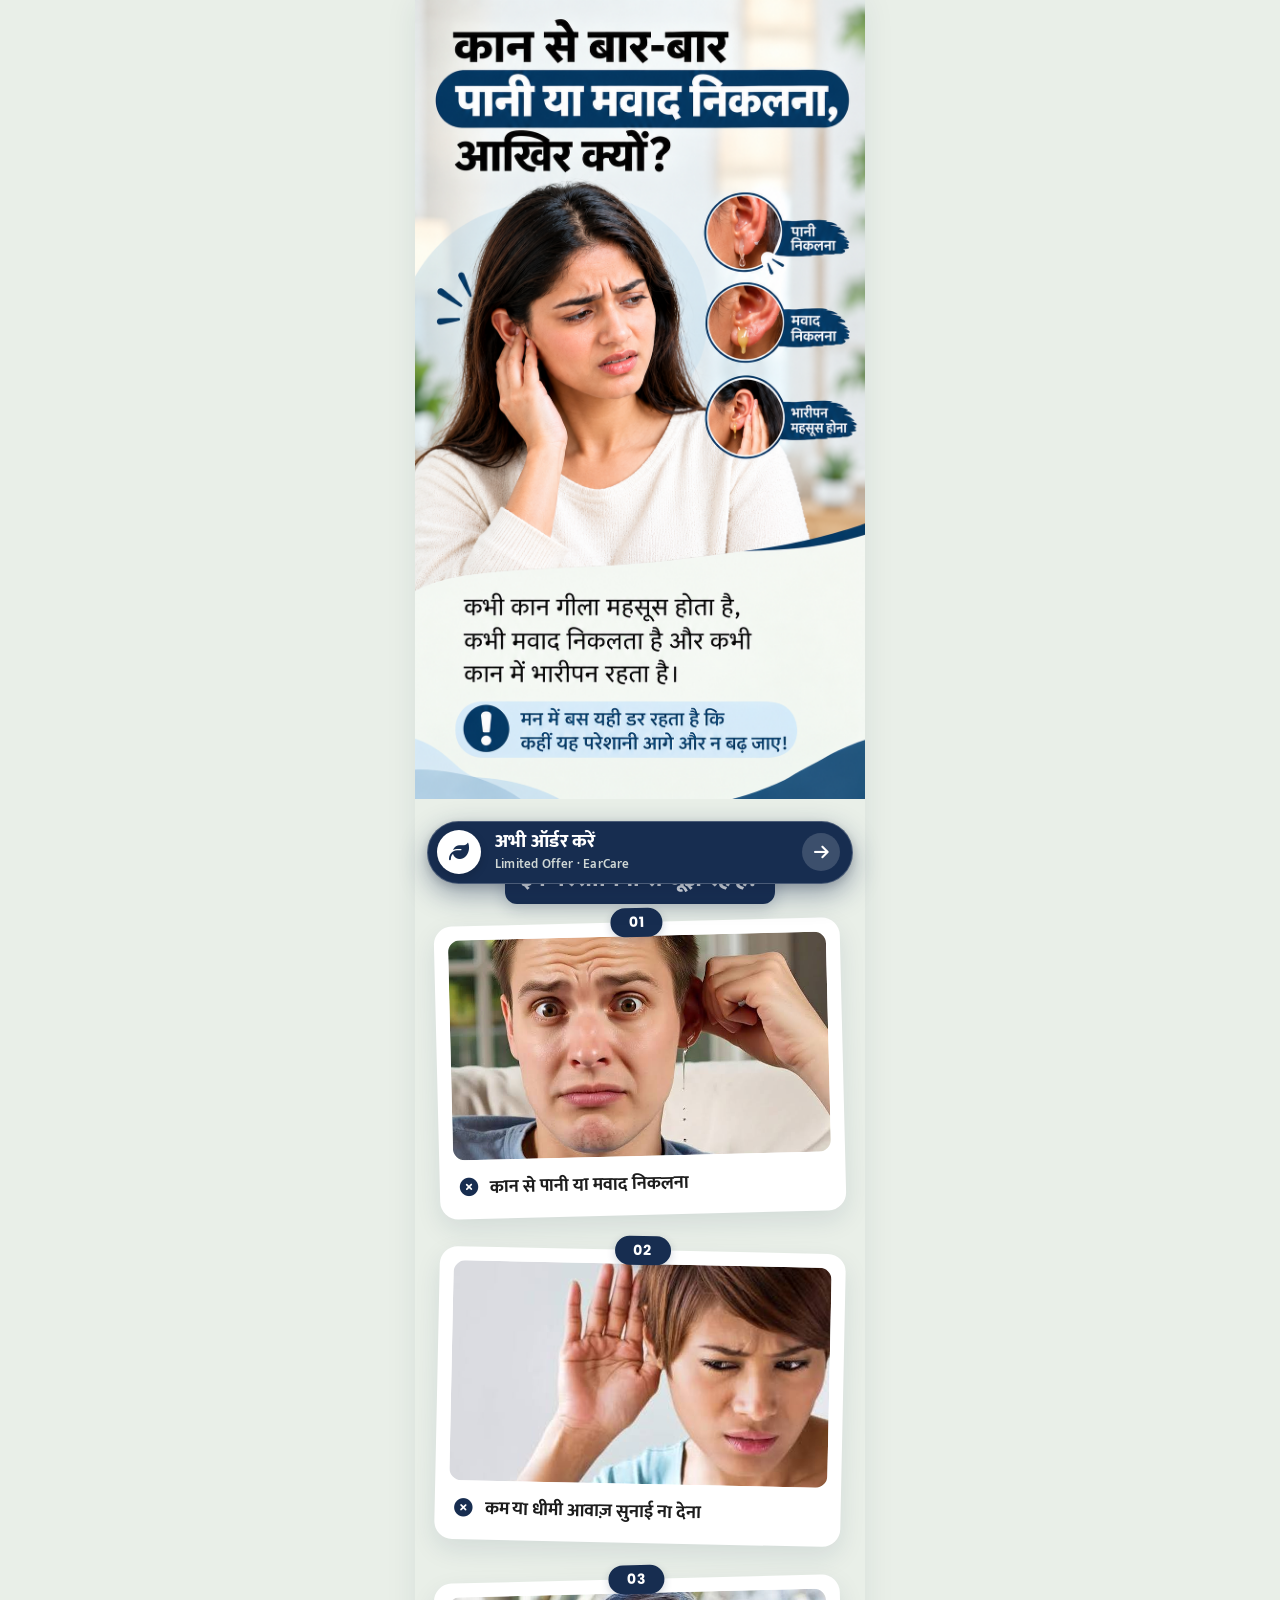
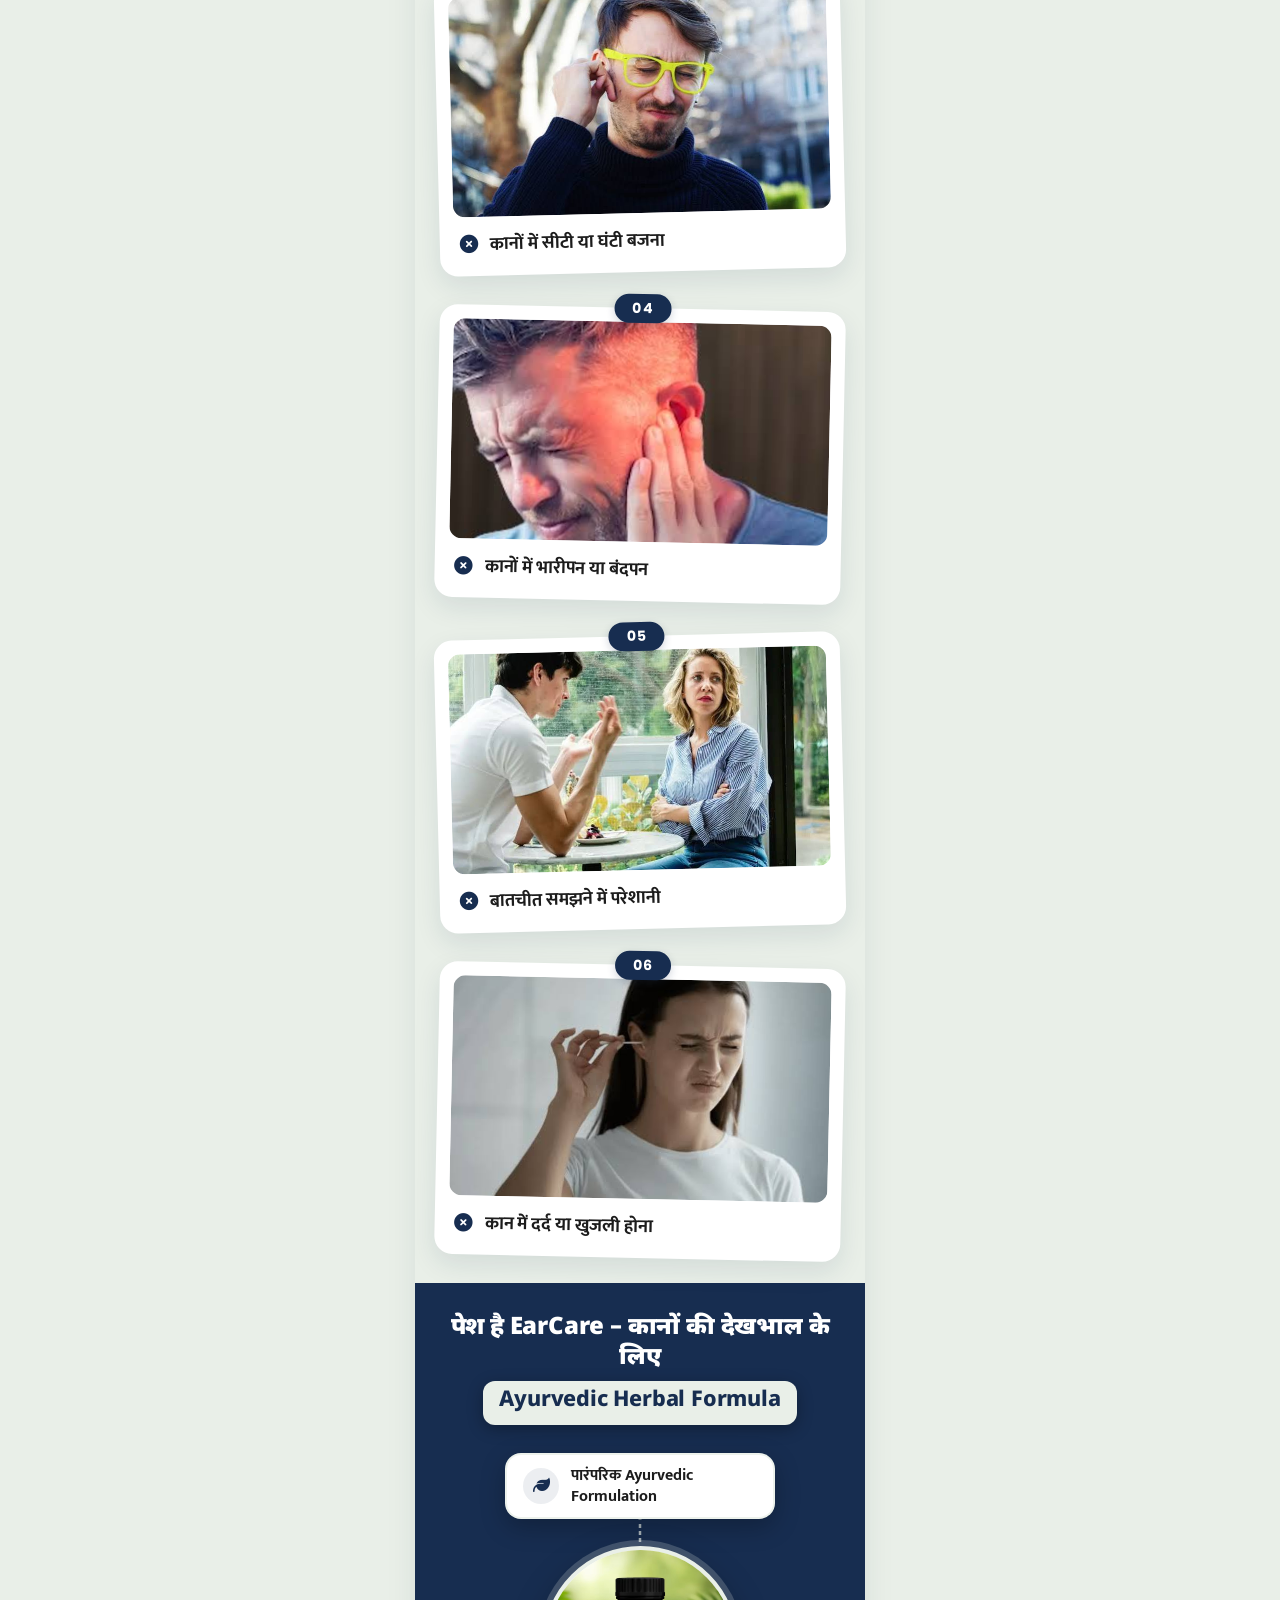
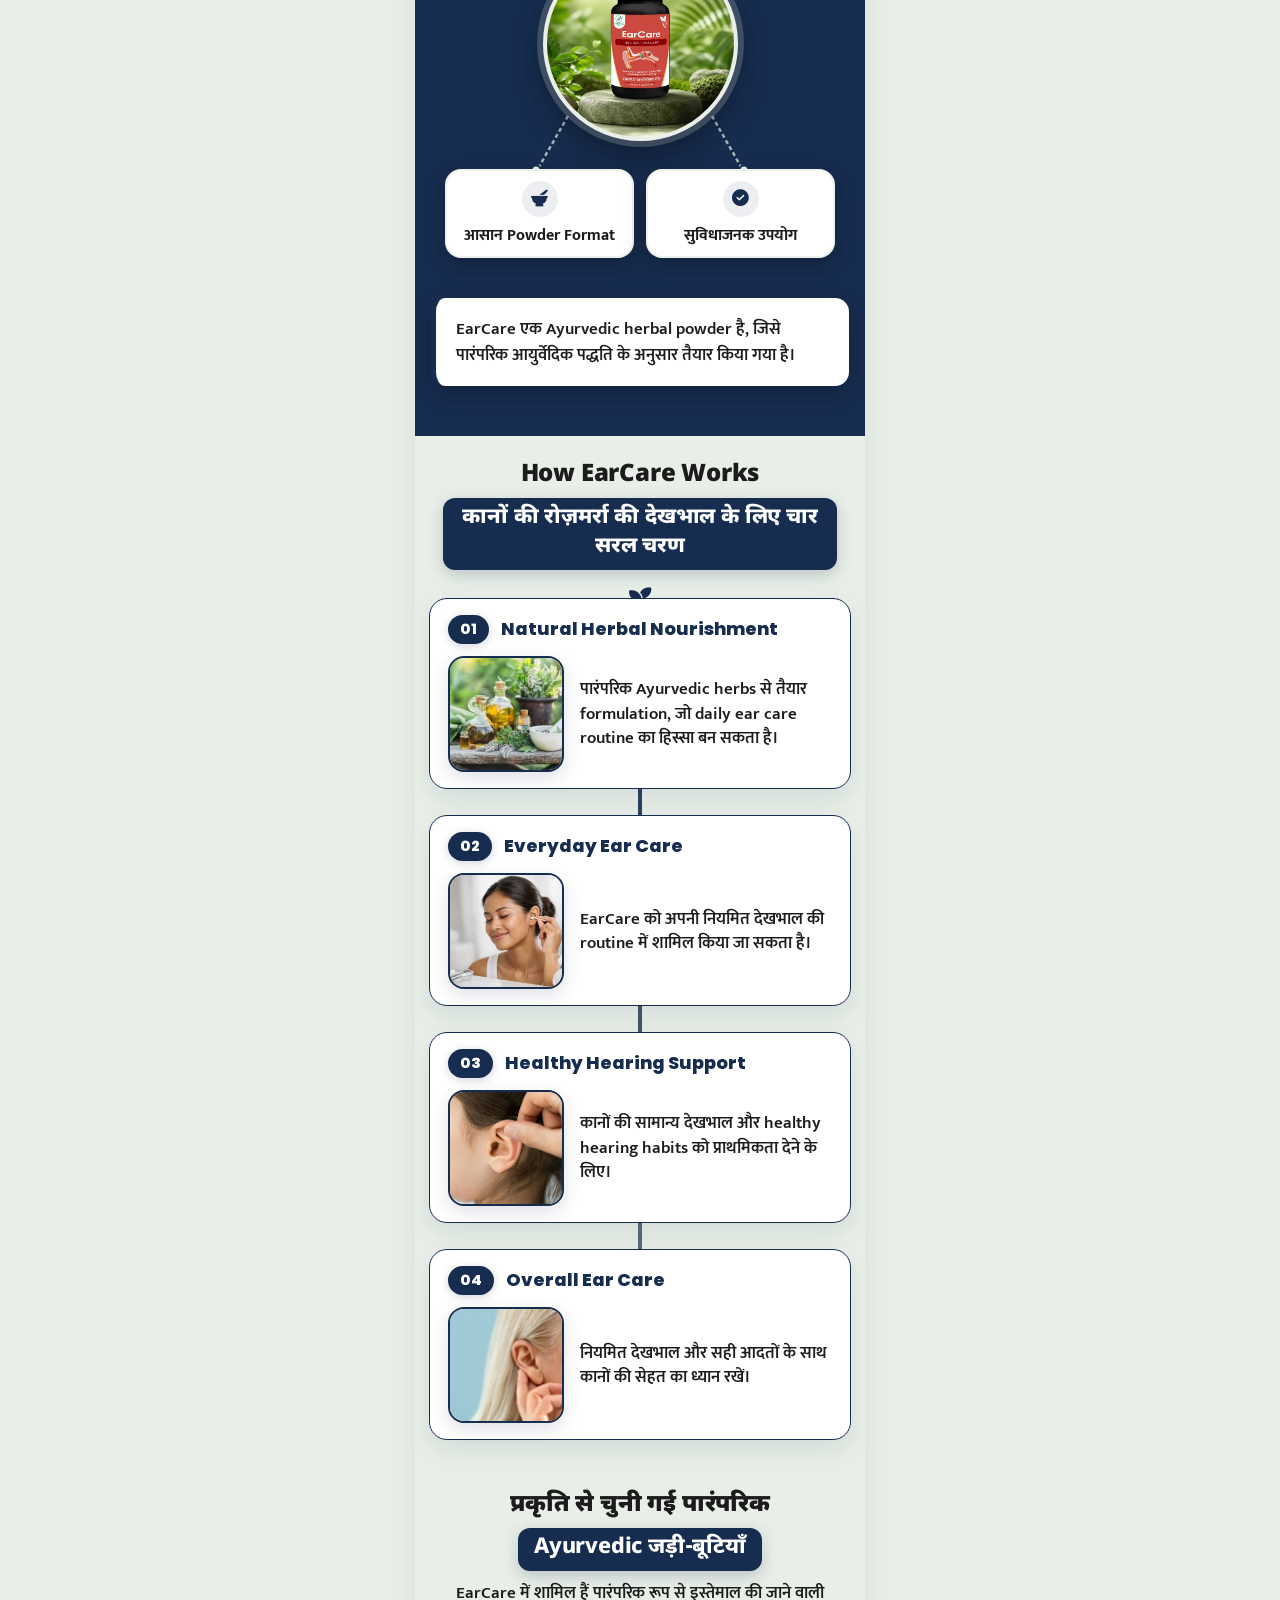
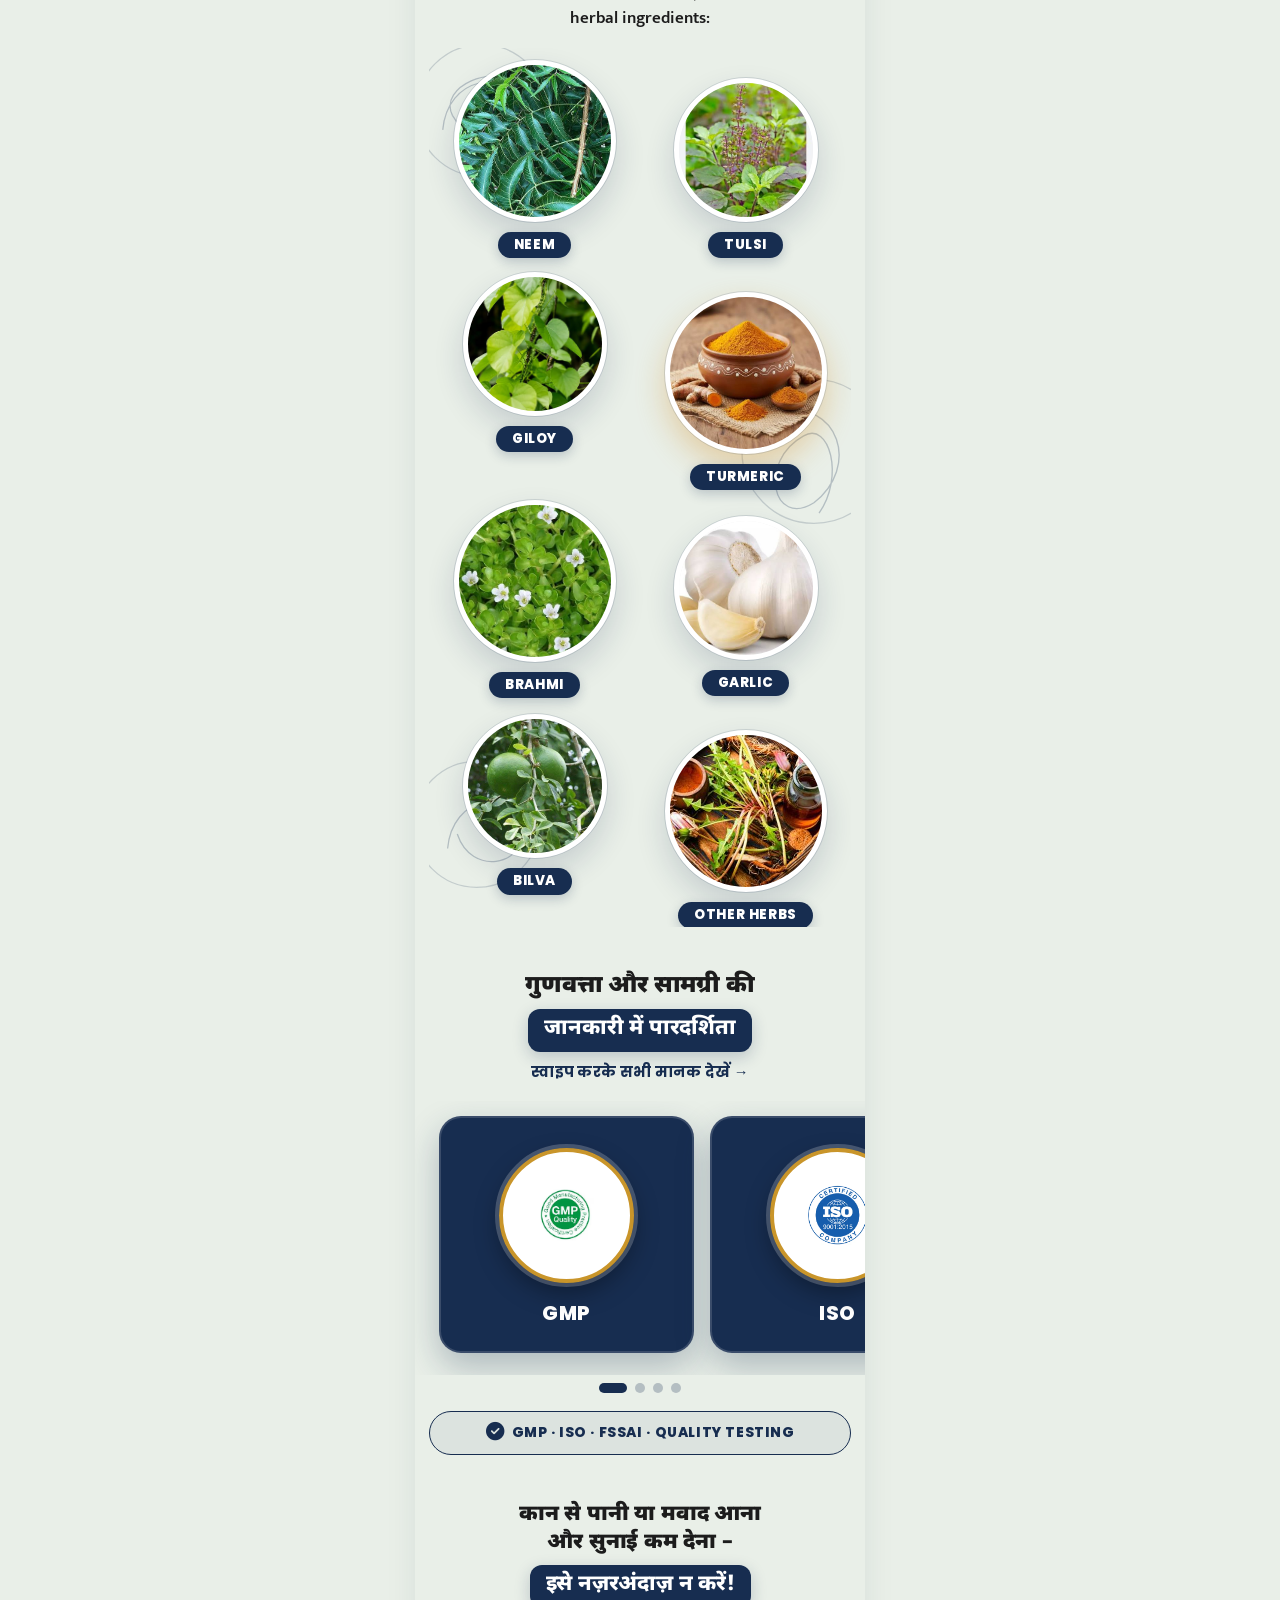
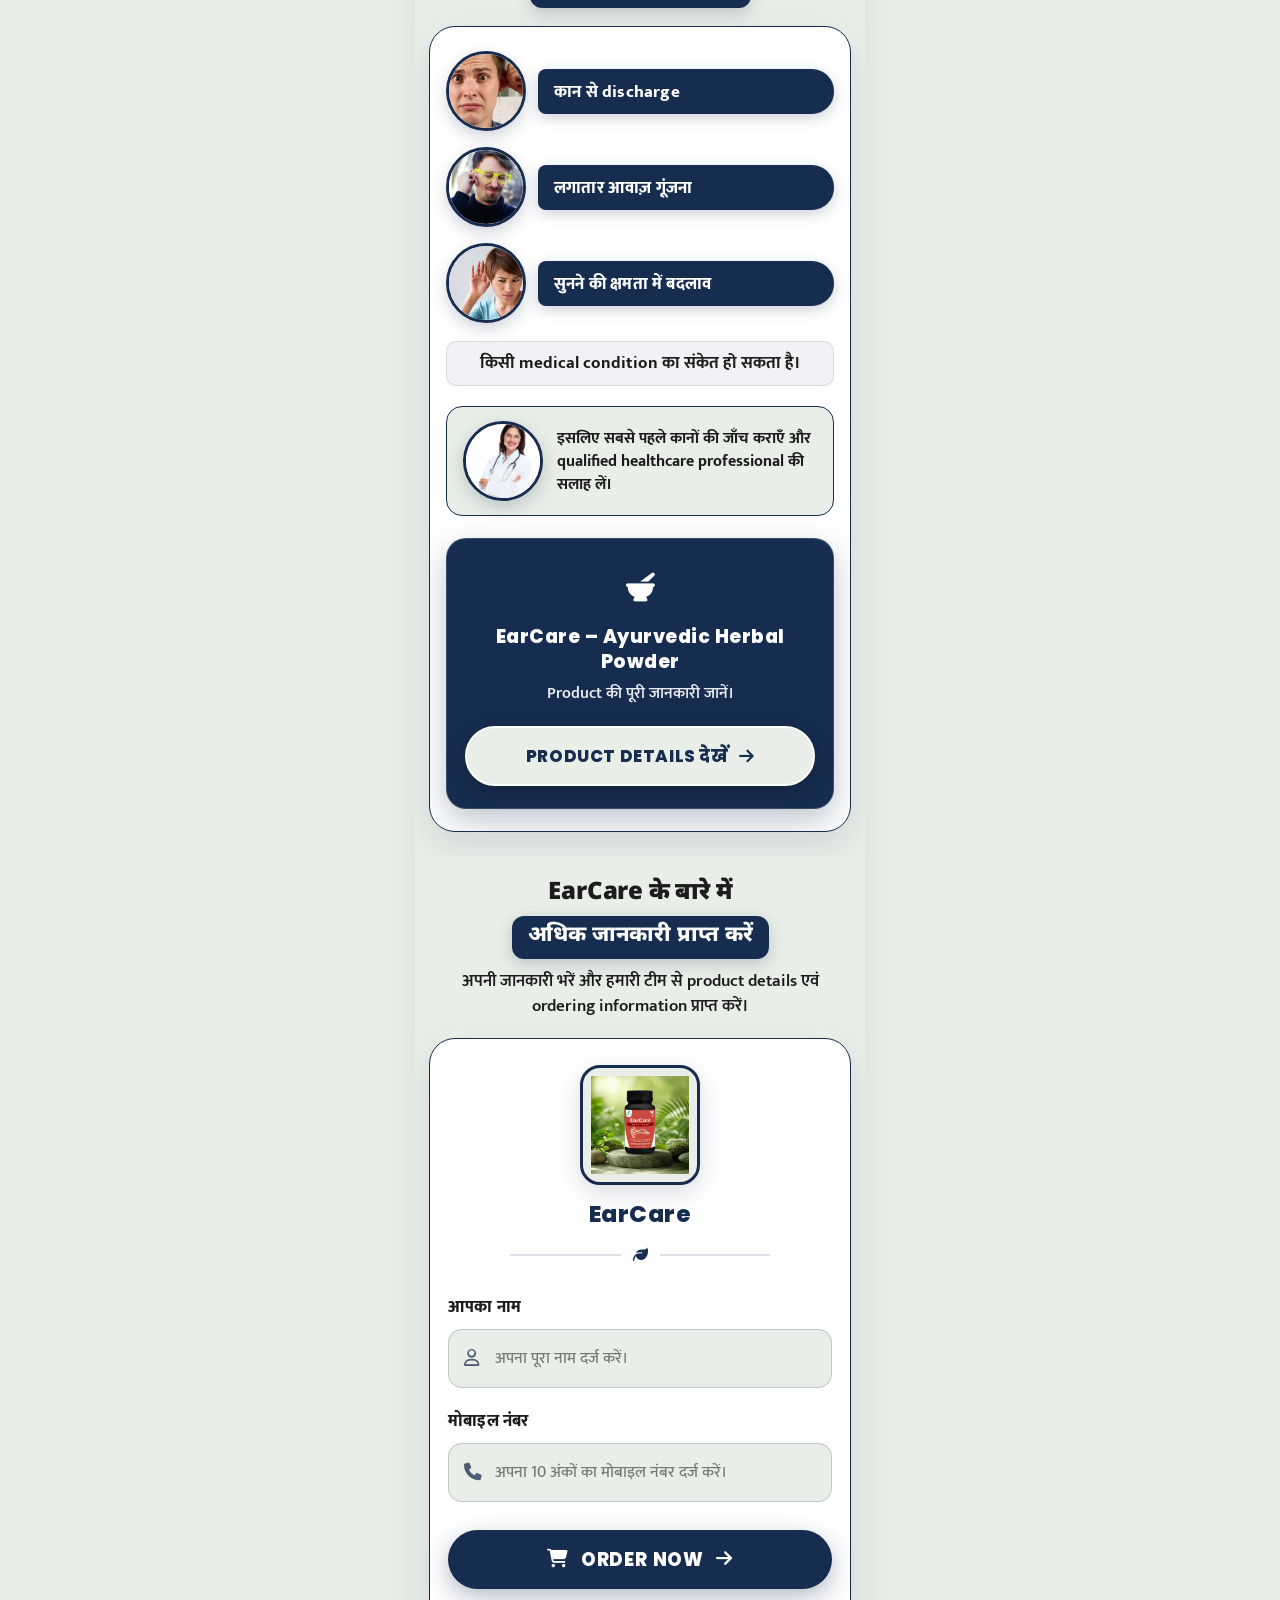
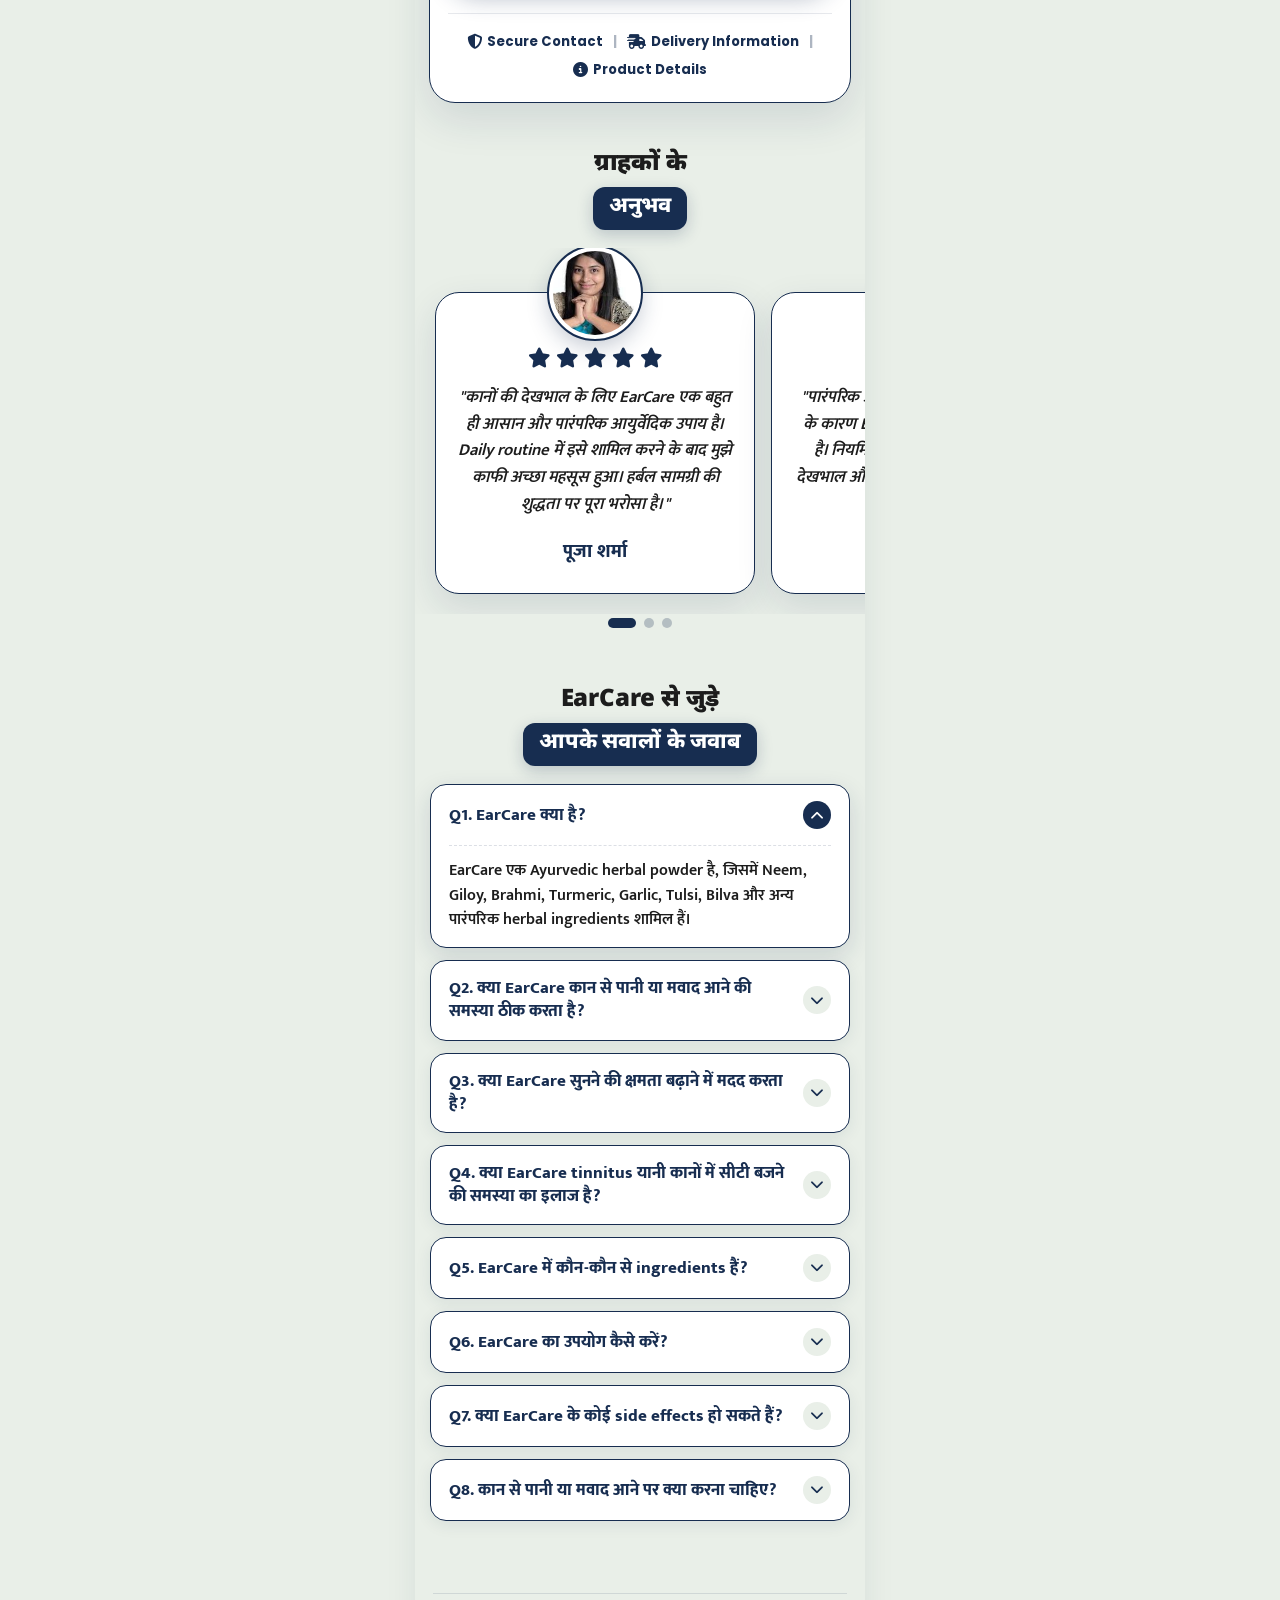
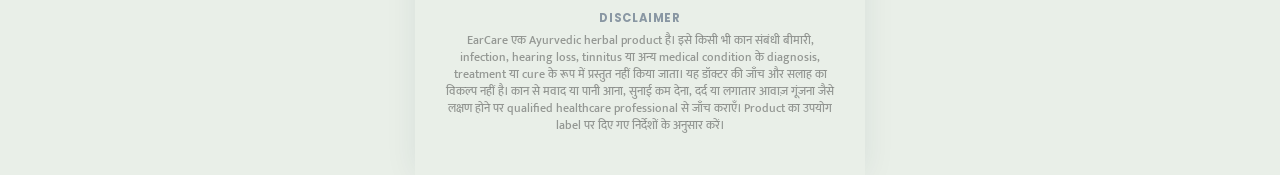
==== commit a8261a90: "Add Thank You confirmation popup modal and thankyou.html matching page color scheme" ====
--- a/index.html
+++ b/index.html
@@ -4,7 +4,7 @@
   <meta charset="UTF-8">
   <meta name="viewport" content="width=device-width, initial-scale=1.0">
   <title>Ear Care</title>
-  <link rel="stylesheet" href="style.css?v=16.0">
+  <link rel="stylesheet" href="style.css?v=20.0">
   <!-- Google Fonts for crisp, ultra-bold and organic handwritten typography -->
   <link rel="preconnect" href="https://fonts.googleapis.com">
   <link rel="preconnect" href="https://fonts.gstatic.com" crossorigin>
@@ -110,7 +110,7 @@
     </section>
 
     <!-- Page 3: Product Hero Showcase Section -->
-    <section class="product-section">
+    <section class="product-section" id="product-details">
       
       <!-- Heading 2: Styled like Heading 1 -->
       <div class="heading-wrapper">
@@ -515,7 +515,7 @@
             <p class="product-box-desc">
               Product की पूरी जानकारी जानें।
             </p>
-            <a href="#order" class="product-cta-btn">
+            <a href="#product-details" class="product-cta-btn">
               <span>PRODUCT DETAILS देखें</span>
               <i class="fa-solid fa-arrow-right"></i>
             </a>
@@ -558,28 +558,30 @@
         </div>
 
         <!-- The Order Form -->
-        <form class="order-form" id="orderForm" onsubmit="event.preventDefault(); alert('धन्यवाद! आपकी जानकारी दर्ज कर ली गई है। हमारी टीम जल्द ही आपसे संपर्क करेगी।');">
+        <form class="order-form" id="orderForm" novalidate>
           
           <!-- Field 1: Name -->
-          <div class="form-group">
+          <div class="form-group" id="groupName">
             <label class="form-label" for="userName">आपका नाम</label>
             <div class="form-input-wrap">
               <span class="input-icon"><i class="fa-regular fa-user"></i></span>
-              <input type="text" id="userName" name="name" class="form-input" placeholder="अपना पूरा नाम दर्ज करें।" required>
-            </div>
+              <input type="text" id="userName" name="name" class="form-input" placeholder="अपना पूरा नाम दर्ज करें।" autocomplete="name" required>
+            </div>
+            <span class="form-error-msg" id="nameError">कृपया केवल अक्षरों में नाम लिखें</span>
           </div>
 
           <!-- Field 2: Mobile Number -->
-          <div class="form-group">
+          <div class="form-group" id="groupPhone">
             <label class="form-label" for="userPhone">मोबाइल नंबर</label>
             <div class="form-input-wrap">
               <span class="input-icon"><i class="fa-solid fa-phone"></i></span>
-              <input type="tel" id="userPhone" name="phone" class="form-input" placeholder="अपना 10 अंकों का मोबाइल नंबर दर्ज करें।" pattern="[0-9]{10}" maxlength="10" required>
-            </div>
+              <input type="tel" id="userPhone" name="phone" class="form-input" placeholder="अपना 10 अंकों का मोबाइल नंबर दर्ज करें।" maxlength="10" inputmode="numeric" autocomplete="tel" required>
+            </div>
+            <span class="form-error-msg" id="phoneError">10 अंकों का सही मोबाइल नंबर डालें (6-9 से शुरू)</span>
           </div>
 
           <!-- Submit Button -->
-          <button type="submit" class="order-submit-btn">
+          <button type="submit" class="order-submit-btn" id="orderSubmitBtn">
             <i class="fa-solid fa-cart-shopping"></i>
             <span>ORDER NOW</span>
             <i class="fa-solid fa-arrow-right"></i>
@@ -815,8 +817,74 @@
       </div>
     </section>
 
+    <!-- Floating Sticky Bottom Order CTA Bar (Matching Reference) -->
+    <aside class="sticky-order-bar" id="stickyOrderBar">
+      <a href="#order" class="sticky-bar-link" aria-label="अभी ऑर्डर करें">
+        <div class="sticky-bar-badge-left">
+          <i class="fa-solid fa-leaf"></i>
+        </div>
+        <div class="sticky-bar-content">
+          <span class="sticky-bar-title">अभी ऑर्डर करें</span>
+          <span class="sticky-bar-subtitle">Limited Offer · EarCare</span>
+        </div>
+        <div class="sticky-bar-badge-right">
+          <i class="fa-solid fa-arrow-right"></i>
+        </div>
+      </a>
+    </aside>
+
   </div>
 
-  <script src="script.js?v=16.0"></script>
+  <!-- Thank You Confirmation Modal (Matching User Reference Image) -->
+  <div class="thankyou-modal-backdrop" id="thankYouModal" aria-hidden="true" role="dialog">
+    <div class="thankyou-modal-dialog">
+      <!-- Close Button -->
+      <button type="button" class="thankyou-modal-close" id="modalCloseX" aria-label="बंद करें">
+        <i class="fa-solid fa-xmark"></i>
+      </button>
+
+      <!-- Checkmark Icon with Double Soft Ring -->
+      <div class="thankyou-check-ring">
+        <div class="thankyou-check-circle">
+          <i class="fa-solid fa-check"></i>
+        </div>
+      </div>
+
+      <!-- Order Confirmed Pill Badge -->
+      <div class="thankyou-pill">Order Confirmed!</div>
+
+      <!-- Personalized Greeting -->
+      <h3 class="thankyou-title">बधाई हो, <span class="thankyou-cust-name" id="modalCustomerName">Customer</span>!</h3>
+      <p class="thankyou-subtext">आपके लिए <strong>EarCare</strong> का ऑर्डर सफलतापूर्वक स्वीकार कर लिया गया है।</p>
+
+      <!-- Order Details Summary Card -->
+      <div class="thankyou-summary-card">
+        <div class="summary-row">
+          <span class="summary-label">Order ID:</span>
+          <span class="summary-value" id="modalOrderId">EC-346000</span>
+        </div>
+        <div class="summary-row-divider"></div>
+        <div class="summary-row">
+          <span class="summary-label">Mobile:</span>
+          <span class="summary-value" id="modalMobile">+91 9987969798</span>
+        </div>
+        <div class="summary-row-divider"></div>
+        <div class="summary-row">
+          <span class="summary-label">Delivery:</span>
+          <span class="summary-value text-delivery">FREE Express Delivery</span>
+        </div>
+      </div>
+
+      <!-- Support Follow-up Info -->
+      <p class="thankyou-info-text">हमारे विशेषज्ञ जल्द ही डिलीवरी कन्फर्मेशन के लिए आपसे संपर्क करेंगे।</p>
+
+      <!-- Action Button -->
+      <button type="button" class="thankyou-action-btn" id="modalConfirmBtn">
+        धन्यवाद, ठीक है
+      </button>
+    </div>
+  </div>
+
+  <script src="script.js?v=20.0"></script>
 </body>
 </html>
--- a/style.css
+++ b/style.css
@@ -1,4 +1,8 @@
 /* --- Reset & Base Styles --- */
+html {
+  scroll-behavior: smooth;
+}
+
 * {
   margin: 0;
   padding: 0;
@@ -1282,6 +1286,48 @@
   border-color: var(--highlight-color);
   background-color: #FFFFFF;
   box-shadow: 0 0 0 4px rgba(23, 45, 80, 0.12);
+}
+
+/* Form Validation States (Matching User Reference Image) */
+.form-error-msg {
+  display: none;
+  color: #C53030;
+  font-family: 'Mukta', 'Noto Sans Devanagari', sans-serif;
+  font-size: 0.92rem;
+  font-weight: 700;
+  margin-top: 5px;
+  line-height: 1.3;
+  padding-left: 4px;
+  animation: formErrorIn 0.25s ease-out;
+}
+
+@keyframes formErrorIn {
+  from {
+    opacity: 0;
+    transform: translateY(-4px);
+  }
+  to {
+    opacity: 1;
+    transform: translateY(0);
+  }
+}
+
+.form-group.has-error .form-input {
+  border: 1.8px solid #C53030 !important;
+  background-color: #FFF5F5 !important;
+  box-shadow: 0 0 0 3px rgba(197, 48, 48, 0.14) !important;
+}
+
+.form-group.has-error .input-icon {
+  color: #C53030 !important;
+}
+
+.form-group.has-error .form-error-msg {
+  display: block;
+}
+
+.form-group.has-success .form-input {
+  border-color: #2F855A;
 }
 
 /* Submit Button (Deep Navy, High-Impact) */
@@ -1685,3 +1731,348 @@
   margin: 0;
   text-align: center;
 }
+
+/* ========================================================
+   Floating Bottom Sticky Order CTA Bar
+   Strict Palette: #E9EFE8 (Mint), #1C1C1C (Text), #172D50 (Navy), #FFFFFF
+   ======================================================== */
+.sticky-order-bar {
+  position: fixed;
+  bottom: 16px;
+  left: 50%;
+  transform: translateX(-50%);
+  width: calc(100% - 24px);
+  max-width: 426px;
+  z-index: 9999;
+  pointer-events: auto;
+  transition: transform 0.35s cubic-bezier(0.4, 0, 0.2, 1), opacity 0.35s ease;
+}
+
+.sticky-order-bar.is-hidden {
+  opacity: 0;
+  pointer-events: none;
+  transform: translateX(-50%) translateY(30px);
+}
+
+.sticky-bar-link {
+  display: flex;
+  align-items: center;
+  justify-content: space-between;
+  background: var(--highlight-color); /* Deep Navy #172D50 */
+  border-radius: 9999px;
+  padding: 8px 12px 8px 9px;
+  text-decoration: none;
+  box-shadow: 0 10px 28px rgba(23, 45, 80, 0.42), 0 3px 10px rgba(0, 0, 0, 0.15);
+  border: 1.5px solid rgba(255, 255, 255, 0.22);
+  transition: transform 0.25s ease, box-shadow 0.25s ease;
+  user-select: none;
+  -webkit-tap-highlight-color: transparent;
+}
+
+.sticky-bar-link:hover {
+  transform: translateY(-2px);
+  box-shadow: 0 14px 34px rgba(23, 45, 80, 0.52);
+}
+
+.sticky-bar-link:active {
+  transform: translateY(1px);
+}
+
+.sticky-bar-badge-left {
+  width: 44px;
+  height: 44px;
+  border-radius: 50%;
+  background: #FFFFFF;
+  color: var(--highlight-color); /* Deep Navy #172D50 */
+  display: flex;
+  align-items: center;
+  justify-content: center;
+  font-size: 1.25rem;
+  flex-shrink: 0;
+  box-shadow: 0 3px 8px rgba(0, 0, 0, 0.15);
+}
+
+.sticky-bar-content {
+  display: flex;
+  flex-direction: column;
+  align-items: flex-start;
+  justify-content: center;
+  flex: 1;
+  padding: 0 14px;
+  text-align: left;
+}
+
+.sticky-bar-title {
+  font-family: 'Mukta', 'Noto Sans Devanagari', sans-serif;
+  font-size: 1.2rem;
+  font-weight: 800;
+  color: #FFFFFF;
+  line-height: 1.15;
+  letter-spacing: 0.3px;
+}
+
+.sticky-bar-subtitle {
+  font-family: 'Mukta', sans-serif;
+  font-size: 0.84rem;
+  font-weight: 600;
+  color: #E9EFE8; /* Pale Mint */
+  opacity: 0.88;
+  margin-top: 1px;
+  letter-spacing: 0.2px;
+}
+
+.sticky-bar-badge-right {
+  width: 38px;
+  height: 38px;
+  border-radius: 50%;
+  background: rgba(255, 255, 255, 0.16);
+  color: #FFFFFF;
+  display: flex;
+  align-items: center;
+  justify-content: center;
+  font-size: 1.05rem;
+  flex-shrink: 0;
+  transition: transform 0.25s ease, background 0.25s ease;
+}
+
+.sticky-bar-link:hover .sticky-bar-badge-right {
+  transform: translateX(3px);
+  background: rgba(255, 255, 255, 0.28);
+}
+
+@media (max-width: 380px) {
+  .sticky-bar-title {
+    font-size: 1.08rem;
+  }
+  .sticky-bar-subtitle {
+    font-size: 0.78rem;
+  }
+  .sticky-bar-badge-left {
+    width: 38px;
+    height: 38px;
+    font-size: 1.1rem;
+  }
+  .sticky-bar-badge-right {
+    width: 34px;
+    height: 34px;
+    font-size: 0.95rem;
+  }
+}
+
+/* ========================================================
+   Thank You Confirmation Modal & Card (Matching Reference)
+   Strict Palette: #E9EFE8 (Mint), #1C1C1C (Text), #172D50 (Navy), #FFFFFF
+   ======================================================== */
+.thankyou-modal-backdrop {
+  position: fixed;
+  inset: 0;
+  background: rgba(15, 23, 42, 0.72);
+  backdrop-filter: blur(5px);
+  -webkit-backdrop-filter: blur(5px);
+  display: flex;
+  align-items: center;
+  justify-content: center;
+  z-index: 10000;
+  opacity: 0;
+  pointer-events: none;
+  transition: opacity 0.3s ease;
+  padding: 16px;
+}
+
+.thankyou-modal-backdrop.is-open {
+  opacity: 1;
+  pointer-events: auto;
+}
+
+.thankyou-modal-dialog {
+  background: #FFFFFF;
+  width: 100%;
+  max-width: 385px;
+  border-radius: 28px;
+  padding: 32px 22px 24px;
+  position: relative;
+  text-align: center;
+  box-shadow: 0 25px 60px -12px rgba(23, 45, 80, 0.42);
+  border: 1.5px solid rgba(23, 45, 80, 0.12);
+  transform: scale(0.9);
+  transition: transform 0.32s cubic-bezier(0.34, 1.56, 0.64, 1);
+}
+
+.thankyou-modal-backdrop.is-open .thankyou-modal-dialog {
+  transform: scale(1);
+}
+
+.thankyou-page-card {
+  transform: scale(1) !important;
+  margin: 0 auto;
+}
+
+/* Close Button (X) */
+.thankyou-modal-close {
+  position: absolute;
+  top: 16px;
+  right: 16px;
+  width: 34px;
+  height: 34px;
+  border-radius: 50%;
+  border: 1.5px solid rgba(23, 45, 80, 0.16);
+  background: #FFFFFF;
+  color: var(--text-color);
+  display: flex;
+  align-items: center;
+  justify-content: center;
+  cursor: pointer;
+  text-decoration: none;
+  font-size: 0.95rem;
+  transition: background 0.2s ease, transform 0.2s ease;
+}
+
+.thankyou-modal-close:hover {
+  background: var(--bg-color);
+  transform: scale(1.08);
+}
+
+/* Checkmark Icon with Double Soft Ring */
+.thankyou-check-ring {
+  width: 78px;
+  height: 78px;
+  border-radius: 50%;
+  background: rgba(233, 239, 232, 0.65);
+  display: flex;
+  align-items: center;
+  justify-content: center;
+  margin: 0 auto;
+  outline: 6px solid rgba(233, 239, 232, 0.45);
+}
+
+.thankyou-check-circle {
+  width: 58px;
+  height: 58px;
+  border-radius: 50%;
+  background: var(--bg-color); /* #E9EFE8 */
+  border: 2px solid #2F855A;
+  color: #2F855A;
+  display: flex;
+  align-items: center;
+  justify-content: center;
+  font-size: 1.6rem;
+}
+
+/* Order Confirmed Pill Badge */
+.thankyou-pill {
+  display: inline-block;
+  background: var(--bg-color);
+  color: var(--highlight-color);
+  border: 1.5px solid var(--highlight-color);
+  border-radius: 50px;
+  font-family: 'Mukta', 'Poppins', sans-serif;
+  font-size: 0.95rem;
+  font-weight: 800;
+  padding: 4px 18px;
+  margin: 16px 0 10px;
+  letter-spacing: 0.3px;
+}
+
+/* Personalized Heading */
+.thankyou-title {
+  font-family: 'Mukta', 'Noto Sans Devanagari', sans-serif;
+  font-size: 1.55rem;
+  font-weight: 800;
+  color: var(--text-color);
+  margin: 0 0 6px;
+  line-height: 1.25;
+}
+
+.thankyou-cust-name {
+  color: var(--highlight-color);
+}
+
+.thankyou-subtext {
+  font-family: 'Mukta', 'Noto Sans Devanagari', sans-serif;
+  font-size: 0.98rem;
+  font-weight: 600;
+  color: var(--text-color);
+  opacity: 0.88;
+  line-height: 1.45;
+  margin: 0 0 16px;
+  padding: 0 6px;
+}
+
+/* Summary Card */
+.thankyou-summary-card {
+  background: var(--bg-color); /* Pale Mint #E9EFE8 */
+  border-radius: 18px;
+  padding: 14px 18px;
+  margin: 0 0 14px;
+  border: 1px solid rgba(23, 45, 80, 0.12);
+  text-align: left;
+}
+
+.summary-row {
+  display: flex;
+  align-items: center;
+  justify-content: space-between;
+  font-family: 'Mukta', 'Poppins', sans-serif;
+  padding: 3px 0;
+}
+
+.summary-label {
+  font-size: 0.95rem;
+  font-weight: 600;
+  color: rgba(28, 28, 28, 0.7);
+}
+
+.summary-value {
+  font-size: 1rem;
+  font-weight: 800;
+  color: var(--text-color);
+}
+
+.text-delivery {
+  color: var(--highlight-color) !important;
+}
+
+.summary-row-divider {
+  height: 1px;
+  border-top: 1px dashed rgba(23, 45, 80, 0.16);
+  margin: 8px 0;
+}
+
+/* Info Note */
+.thankyou-info-text {
+  font-family: 'Mukta', 'Noto Sans Devanagari', sans-serif;
+  font-size: 0.88rem;
+  font-weight: 600;
+  color: rgba(28, 28, 28, 0.65);
+  line-height: 1.4;
+  margin: 0 0 18px;
+  padding: 0 8px;
+}
+
+/* Action Button (Deep Navy) */
+.thankyou-action-btn {
+  display: block;
+  width: 100%;
+  background: var(--highlight-color); /* #172D50 */
+  color: #FFFFFF;
+  font-family: 'Mukta', 'Noto Sans Devanagari', sans-serif;
+  font-size: 1.15rem;
+  font-weight: 800;
+  padding: 14px 20px;
+  border-radius: 50px;
+  border: none;
+  cursor: pointer;
+  box-shadow: 0 8px 22px rgba(23, 45, 80, 0.32);
+  transition: transform 0.25s ease, box-shadow 0.25s ease;
+  text-decoration: none;
+  text-align: center;
+}
+
+.thankyou-action-btn:hover {
+  transform: translateY(-2px);
+  box-shadow: 0 12px 28px rgba(23, 45, 80, 0.45);
+}
+
+.thankyou-action-btn:active {
+  transform: translateY(1px);
+}
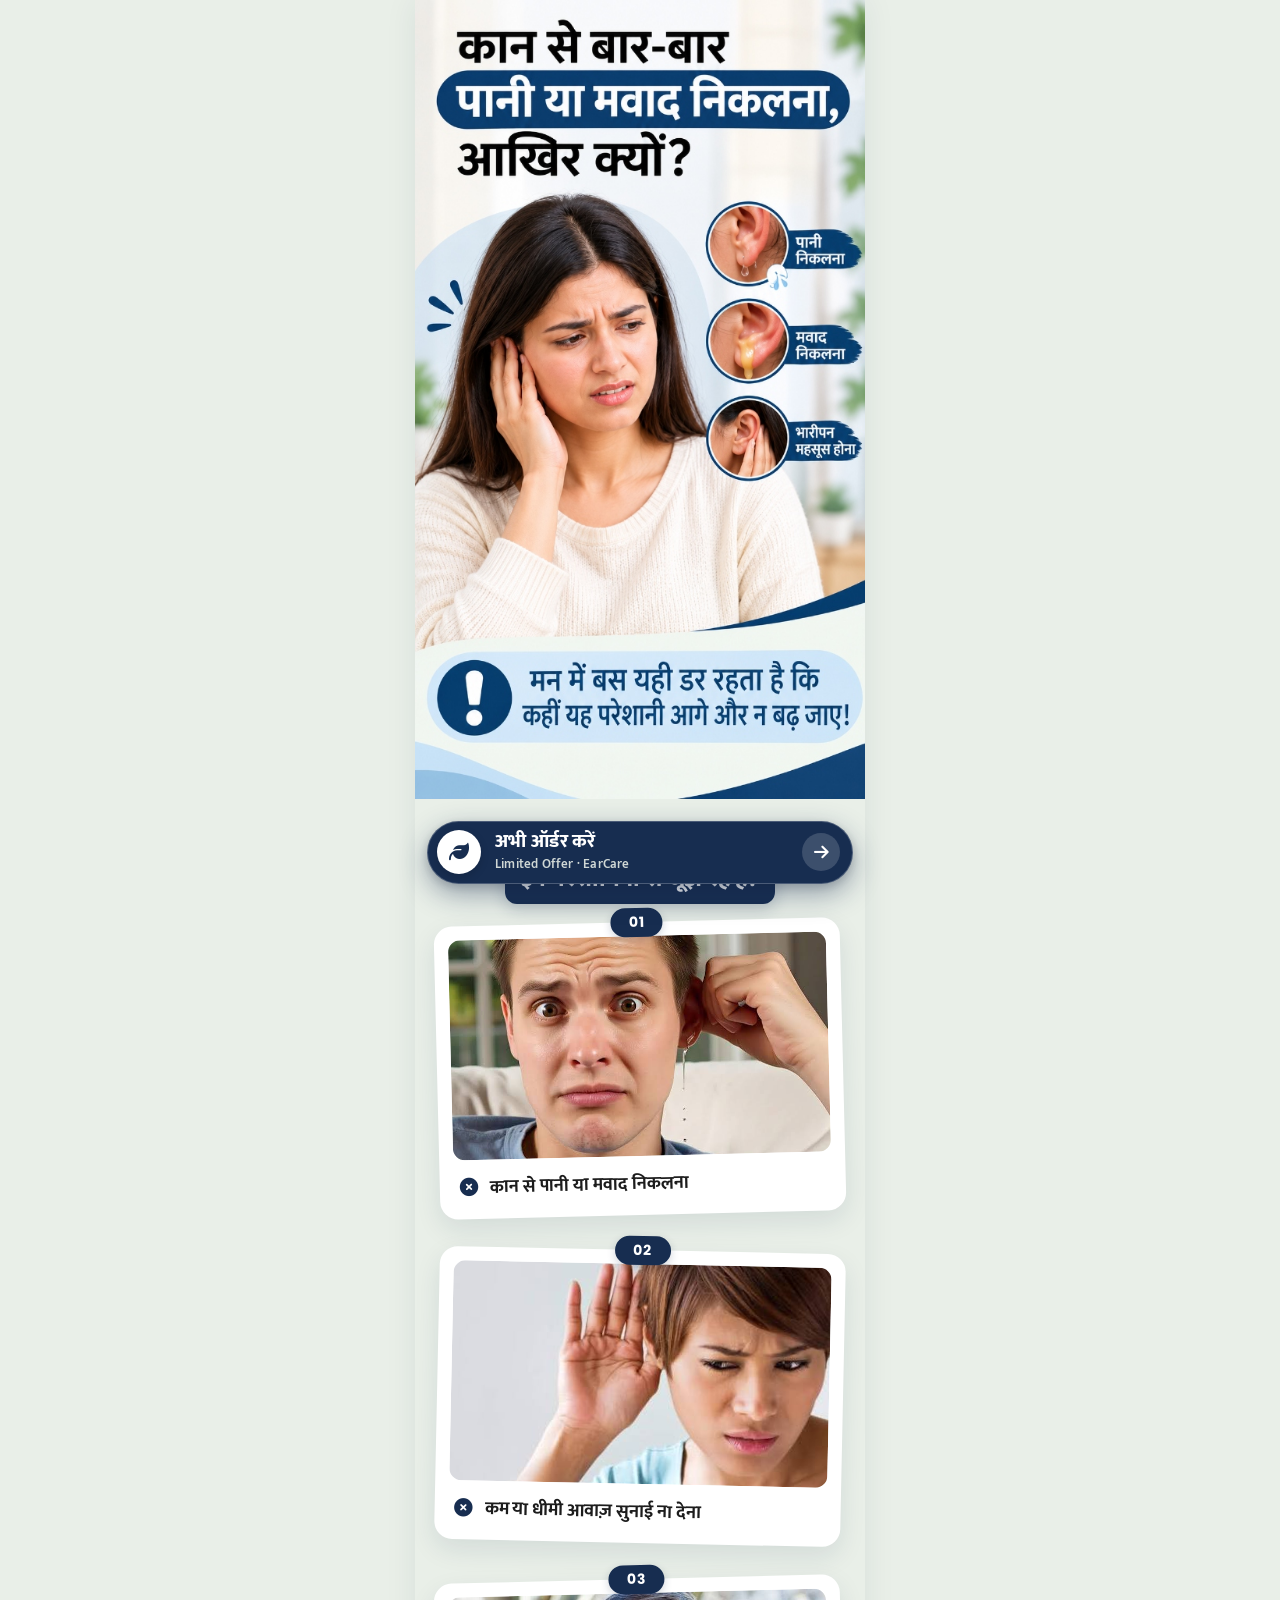
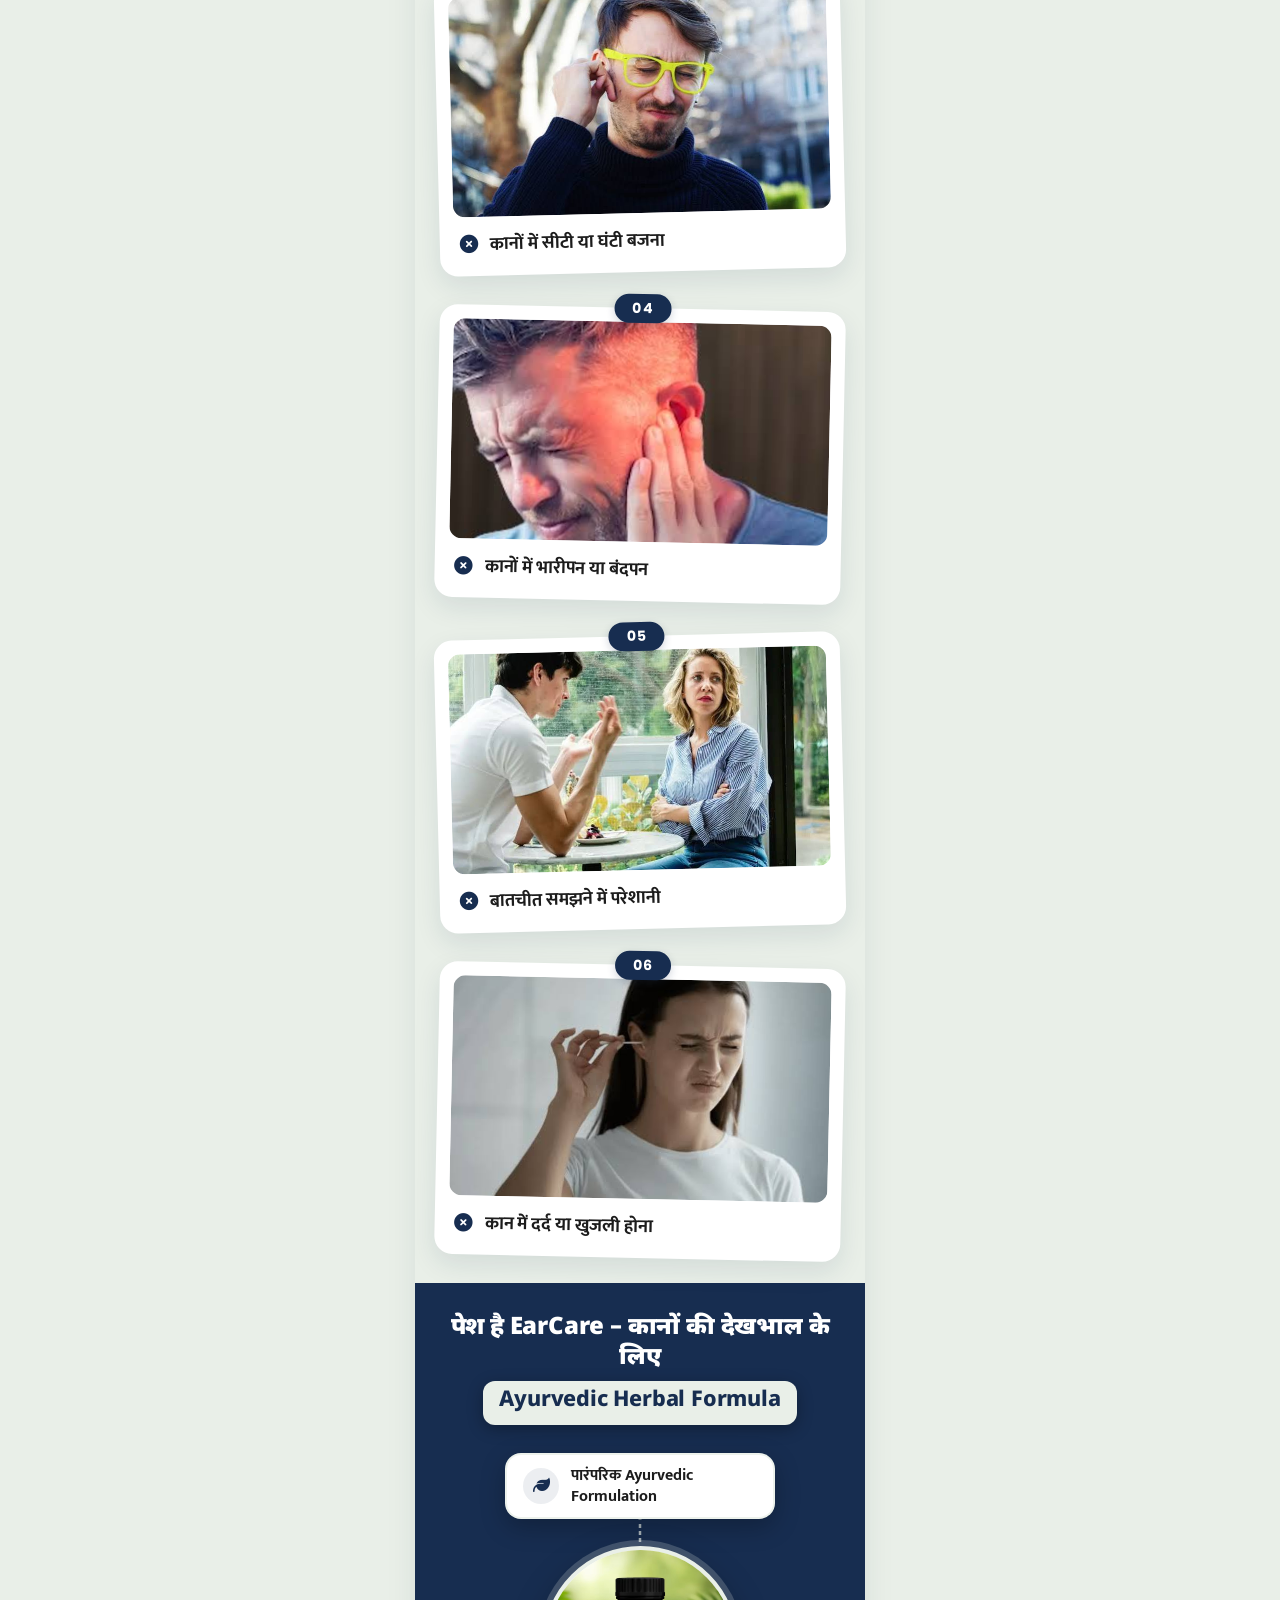
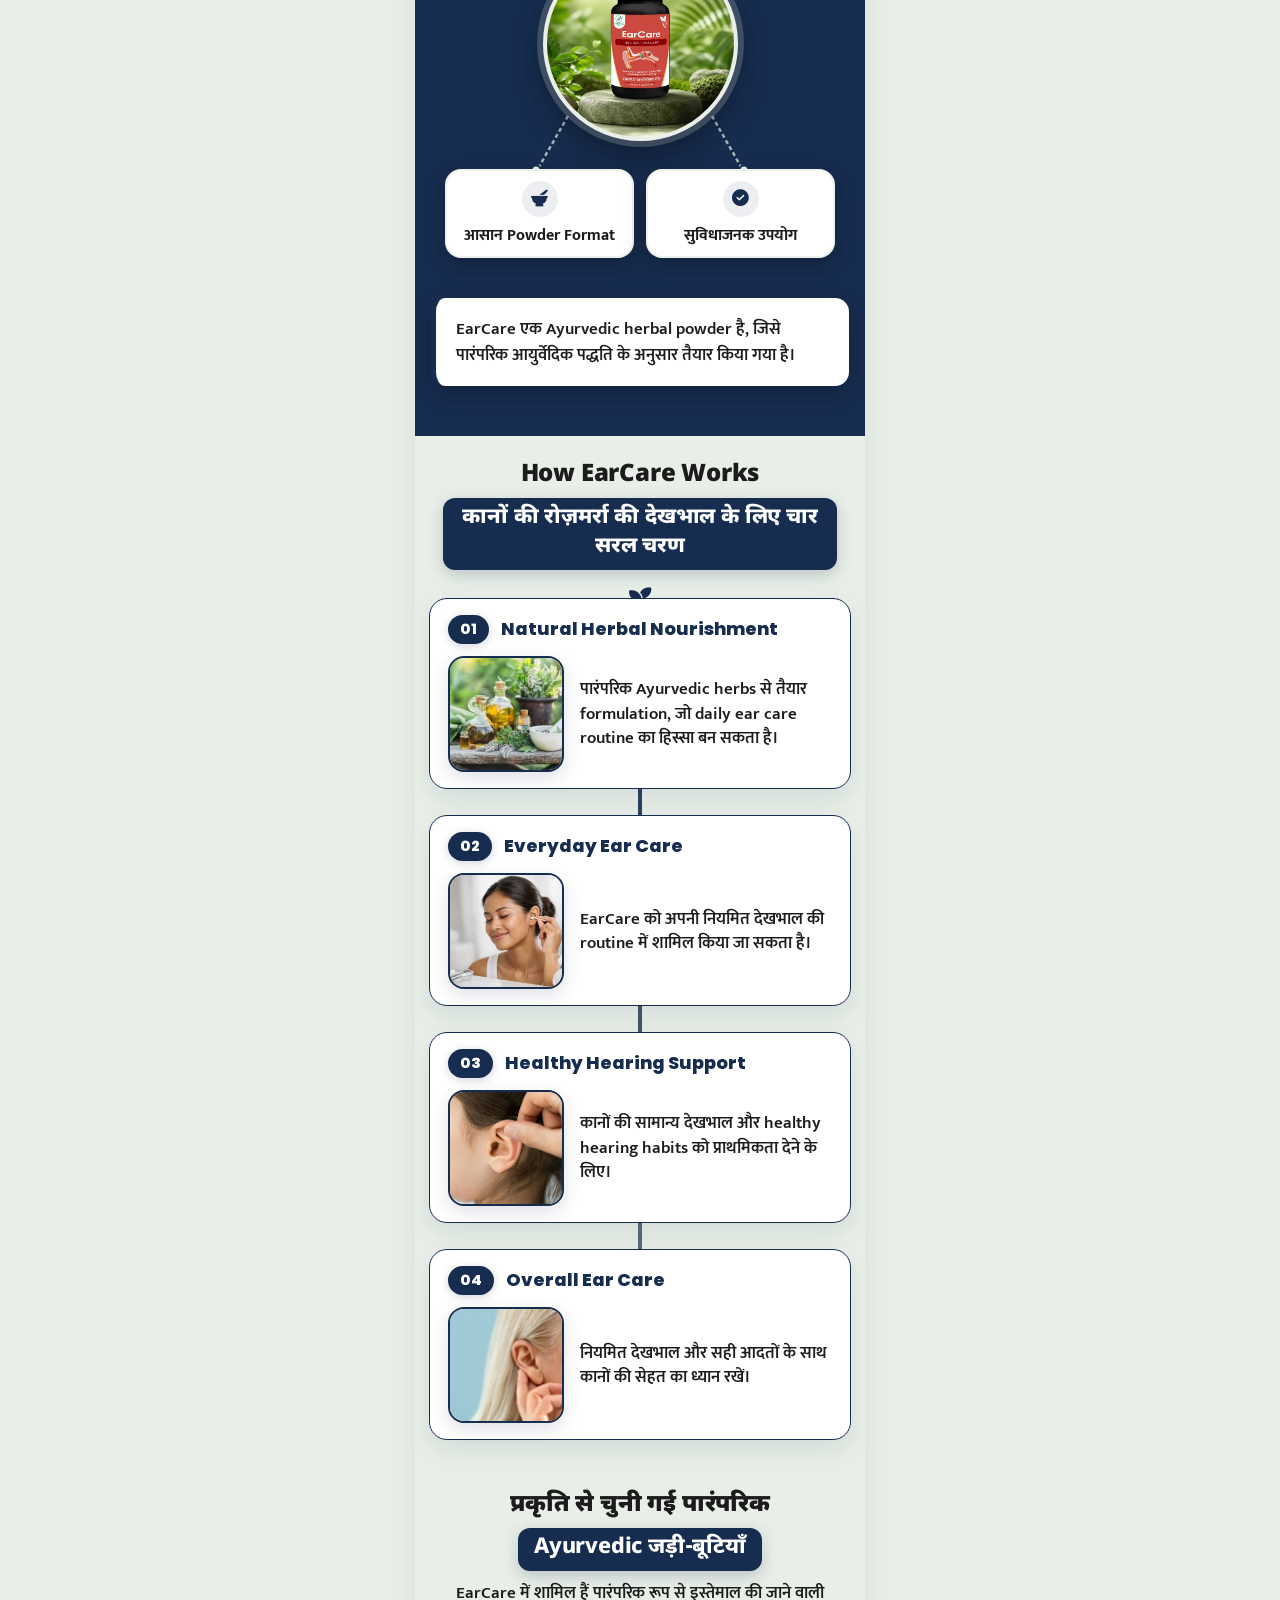
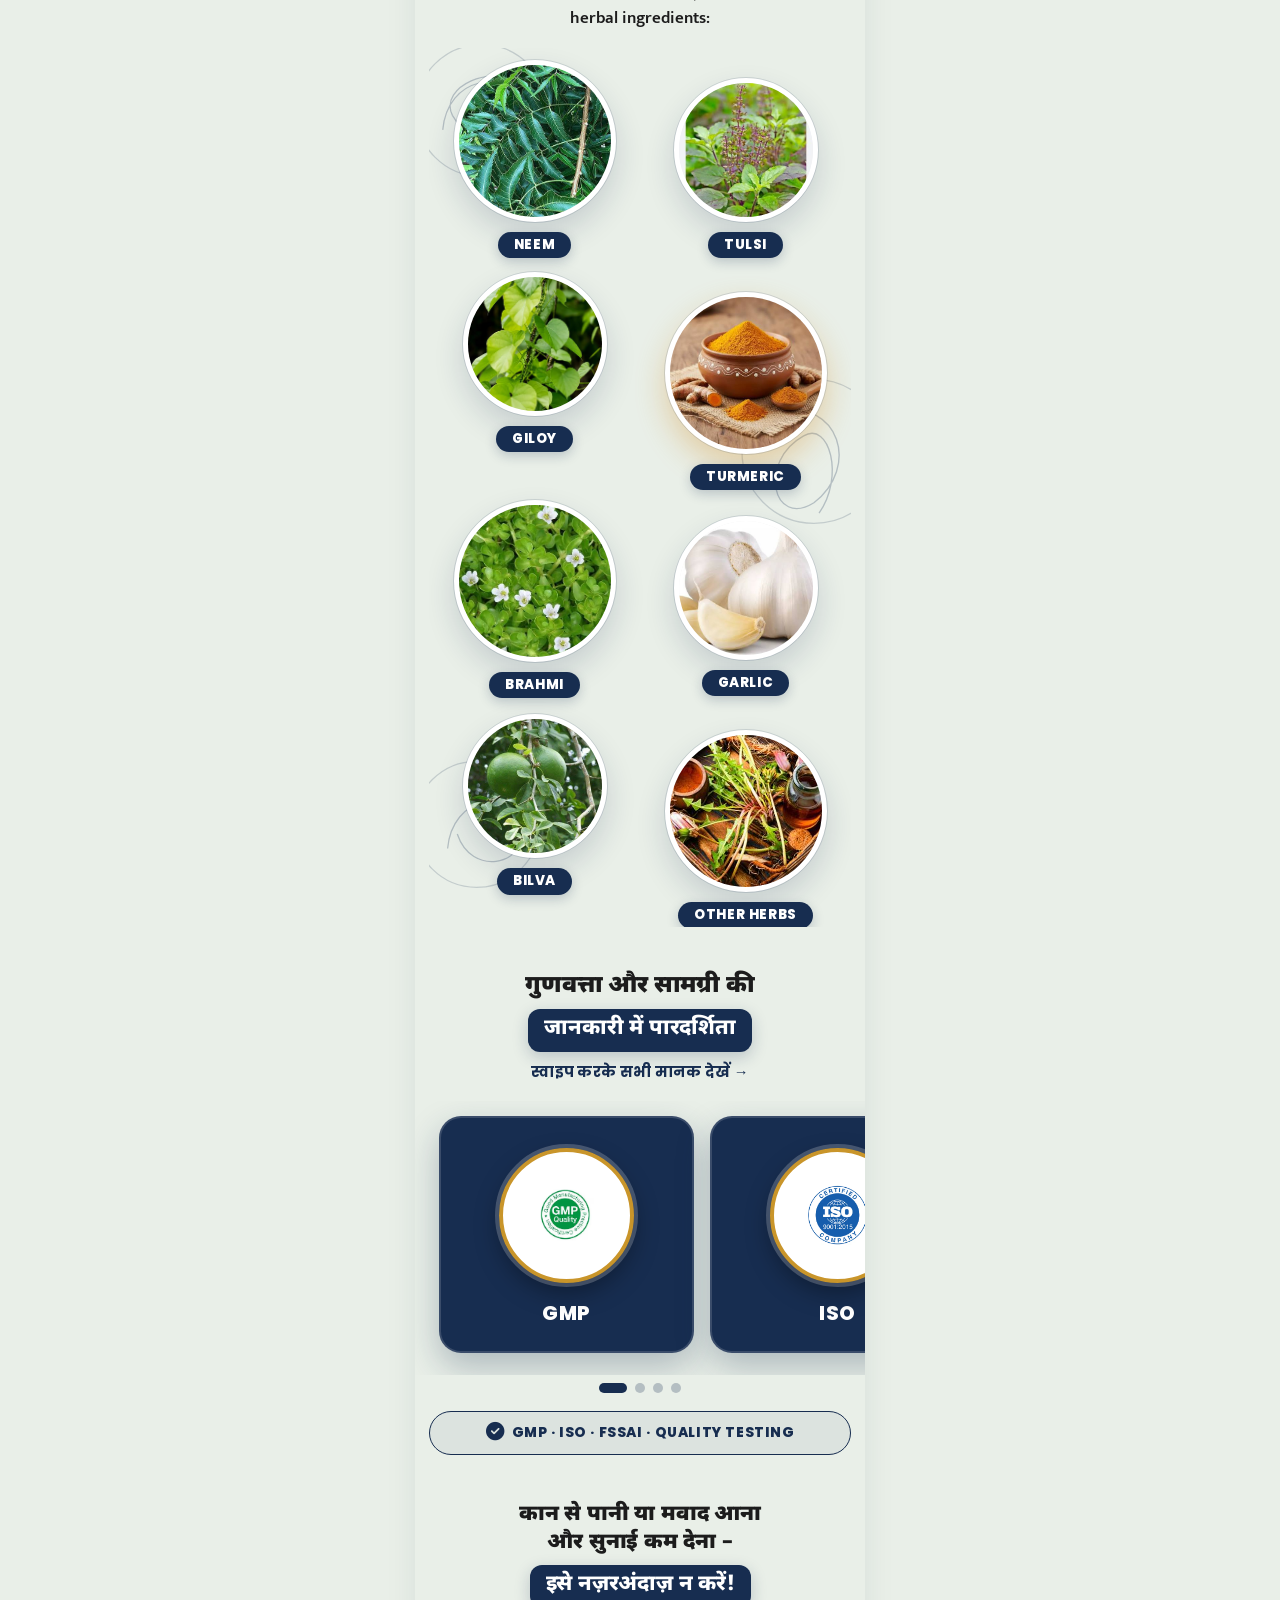
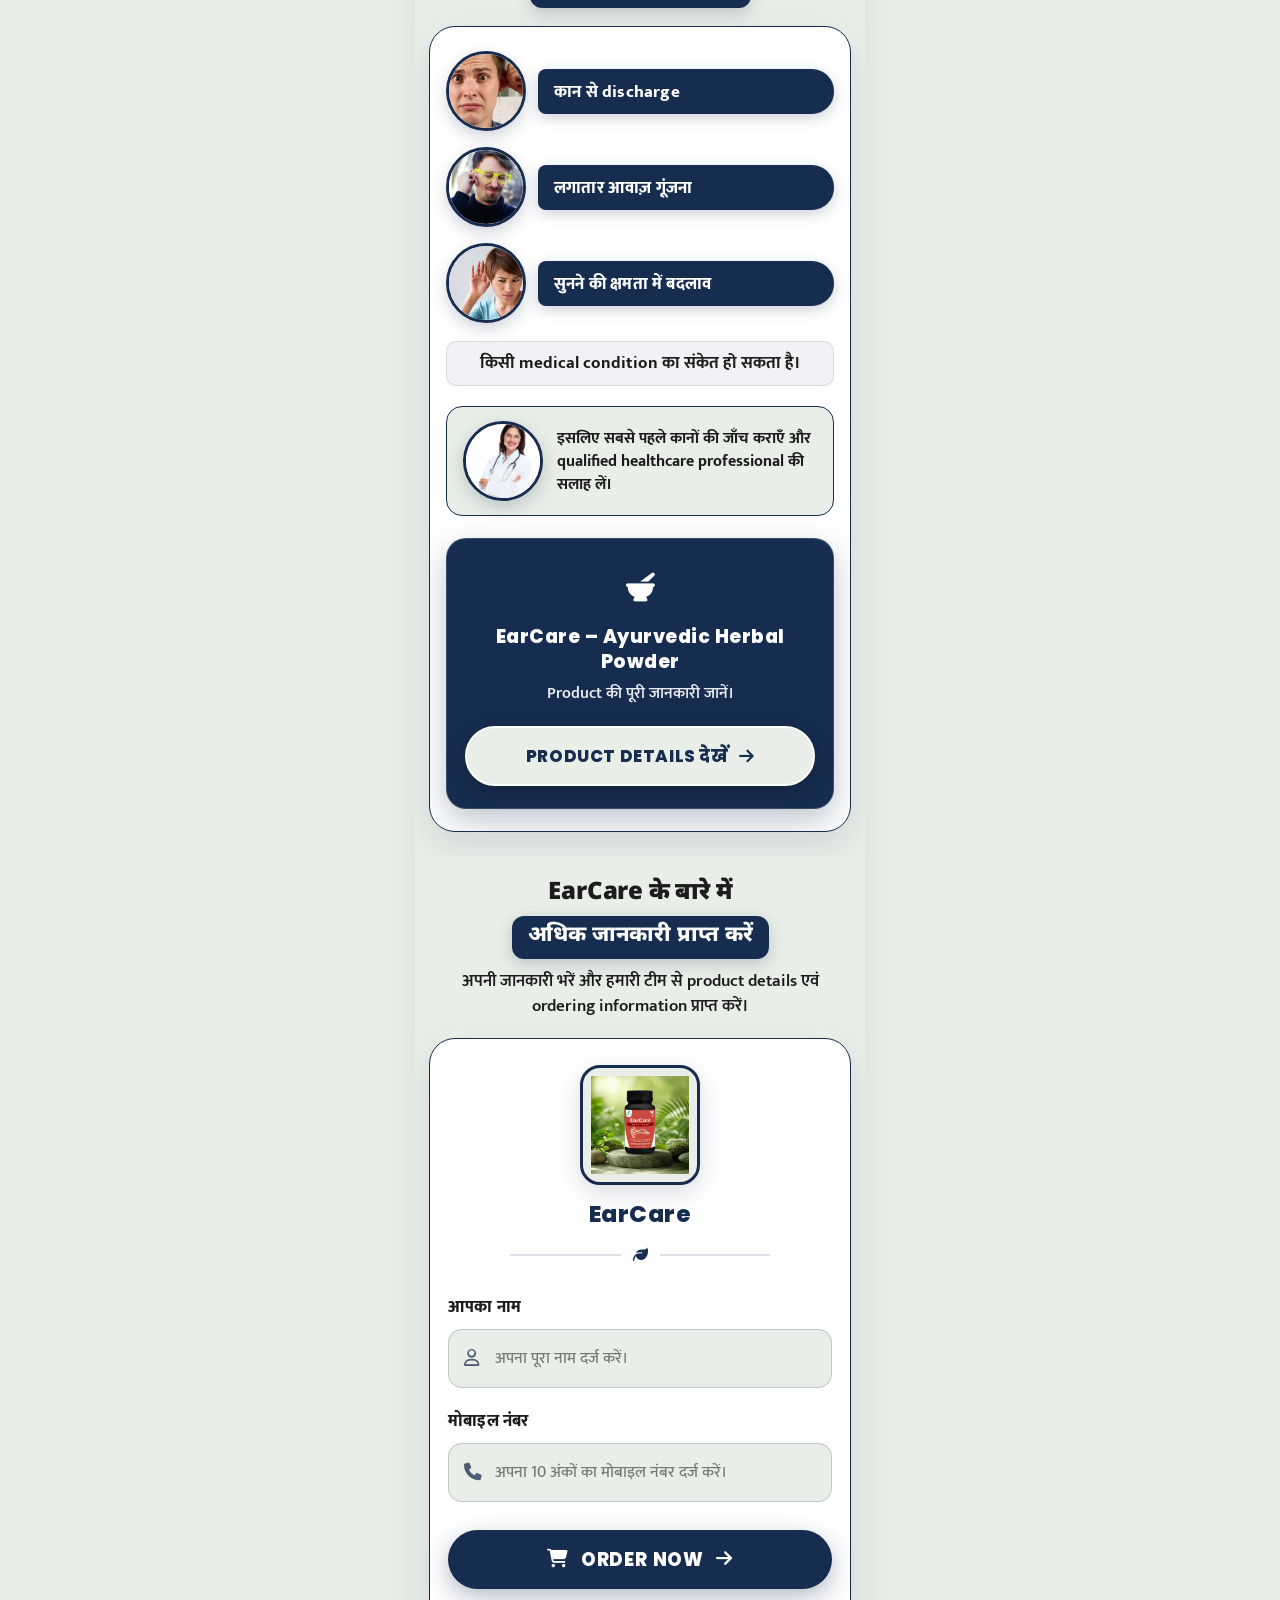
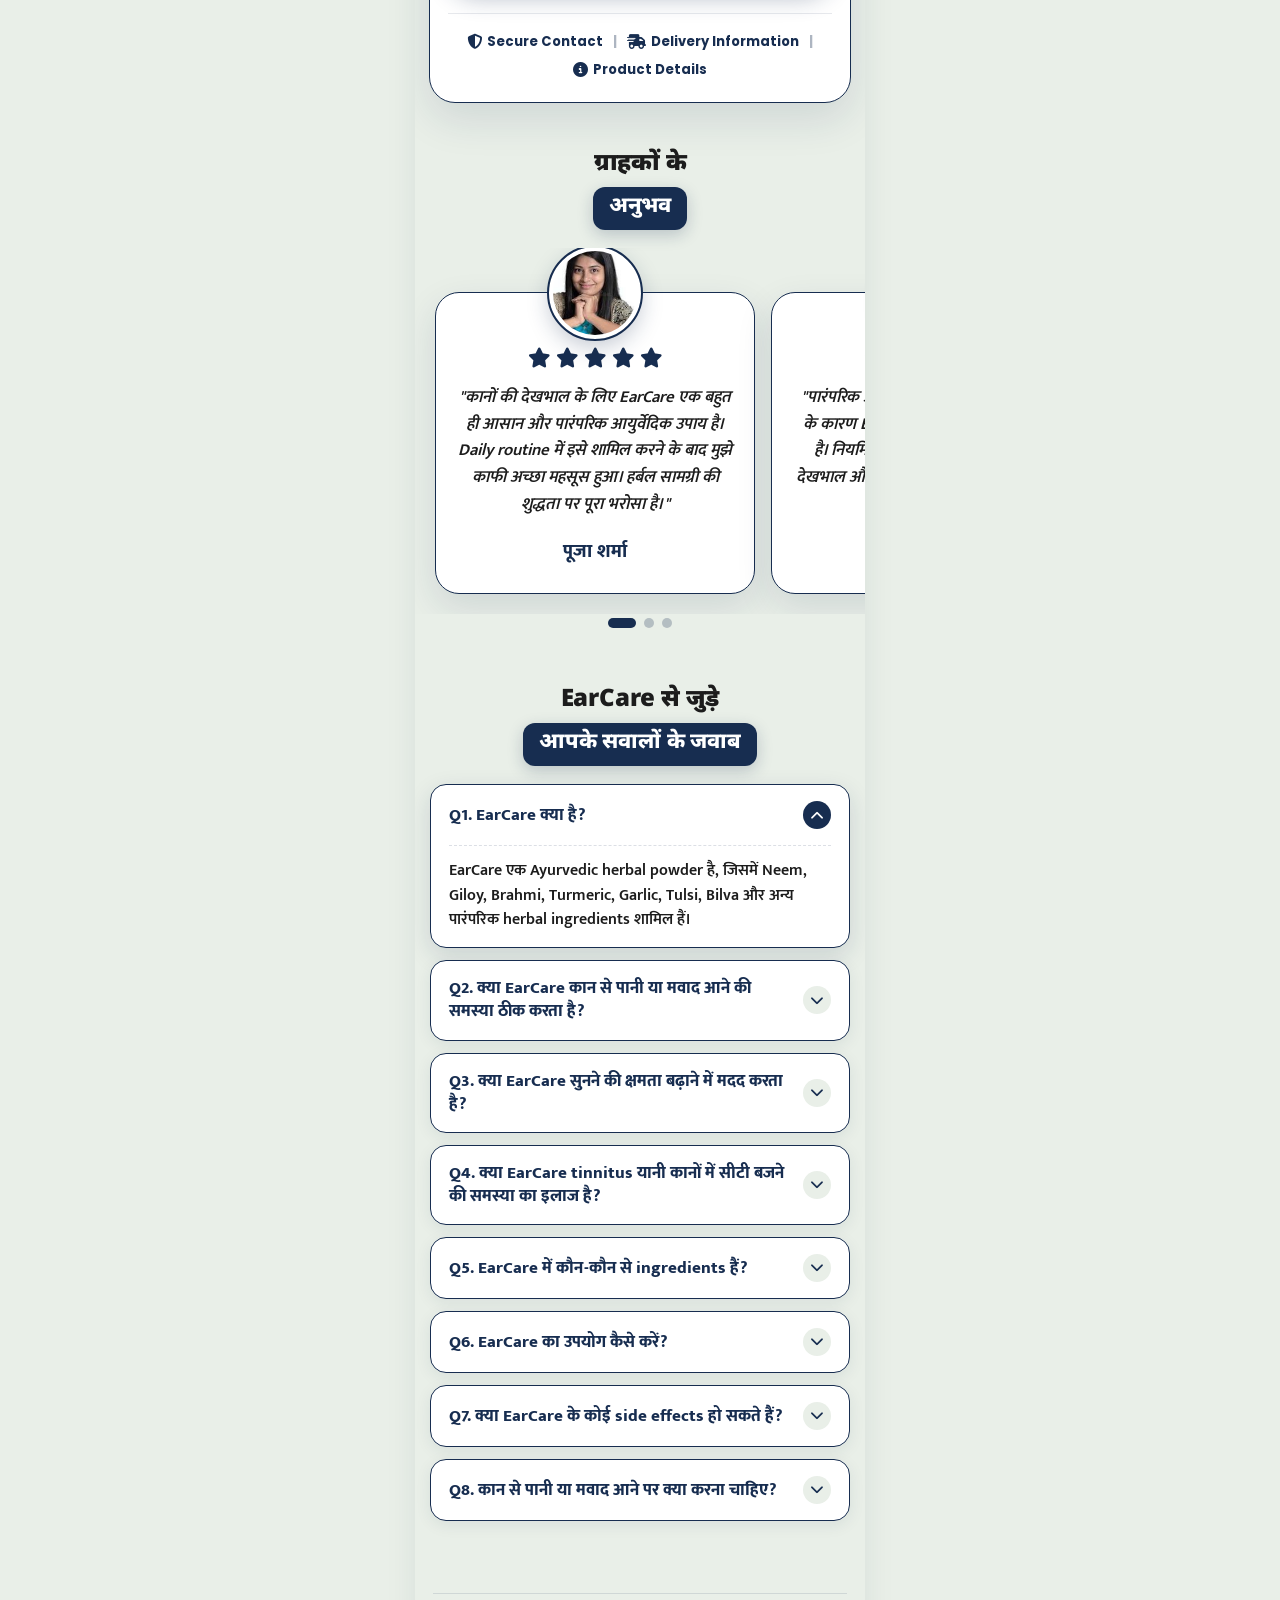
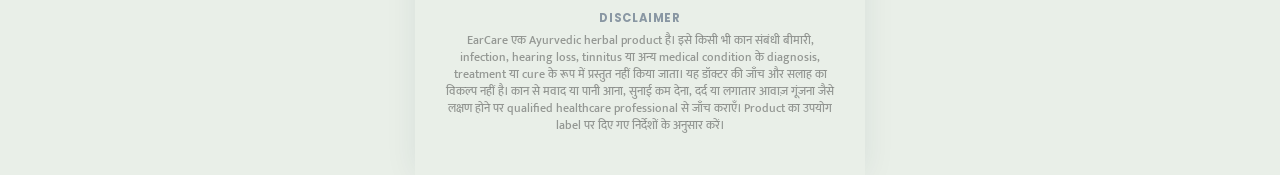
==== commit 952211b4: "Update hero banner with new image" ====
--- a/index.html
+++ b/index.html
@@ -18,7 +18,7 @@
     
     <!-- Page 1: Hero Banner Section -->
     <section class="banner-section" id="hero-banner">
-      <img src="banner.png?v=2" alt="कान से बार-बार पानी या मवाद निकलना - EarCare" class="banner-img">
+      <img src="banner.jpg?v=3" alt="कान से बार-बार पानी या मवाद निकलना - EarCare" class="banner-img">
     </section>
 
     <!-- Page 2: Problems Section (Polaroid Card Style) -->
